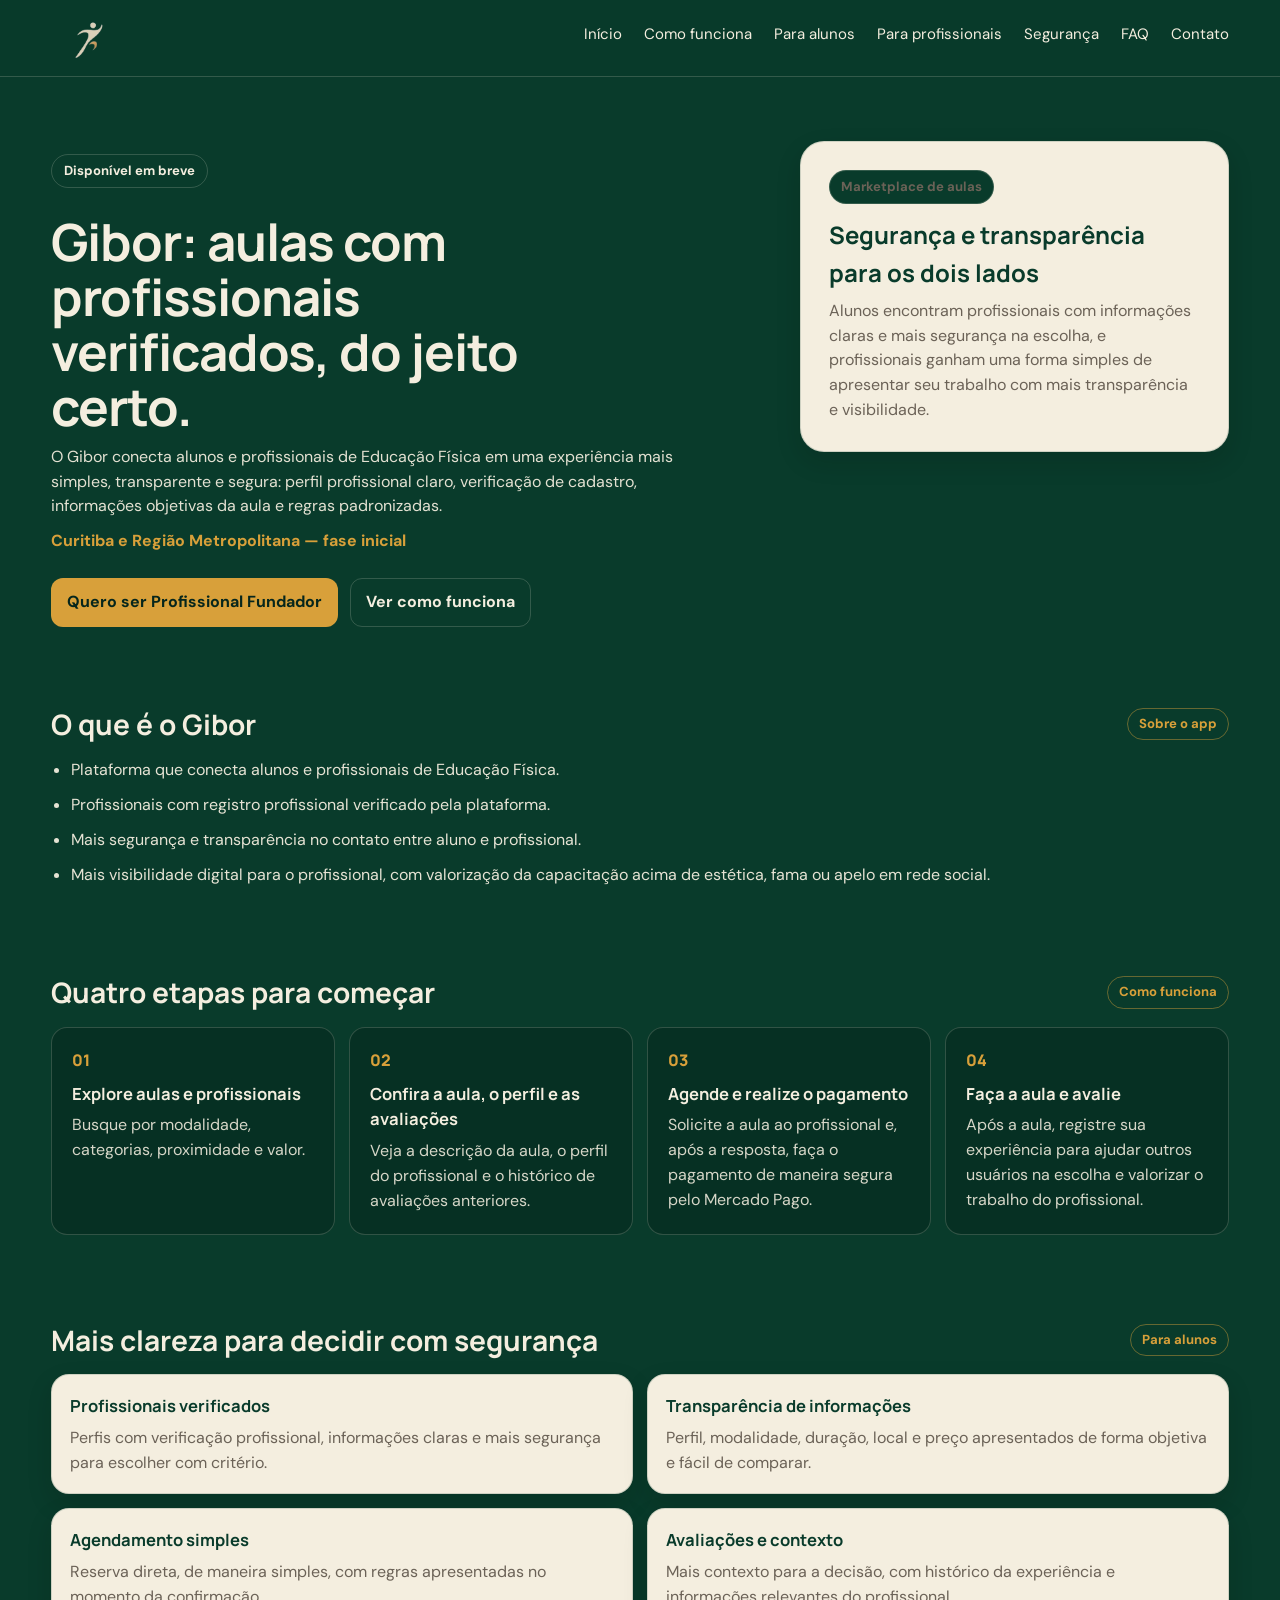
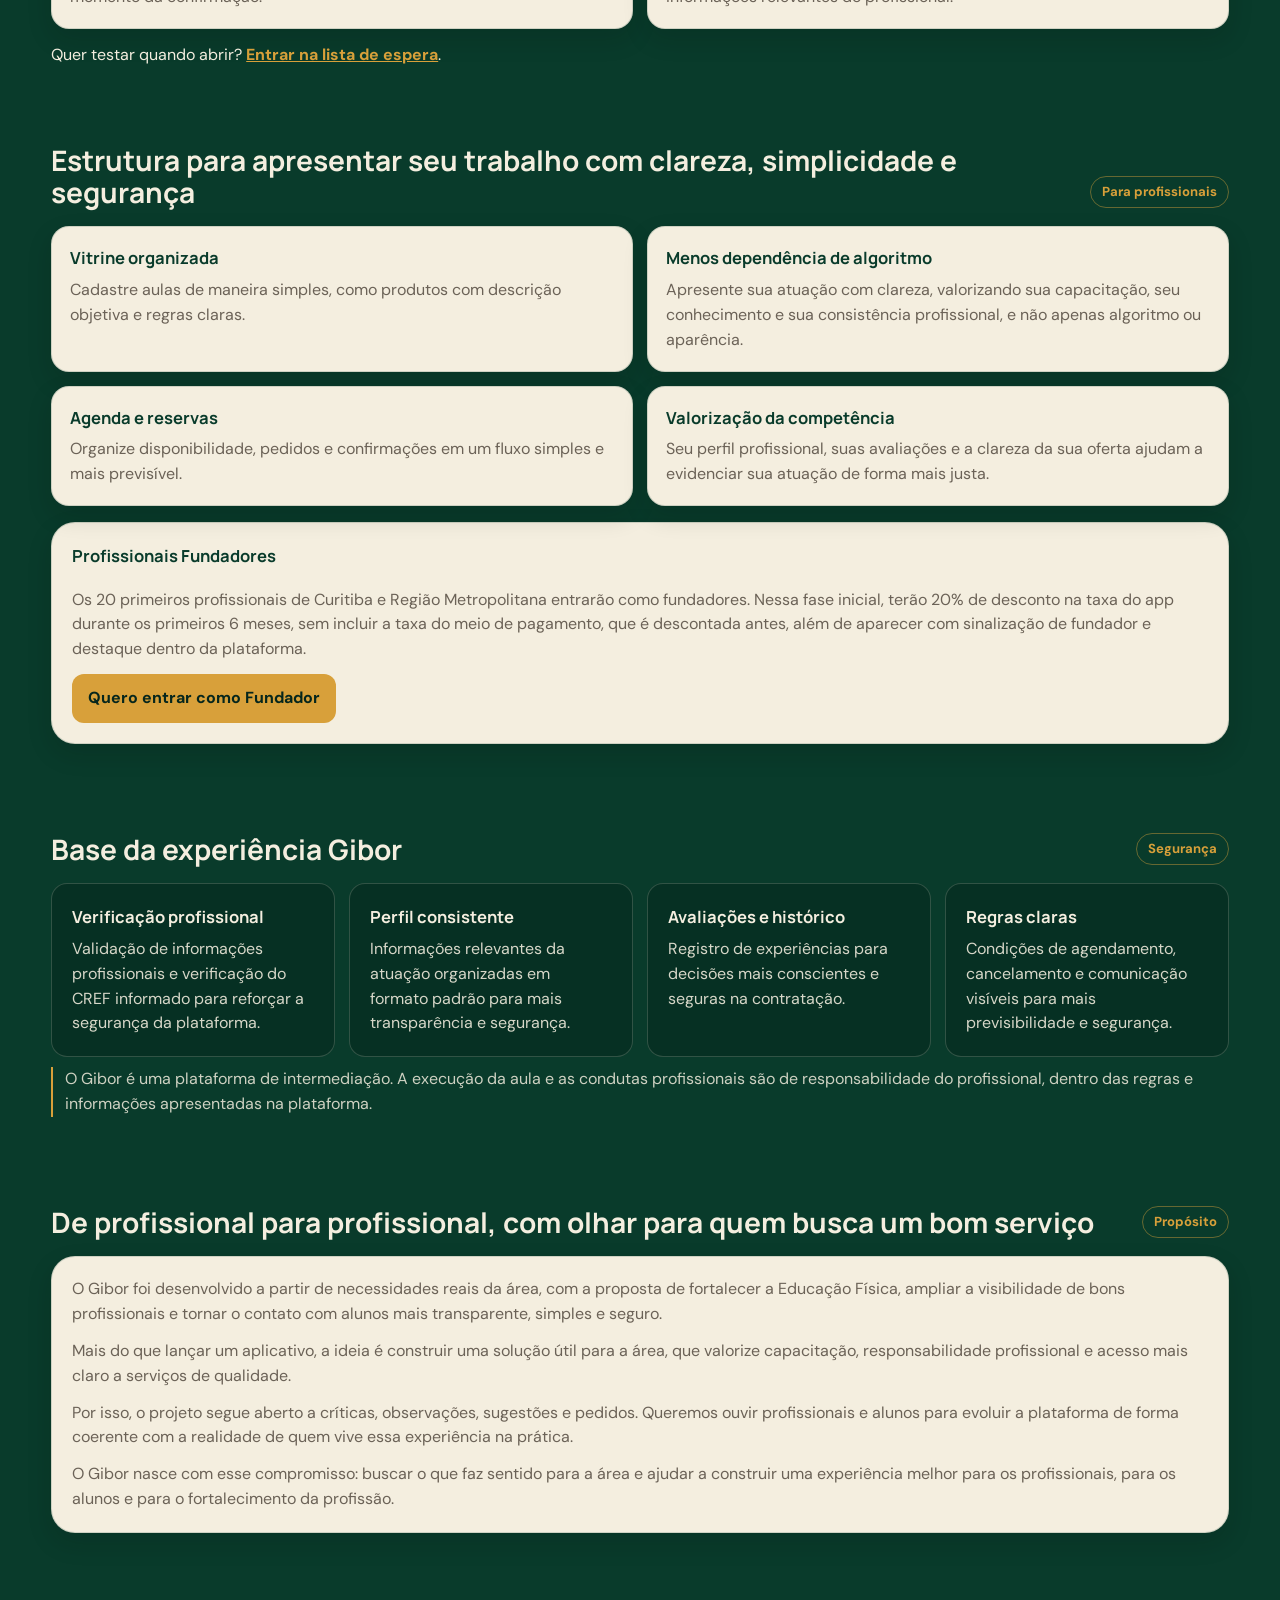
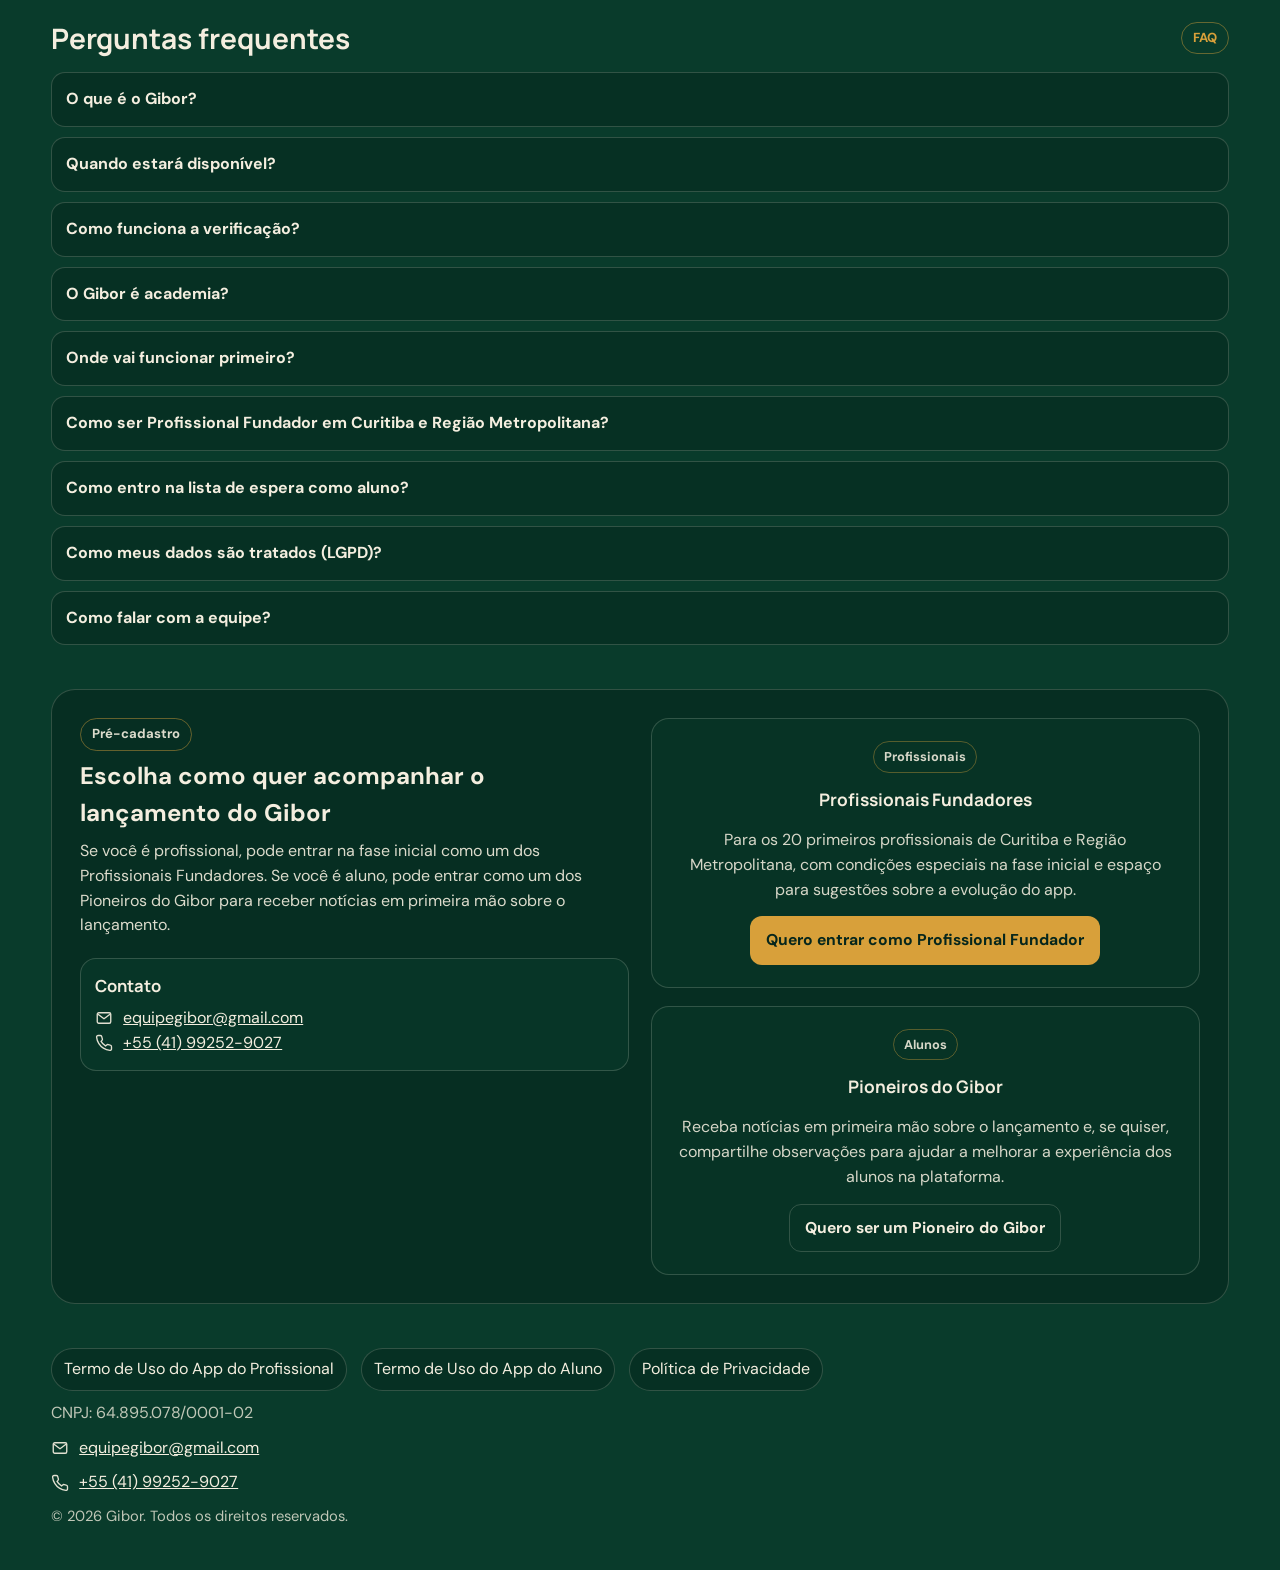
==== index.html @ 2490e0c3 "site" ====
﻿<!DOCTYPE html>
<html lang="pt-BR">
<head>
  <meta charset="UTF-8">
  <meta name="viewport" content="width=device-width, initial-scale=1.0">
  <title>Gibor | Plataforma de aulas com profissionais verificados</title>
  <meta name="description" content="O Gibor conecta alunos e profissionais de Educação Física com verificação profissional, transparência nas informações e mais segurança na contratação.">
  <link rel="preconnect" href="https://fonts.googleapis.com">
  <link rel="preconnect" href="https://fonts.gstatic.com" crossorigin>
  <link href="https://fonts.googleapis.com/css2?family=Manrope:wght@600;700;800&family=DM+Sans:wght@400;500;700&display=swap" rel="stylesheet">
  <link rel="stylesheet" href="styles.css">
</head>
<body>
  <header class="header-wrap">
    <div class="container header" id="inicio">
      <a class="logo" href="#inicio" aria-label="Voltar ao topo">
        <img id="logo-img" class="logo-image" src="assets/logo-gibor.png" alt="Gibor" decoding="async">
        <span id="logo-text" class="logo-text" hidden>GIBOR</span>
      </a>

      <nav id="menu-mobile" class="menu" aria-label="Menu principal">
        <a href="#inicio">Início</a>
        <a href="#como-funciona">Como funciona</a>
        <a href="#para-alunos">Para alunos</a>
        <a href="#para-profissionais">Para profissionais</a>
        <a href="#seguranca">Segurança</a>
        <a href="#faq">FAQ</a>
        <a href="#contato">Contato</a>
      </nav>

      <button class="menu-btn" aria-expanded="false" aria-controls="menu-mobile" aria-label="Abrir menu">Menu</button>
    </div>
  </header>

  <main>
    <section class="container hero reveal">
      <div>
        <p class="kicker">Disponível em breve</p>
        <h1>Gibor: aulas com profissionais verificados, do jeito certo.</h1>
        <p class="hero-text">
          O Gibor conecta alunos e profissionais de Educação Física em uma experiência mais simples, transparente e segura:
          perfil profissional claro, verificação de cadastro, informações objetivas da aula e regras padronizadas.
        </p>
        <p class="hero-note">Curitiba e Região Metropolitana — fase inicial</p>
        <div class="hero-actions">
          <a class="btn btn--primary" href="https://docs.google.com/forms/d/e/1FAIpQLScJhlrmAmpPIRPGaT13dpZDOsDDgg8w0NzU_Kj-qR8VKyI9vw/viewform?usp=publish-editor" target="_blank" rel="noopener noreferrer">Quero ser Profissional Fundador</a>
          <a class="btn btn--ghost" href="#como-funciona">Ver como funciona</a>
        </div>
      </div>

      <aside class="hero-card" aria-label="Resumo do Gibor">
        <p class="badge badge--hero">Marketplace de aulas</p>
        <h2>Segurança e transparência para os dois lados</h2>
        <p>Alunos encontram profissionais com informações claras e mais segurança na escolha, e profissionais ganham uma forma simples de apresentar seu trabalho com mais transparência e visibilidade.</p>
      </aside>
    </section>

    <section class="container section reveal" aria-labelledby="o-que-e-title">
      <div class="section-head">
        <h2 id="o-que-e-title">O que é o Gibor</h2>
        <p class="tag">Sobre o app</p>
      </div>
      <ul class="bullet-list">
        <li>Plataforma que conecta alunos e profissionais de Educação Física.</li>
        <li>Profissionais com registro profissional verificado pela plataforma.</li>
        <li>Mais segurança e transparência no contato entre aluno e profissional.</li>
        <li>Mais visibilidade digital para o profissional, com valorização da capacitação acima de estética, fama ou apelo em rede social.</li>
      </ul>
    </section>

    <section id="como-funciona" class="container section reveal" aria-labelledby="como-funciona-title">
      <div class="section-head">
        <h2 id="como-funciona-title">Quatro etapas para começar</h2>
        <p class="tag">Como funciona</p>
      </div>
      <div class="steps-grid">
        <article class="step-card">
          <span>01</span>
          <h3>Explore aulas e profissionais</h3>
          <p>Busque por modalidade, categorias, proximidade e valor.</p>
        </article>
        <article class="step-card">
          <span>02</span>
          <h3>Confira a aula, o perfil e as avaliações</h3>
          <p>Veja a descrição da aula, o perfil do profissional e o histórico de avaliações anteriores.</p>
        </article>
        <article class="step-card">
          <span>03</span>
          <h3>Agende e realize o pagamento</h3>
          <p>Solicite a aula ao profissional e, após a resposta, faça o pagamento de maneira segura pelo Mercado Pago.</p>
        </article>
        <article class="step-card">
          <span>04</span>
          <h3>Faça a aula e avalie</h3>
          <p>Após a aula, registre sua experiência para ajudar outros usuários na escolha e valorizar o trabalho do profissional.</p>
        </article>
      </div>
    </section>

    <section id="para-alunos" class="container section reveal" aria-labelledby="alunos-title">
      <div class="section-head">
        <h2 id="alunos-title">Mais clareza para decidir com segurança</h2>
        <p class="tag">Para alunos</p>
      </div>
      <div class="cards-grid cards-grid--alunos">
        <article class="info-card">
          <h3>Profissionais verificados</h3>
          <p>Perfis com verificação profissional, informações claras e mais segurança para escolher com critério.</p>
        </article>
        <article class="info-card">
          <h3>Transparência de informações</h3>
          <p>Perfil, modalidade, duração, local e preço apresentados de forma objetiva e fácil de comparar.</p>
        </article>
        <article class="info-card">
          <h3>Agendamento simples</h3>
          <p>Reserva direta, de maneira simples, com regras apresentadas no momento da confirmação.</p>
        </article>
        <article class="info-card">
          <h3>Avaliações e contexto</h3>
          <p>Mais contexto para a decisão, com histórico da experiência e informações relevantes do profissional.</p>
        </article>
      </div>
      <p class="micro-cta">Quer testar quando abrir? <a href="#contato">Entrar na lista de espera</a>.</p>
    </section>

    <section id="para-profissionais" class="container section reveal" aria-labelledby="profissionais-title">
      <div class="section-head">
        <h2 id="profissionais-title">Estrutura para apresentar seu trabalho com clareza, simplicidade e segurança</h2>
        <p class="tag">Para profissionais</p>
      </div>
      <div class="cards-grid cards-grid--pro">
        <article class="info-card">
          <h3>Vitrine organizada</h3>
          <p>Cadastre aulas de maneira simples, como produtos com descrição objetiva e regras claras.</p>
        </article>
        <article class="info-card">
          <h3>Menos dependência de algoritmo</h3>
          <p>Apresente sua atuação com clareza, valorizando sua capacitação, seu conhecimento e sua consistência profissional, e não apenas algoritmo ou aparência.</p>
        </article>
        <article class="info-card">
          <h3>Agenda e reservas</h3>
          <p>Organize disponibilidade, pedidos e confirmações em um fluxo simples e mais previsível.</p>
        </article>
        <article class="info-card">
          <h3>Valorização da competência</h3>
          <p>Seu perfil profissional, suas avaliações e a clareza da sua oferta ajudam a evidenciar sua atuação de forma mais justa.</p>
        </article>
      </div>
      <article class="founder-card">
        <h3>Profissionais Fundadores</h3>
        <p>Os 20 primeiros profissionais de Curitiba e Região Metropolitana entrarão como fundadores. Nessa fase inicial, terão 20% de desconto na taxa do app durante os primeiros 6 meses, sem incluir a taxa do meio de pagamento, que é descontada antes, além de aparecer com sinalização de fundador e destaque dentro da plataforma.</p>
        <a class="btn btn--primary" href="https://docs.google.com/forms/d/e/1FAIpQLScJhlrmAmpPIRPGaT13dpZDOsDDgg8w0NzU_Kj-qR8VKyI9vw/viewform?usp=publish-editor" target="_blank" rel="noopener noreferrer">Quero entrar como Fundador</a>
      </article>
    </section>

    <section id="seguranca" class="container section reveal" aria-labelledby="seguranca-title">
      <div class="section-head">
        <h2 id="seguranca-title">Base da experiência Gibor</h2>
        <p class="tag">Segurança</p>
      </div>
      <div class="trust-grid">
        <article class="trust-item">
          <h3>Verificação profissional</h3>
          <p>Validação de informações profissionais e verificação do CREF informado para reforçar a segurança da plataforma.</p>
        </article>
        <article class="trust-item">
          <h3>Perfil consistente</h3>
          <p>Informações relevantes da atuação organizadas em formato padrão para mais transparência e segurança.</p>
        </article>
        <article class="trust-item">
          <h3>Avaliações e histórico</h3>
          <p>Registro de experiências para decisões mais conscientes e seguras na contratação.</p>
        </article>
        <article class="trust-item">
          <h3>Regras claras</h3>
          <p>Condições de agendamento, cancelamento e comunicação visíveis para mais previsibilidade e segurança.</p>
        </article>
      </div>
      <p class="legal-note">O Gibor é uma plataforma de intermediação. A execução da aula e as condutas profissionais são de responsabilidade do profissional, dentro das regras e informações apresentadas na plataforma.</p>
    </section>

    <section class="container section reveal" aria-labelledby="proposito-title">
      <div class="section-head">
        <h2 id="proposito-title">De profissional para profissional, com olhar para quem busca um bom serviço</h2>
        <p class="tag">Propósito</p>
      </div>
      <article class="founder-card">
        <p>O Gibor foi desenvolvido a partir de necessidades reais da área, com a proposta de fortalecer a Educação Física, ampliar a visibilidade de bons profissionais e tornar o contato com alunos mais transparente, simples e seguro.</p>
        <p>Mais do que lançar um aplicativo, a ideia é construir uma solução útil para a área, que valorize capacitação, responsabilidade profissional e acesso mais claro a serviços de qualidade.</p>
        <p>Por isso, o projeto segue aberto a críticas, observações, sugestões e pedidos. Queremos ouvir profissionais e alunos para evoluir a plataforma de forma coerente com a realidade de quem vive essa experiência na prática.</p>
        <p>O Gibor nasce com esse compromisso: buscar o que faz sentido para a área e ajudar a construir uma experiência melhor para os profissionais, para os alunos e para o fortalecimento da profissão.</p>
      </article>
    </section>

    <section id="faq" class="container section reveal" aria-labelledby="faq-title">
      <div class="section-head">
        <h2 id="faq-title">Perguntas frequentes</h2>
        <p class="tag">FAQ</p>
      </div>
      <div class="faq-list">
        <details>
          <summary>O que é o Gibor?</summary>
          <p>O Gibor é uma plataforma marketplace que conecta alunos a profissionais de Educação Física com foco em transparência e segurança.</p>
        </details>
        <details>
          <summary>Quando estará disponível?</summary>
          <p>O lançamento está em preparação e a fase inicial será em Curitiba e Região Metropolitana. Cadastre-se na lista de espera para receber novidades.</p>
        </details>
        <details>
          <summary>Como funciona a verificação?</summary>
          <p>Profissionais passam por validação de dados cadastrais e documentos relevantes para atuação na plataforma, com verificação do CREF informado antes da liberação do acesso profissional.</p>
        </details>
        <details>
          <summary>O Gibor é academia?</summary>
          <p>Não. O Gibor é uma plataforma de conexão entre alunos e profissionais.</p>
        </details>
        <details>
          <summary>Onde vai funcionar primeiro?</summary>
          <p>A primeira fase está prevista para Curitiba e Região Metropolitana.</p>
        </details>
        <details>
          <summary>Como ser Profissional Fundador em Curitiba e Região Metropolitana?</summary>
          <p>Preencha o formulário na seção de contato selecionando o perfil "Profissional" e informe seu interesse na mensagem.</p>
        </details>
        <details>
          <summary>Como entro na lista de espera como aluno?</summary>
          <p>Preencha nome, email, perfil "Aluno" e cidade no formulário. Você será avisado sobre a abertura.</p>
        </details>
        <details>
          <summary>Como meus dados são tratados (LGPD)?</summary>
          <p>Os dados são usados para contato e gestão da lista de espera, conforme descrito na Política de Privacidade.</p>
        </details>
        <details>
          <summary>Como falar com a equipe?</summary>
          <p>Você pode entrar em contato pelo email <a href="mailto:equipegibor@gmail.com">equipegibor@gmail.com</a> ou pelo suporte ao usuário no <a href="tel:+5541992529027">+55 (41) 99252-9027</a>.</p>
        </details>
      </div>
    </section>

    <section id="contato" class="container cta reveal" aria-labelledby="contato-title">
      <div>
        <p class="tag">Pré-cadastro</p>
        <h2 id="contato-title">Escolha como quer acompanhar o lançamento do Gibor</h2>
        <p>Se você é profissional, pode entrar na fase inicial como um dos Profissionais Fundadores. Se você é aluno, pode entrar como um dos Pioneiros do Gibor para receber notícias em primeira mão sobre o lançamento.</p>

        <div class="contact-box">
          <h3>Contato</h3>
          <p class="contact-line"><span class="contact-icon contact-icon--email" aria-hidden="true"></span><a href="mailto:equipegibor@gmail.com">equipegibor@gmail.com</a></p>
          <p class="contact-line"><span class="contact-icon contact-icon--phone" aria-hidden="true"></span><a href="tel:+5541992529027">+55 (41) 99252-9027</a></p>
        </div>
      </div>

      <div class="contact-actions" aria-label="Opções de pré-cadastro">
        <article class="entry-card">
          <p class="entry-tag">Profissionais</p>
          <h3>Profissionais Fundadores</h3>
          <p>Para os 20 primeiros profissionais de Curitiba e Região Metropolitana, com condições especiais na fase inicial e espaço para sugestões sobre a evolução do app.</p>
          <a class="btn btn--primary btn--wide" href="https://docs.google.com/forms/d/e/1FAIpQLScJhlrmAmpPIRPGaT13dpZDOsDDgg8w0NzU_Kj-qR8VKyI9vw/viewform?usp=publish-editor" target="_blank" rel="noopener noreferrer">Quero entrar como Profissional Fundador</a>
        </article>

        <article class="entry-card">
          <p class="entry-tag">Alunos</p>
          <h3>Pioneiros do Gibor</h3>
          <p>Receba notícias em primeira mão sobre o lançamento e, se quiser, compartilhe observações para ajudar a melhorar a experiência dos alunos na plataforma.</p>
          <a class="btn btn--ghost btn--wide" href="https://docs.google.com/forms/d/e/1FAIpQLScdmKMGvmPZNfXqRqD1uWJD-iesc49xQ7O-gifWohSDbA9gDw/viewform?usp=header" target="_blank" rel="noopener noreferrer">Quero ser um Pioneiro do Gibor</a>
        </article>
      </div>
    </section>
  </main>

  <footer class="container footer">
    <div class="footer-links">
      <a href="terms-profissional.html">Termo de Uso do App do Profissional</a>
      <a href="terms-aluno.html">Termo de Uso do App do Aluno</a>
      <a href="privacy.html">Política de Privacidade</a>
    </div>
    <p>CNPJ: 64.895.078/0001-02</p>
    <p class="contact-line"><span class="contact-icon contact-icon--email" aria-hidden="true"></span><a href="mailto:equipegibor@gmail.com">equipegibor@gmail.com</a></p>
    <p class="contact-line"><span class="contact-icon contact-icon--phone" aria-hidden="true"></span><a href="tel:+5541992529027">+55 (41) 99252-9027</a></p>
    <p class="copyright">© 2026 Gibor. Todos os direitos reservados.</p>
  </footer>

  <div id="toast" class="toast" aria-live="polite" aria-atomic="true"></div>

  <script src="script.js"></script>
</body>
</html>
---- styles.css ----
﻿:root {
  --green-900: #093b2b;
  --green-950: #06261c;
  --offwhite: #f4eedf;
  --gold-500: #d8a03a;
  --warm-600: #6b6257;
  --line-dark: rgba(244, 238, 223, 0.18);
  --line-light: rgba(9, 59, 43, 0.16);
  --card-shadow: 0 10px 24px rgba(4, 21, 15, 0.16);
  --radius-lg: 24px;
  --radius-md: 18px;
  --radius-sm: 16px;
}

* {
  box-sizing: border-box;
}

html,
body {
  margin: 0;
  padding: 0;
}

html {
  scroll-behavior: smooth;
}

body {
  font-family: "DM Sans", "Segoe UI", sans-serif;
  line-height: 1.55;
  color: var(--offwhite);
  background: var(--green-900);
}

.container {
  width: min(1180px, 92%);
  margin: 0 auto;
}

.header-wrap {
  position: sticky;
  top: 0;
  z-index: 30;
  border-bottom: 1px solid var(--line-dark);
  backdrop-filter: blur(6px);
  background: rgba(9, 59, 43, 0.93);
}

.header {
  min-height: 76px;
  display: flex;
  align-items: center;
  justify-content: space-between;
  gap: 16px;
}

.logo {
  text-decoration: none;
  color: var(--offwhite);
  display: inline-flex;
  align-items: center;
}

.logo-image {
  height: 46px;
  width: auto;
  display: block;
}

.logo-text {
  font-family: "Manrope", sans-serif;
  font-weight: 800;
  letter-spacing: 0.12em;
}

.menu {
  display: flex;
  align-items: center;
  gap: 22px;
}

.menu a {
  color: var(--offwhite);
  text-decoration: none;
  border-bottom: 2px solid transparent;
  padding-bottom: 4px;
  font-size: 0.94rem;
}

.menu a:hover,
.menu a:focus-visible {
  border-bottom-color: var(--gold-500);
  outline: none;
}

.menu-btn {
  display: none;
  border: 1px solid var(--line-dark);
  background: transparent;
  color: var(--offwhite);
  border-radius: 12px;
  padding: 8px 12px;
  font-family: inherit;
  font-weight: 700;
  cursor: pointer;
}

.hero {
  padding: 64px 0 30px;
  display: grid;
  grid-template-columns: 1.2fr 0.8fr;
  gap: 28px;
  align-items: start;
}

.hero h1 {
  margin: 12px 0 10px;
  font-family: "Manrope", sans-serif;
  font-size: clamp(2rem, 4vw, 3.5rem);
  line-height: 1.08;
  letter-spacing: -0.02em;
  max-width: 16ch;
}

.hero-text {
  margin: 0;
  max-width: 60ch;
  color: rgba(244, 238, 223, 0.93);
}

.hero-note {
  margin: 10px 0 0;
  color: var(--gold-500);
  font-weight: 700;
}

.hero-actions {
  display: flex;
  gap: 12px;
  flex-wrap: wrap;
  margin-top: 24px;
}

.kicker,
.tag,
.badge {
  display: inline-flex;
  align-items: center;
  border-radius: 999px;
  font-size: 0.82rem;
  font-weight: 700;
}

.kicker {
  border: 1px solid var(--line-dark);
  padding: 6px 12px;
}

.tag {
  color: var(--gold-500);
  border: 1px solid rgba(216, 160, 58, 0.45);
  padding: 5px 11px;
  margin-bottom: 6px;
}

.badge {
  background: var(--green-900);
  color: var(--offwhite);
  border: 1px solid var(--line-dark);
  padding: 6px 11px;
}

.badge--hero {
  color: var(--offwhite);
}

.hero-card,
.info-card,
.founder-card,
.legal-card {
  background: var(--offwhite);
  color: var(--green-900);
  border: 1px solid var(--line-light);
  border-radius: var(--radius-lg);
  box-shadow: var(--card-shadow);
}

.hero-card {
  padding: 24px;
}

.hero-card h2 {
  margin: 12px 0 8px;
  font-family: "Manrope", sans-serif;
}

.hero-card p {
  margin: 0;
  color: var(--warm-600);
}

.section {
  padding: 38px 0;
}

.section h2 {
  margin: 0;
  font-family: "Manrope", sans-serif;
  font-size: clamp(1.45rem, 2.2vw, 2rem);
  line-height: 1.15;
}

.section-head {
  display: flex;
  justify-content: space-between;
  align-items: flex-end;
  gap: 16px;
  margin-bottom: 14px;
}

.section-head .tag {
  margin-bottom: 0;
  flex-shrink: 0;
}

.bullet-list {
  margin: 12px 0 0;
  padding-left: 20px;
  display: grid;
  gap: 10px;
}

.bullet-list li {
  color: rgba(244, 238, 223, 0.94);
}

.steps-grid,
.trust-grid {
  display: grid;
  grid-template-columns: repeat(4, 1fr);
  gap: 14px;
}

.step-card,
.trust-item {
  border: 1px solid var(--line-dark);
  border-radius: var(--radius-sm);
  padding: 17px;
  background: rgba(6, 38, 28, 0.48);
}

.step-card span {
  display: inline-block;
  color: var(--gold-500);
  font-family: "Manrope", sans-serif;
  font-weight: 800;
  margin-bottom: 8px;
}

.step-card h3,
.info-card h3,
.trust-item h3,
.founder-card h3,
.contact-box h3 {
  margin: 0 0 7px;
  font-family: "Manrope", sans-serif;
  font-size: 1.04rem;
}

.step-card p,
.trust-item p {
  margin: 0;
  color: rgba(244, 238, 223, 0.88);
}

.cards-grid {
  display: grid;
  gap: 14px;
}

.cards-grid--alunos {
  grid-template-columns: repeat(2, minmax(0, 1fr));
}

.cards-grid--pro {
  grid-template-columns: repeat(2, minmax(0, 1fr));
}

.info-card {
  border-radius: var(--radius-md);
  padding: 18px;
}

.info-card p,
.founder-card p,
.legal-card p,
.legal-card li {
  margin: 0;
  color: var(--warm-600);
}

.micro-cta {
  margin: 14px 0 0;
}

.micro-cta a {
  color: var(--gold-500);
  font-weight: 700;
}

.founder-card {
  margin-top: 16px;
  padding: 20px;
  display: grid;
  gap: 12px;
}

.trust-grid {
  margin-bottom: 10px;
}

.legal-note {
  margin: 0;
  color: rgba(244, 238, 223, 0.84);
  border-left: 2px solid var(--gold-500);
  padding-left: 12px;
}

.faq-list {
  display: grid;
  gap: 10px;
}

.faq-list details {
  border: 1px solid var(--line-dark);
  border-radius: 14px;
  background: rgba(6, 38, 28, 0.48);
  overflow: hidden;
}

.faq-list summary {
  cursor: pointer;
  list-style: none;
  font-weight: 700;
  padding: 14px;
}

.faq-list summary::-webkit-details-marker {
  display: none;
}

.faq-list p {
  margin: 0;
  padding: 0 14px 14px;
  color: rgba(244, 238, 223, 0.9);
}

.faq-list a {
  color: var(--gold-500);
}

.cta {
  margin-top: 6px;
  margin-bottom: 28px;
  padding: 28px;
  border-radius: var(--radius-lg);
  border: 1px solid var(--line-dark);
  background: rgba(6, 38, 28, 0.58);
  display: grid;
  grid-template-columns: 1fr 1fr;
  gap: 22px;
}

.cta h2 {
  margin: 6px 0 8px;
}

.cta p {
  margin: 0;
  color: rgba(244, 238, 223, 0.9);
}

.contact-box {
  margin-top: 20px;
  padding: 14px;
  border-radius: var(--radius-sm);
  border: 1px solid var(--line-dark);
  background: rgba(9, 59, 43, 0.56);
}

.contact-box p {
  margin: 0;
}

.contact-line {
  display: flex;
  align-items: center;
  gap: 10px;
}

.contact-icon {
  width: 18px;
  height: 18px;
  display: inline-block;
  flex: 0 0 18px;
  background-position: center;
  background-repeat: no-repeat;
  background-size: 18px 18px;
  opacity: 0.92;
}

.contact-icon--email {
  background-image: url("data:image/svg+xml,%3Csvg xmlns='http://www.w3.org/2000/svg' viewBox='0 0 24 24' fill='none' stroke='%23f4eedf' stroke-width='1.8' stroke-linecap='round' stroke-linejoin='round'%3E%3Crect x='3' y='5' width='18' height='14' rx='2'/%3E%3Cpath d='m4 7 8 6 8-6'/%3E%3C/svg%3E");
}

.contact-icon--phone {
  background-image: url("data:image/svg+xml,%3Csvg xmlns='http://www.w3.org/2000/svg' viewBox='0 0 24 24' fill='none' stroke='%23f4eedf' stroke-width='1.8' stroke-linecap='round' stroke-linejoin='round'%3E%3Cpath d='M22 16.92v3a2 2 0 0 1-2.18 2 19.8 19.8 0 0 1-8.63-3.07 19.5 19.5 0 0 1-6-6A19.8 19.8 0 0 1 2.12 4.18 2 2 0 0 1 4.11 2h3a2 2 0 0 1 2 1.72c.12.9.35 1.78.68 2.62a2 2 0 0 1-.45 2.11L8.07 9.93a16 16 0 0 0 6 6l1.48-1.27a2 2 0 0 1 2.11-.45c.84.33 1.72.56 2.62.68A2 2 0 0 1 22 16.92z'/%3E%3C/svg%3E");
}

.contact-box a,
.footer a {
  color: var(--offwhite);
}

.contact-form {
  display: grid;
  gap: 9px;
}

.contact-actions {
  display: grid;
  align-content: start;
  gap: 18px;
}

.entry-card {
  border: 1px solid var(--line-dark);
  border-radius: var(--radius-md);
  background: rgba(9, 59, 43, 0.46);
  padding: 22px;
  display: grid;
  gap: 14px;
  justify-items: center;
  text-align: center;
}

.entry-card h3 {
  margin: 0;
  font-family: "Manrope", sans-serif;
  font-size: 1.08rem;
}

.entry-card p {
  margin: 0;
  color: rgba(244, 238, 223, 0.88);
}

.entry-tag {
  display: inline-flex;
  width: fit-content;
  padding: 5px 10px;
  border-radius: 999px;
  border: 1px solid rgba(216, 160, 58, 0.38);
  color: var(--gold-500);
  font-size: 0.8rem;
  font-weight: 700;
}

.btn--wide {
  width: 100%;
  max-width: 360px;
  text-align: center;
  justify-content: center;
  padding: 14px 18px;
  font-size: 0.98rem;
}

.contact-form label {
  font-size: 0.9rem;
}

.contact-form input,
.contact-form select,
.contact-form textarea {
  width: 100%;
  border: 1px solid var(--line-dark);
  border-radius: 12px;
  padding: 10px 12px;
  color: var(--offwhite);
  background: rgba(244, 238, 223, 0.06);
  font-family: inherit;
}

.contact-form option {
  color: var(--green-950);
}

.consent-field {
  display: grid;
  grid-template-columns: auto 1fr;
  gap: 10px;
  align-items: start;
  margin-top: 6px;
  font-size: 0.92rem;
  color: rgba(244, 238, 223, 0.92);
}

.consent-field input {
  width: 18px;
  height: 18px;
  margin-top: 2px;
}

.consent-field a {
  color: var(--gold-500);
  font-weight: 700;
}

.form-legal-note {
  margin: 2px 0 0;
  font-size: 0.88rem;
  color: rgba(244, 238, 223, 0.76);
}

.contact-form input::placeholder,
.contact-form textarea::placeholder {
  color: rgba(244, 238, 223, 0.6);
}

.form-feedback {
  min-height: 1.4em;
  margin: 6px 0 0;
  font-weight: 700;
  color: var(--gold-500);
}

.btn {
  display: inline-block;
  width: fit-content;
  text-decoration: none;
  border-radius: 12px;
  border: 1px solid transparent;
  padding: 11px 15px;
  font-weight: 700;
  font-family: inherit;
  cursor: pointer;
  transition: transform 0.2s ease, border-color 0.2s ease, background-color 0.2s ease;
}

.btn:hover {
  transform: translateY(-1px);
}

.btn--primary {
  background: var(--gold-500);
  color: var(--green-950);
}

.btn--ghost {
  background: transparent;
  color: var(--offwhite);
  border-color: var(--line-dark);
}

.btn--ghost:hover {
  border-color: var(--gold-500);
}

.footer {
  padding: 16px 0 42px;
}

.footer-links {
  display: flex;
  flex-wrap: wrap;
  gap: 14px;
}

.footer-links a {
  text-decoration: none;
  display: inline-flex;
  align-items: center;
  padding: 8px 12px;
  border-radius: 999px;
  border: 1px solid var(--line-dark);
  background: rgba(6, 38, 28, 0.48);
  transition: border-color 0.2s ease, background-color 0.2s ease, transform 0.2s ease;
}

.footer-links a:hover,
.footer-links a:focus-visible {
  border-color: rgba(216, 160, 58, 0.65);
  background: rgba(216, 160, 58, 0.12);
  transform: translateY(-1px);
}

.footer p {
  margin: 10px 0 0;
  color: rgba(244, 238, 223, 0.78);
}

.copyright {
  color: rgba(244, 238, 223, 0.66);
  font-size: 0.92rem;
}

.reveal {
  opacity: 0;
  transform: translateY(14px);
}

.reveal.is-visible {
  opacity: 1;
  transform: translateY(0);
  transition: opacity 0.45s ease, transform 0.45s ease;
}

.toast {
  position: fixed;
  left: 50%;
  bottom: 20px;
  transform: translateX(-50%) translateY(8px);
  background: var(--offwhite);
  color: var(--green-950);
  border: 1px solid var(--line-light);
  border-radius: 12px;
  padding: 9px 14px;
  box-shadow: var(--card-shadow);
  opacity: 0;
  pointer-events: none;
  transition: opacity 0.2s ease, transform 0.2s ease;
}

.toast.is-visible {
  opacity: 1;
  transform: translateX(-50%) translateY(0);
}

input:focus-visible,
select:focus-visible,
textarea:focus-visible,
button:focus-visible,
a:focus-visible,
summary:focus-visible {
  outline: 2px solid var(--gold-500);
  outline-offset: 2px;
}

/* Legal pages */
.legal-page {
  min-height: 100vh;
  background: var(--green-900);
}

.legal-header {
  border-bottom: 1px solid var(--line-dark);
}

.legal-header .header {
  min-height: 72px;
}

.legal-back {
  color: var(--offwhite);
  text-decoration: none;
  border: 1px solid var(--line-dark);
  border-radius: 10px;
  padding: 8px 12px;
}

.legal-main {
  padding: 30px 0 40px;
}

.legal-card {
  padding: 22px;
}

.legal-card h1 {
  margin: 8px 0 6px;
  font-family: "Manrope", sans-serif;
  color: var(--green-900);
}

.legal-card h2 {
  margin: 18px 0 8px;
  font-family: "Manrope", sans-serif;
  color: var(--green-900);
  font-size: 1.1rem;
}

.legal-card p,
.legal-card li {
  margin: 0 0 8px;
}

.legal-card ul {
  margin: 0;
  padding-left: 20px;
}

.legal-card ol {
  margin: 0 0 10px;
  padding-left: 22px;
}

.legal-date {
  color: var(--warm-600);
  font-weight: 700;
}

@media (max-width: 1080px) {
  .steps-grid,
  .trust-grid {
    grid-template-columns: repeat(2, 1fr);
  }

  .cards-grid--alunos,
  .cards-grid--pro {
    grid-template-columns: repeat(2, 1fr);
  }
}

@media (min-width: 1200px) {
  .hero {
    grid-template-columns: 1.25fr 0.75fr;
    gap: 34px;
  }

  .hero-card {
    padding: 28px;
  }

  .section-head {
    margin-bottom: 18px;
  }

  .step-card,
  .trust-item {
    padding: 20px;
  }
}

@media (max-width: 900px) {
  .hero,
  .cta {
    grid-template-columns: 1fr;
  }
}

@media (max-width: 840px) {
  .logo-image {
    height: 40px;
  }

  .menu-btn {
    display: inline-block;
  }

  .menu {
    display: none;
    position: absolute;
    top: 72px;
    right: 4%;
    width: min(290px, 90vw);
    background: var(--green-950);
    border: 1px solid var(--line-dark);
    border-radius: 14px;
    padding: 12px;
    flex-direction: column;
    align-items: flex-start;
    gap: 10px;
  }

  .menu.is-open {
    display: flex;
  }

  .section-head {
    flex-direction: column;
    align-items: flex-start;
    gap: 6px;
  }

  .steps-grid,
  .trust-grid,
  .cards-grid--alunos,
  .cards-grid--pro {
    grid-template-columns: 1fr;
  }
}

@media (prefers-reduced-motion: reduce) {
  html {
    scroll-behavior: auto;
  }

  *,
  *::before,
  *::after {
    animation-duration: 0.01ms !important;
    animation-iteration-count: 1 !important;
    transition-duration: 0.01ms !important;
  }

  .reveal,
  .reveal.is-visible {
    opacity: 1;
    transform: none;
  }
}
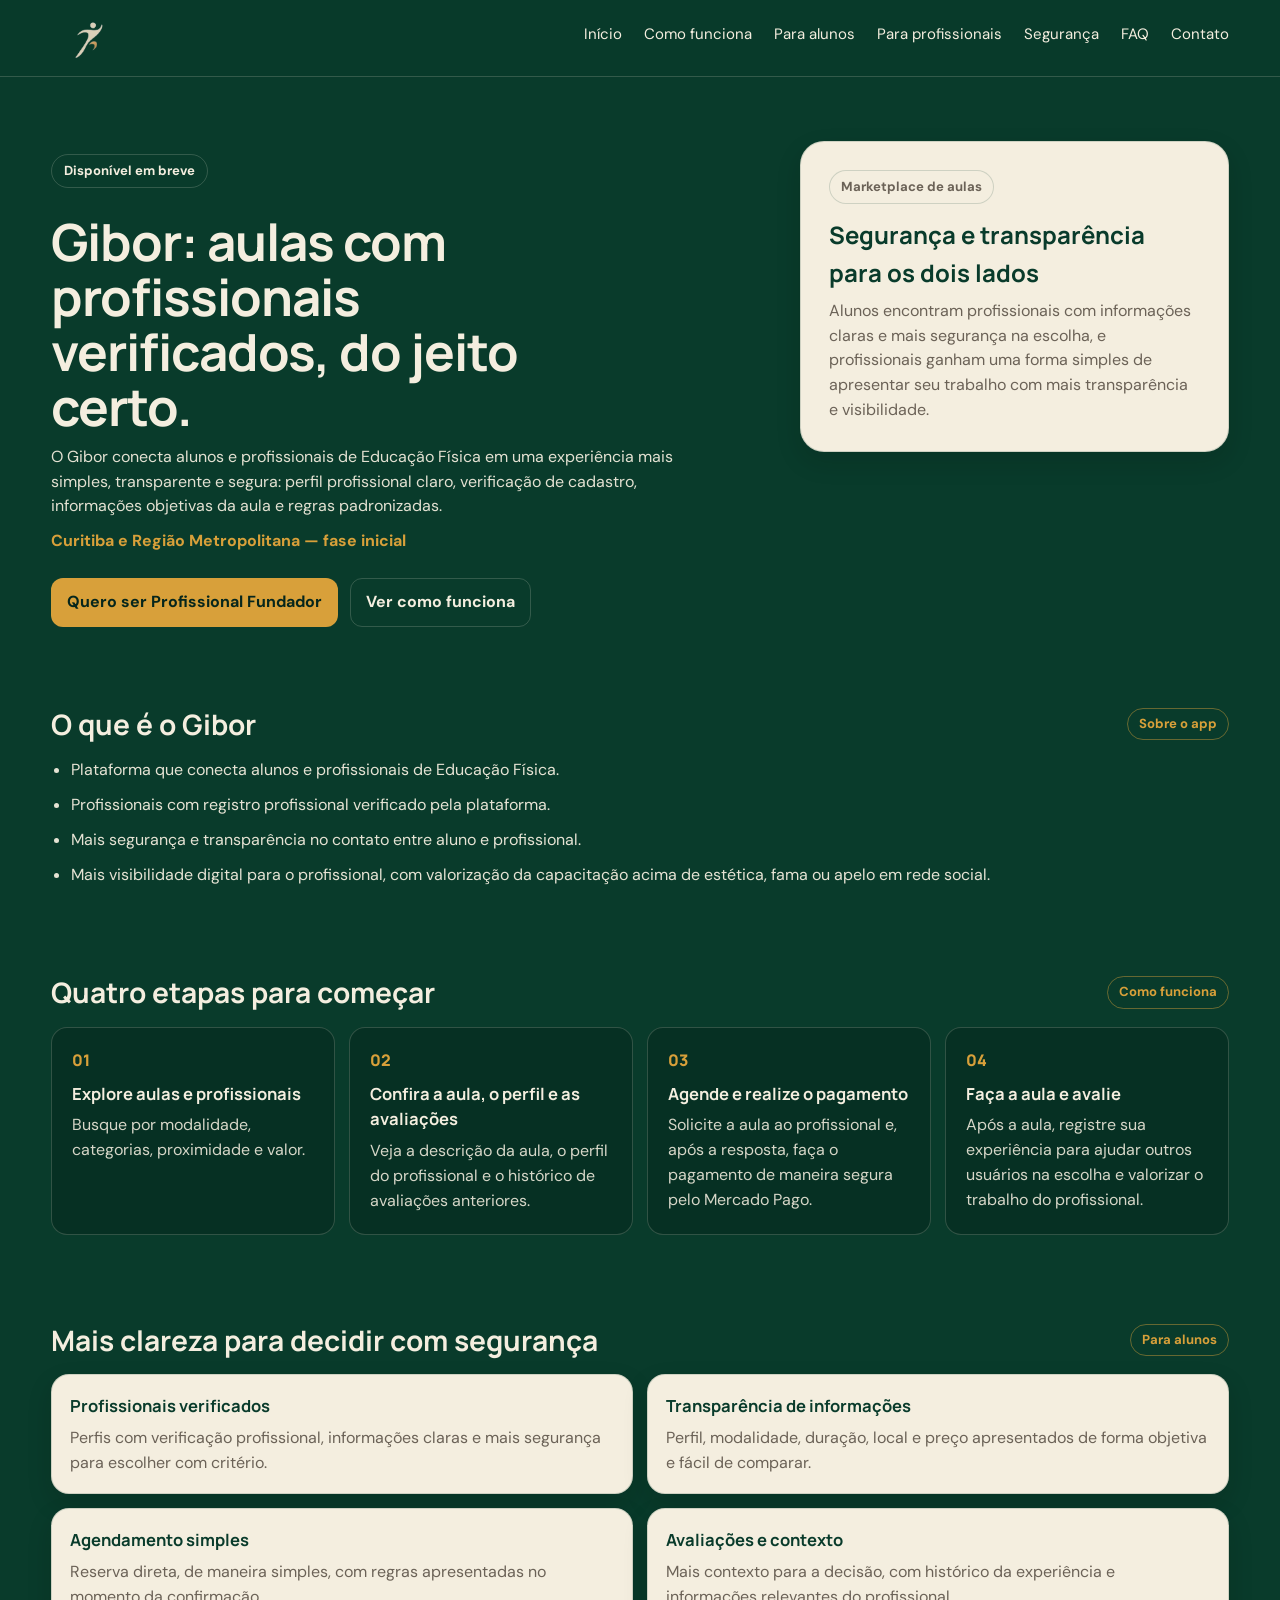
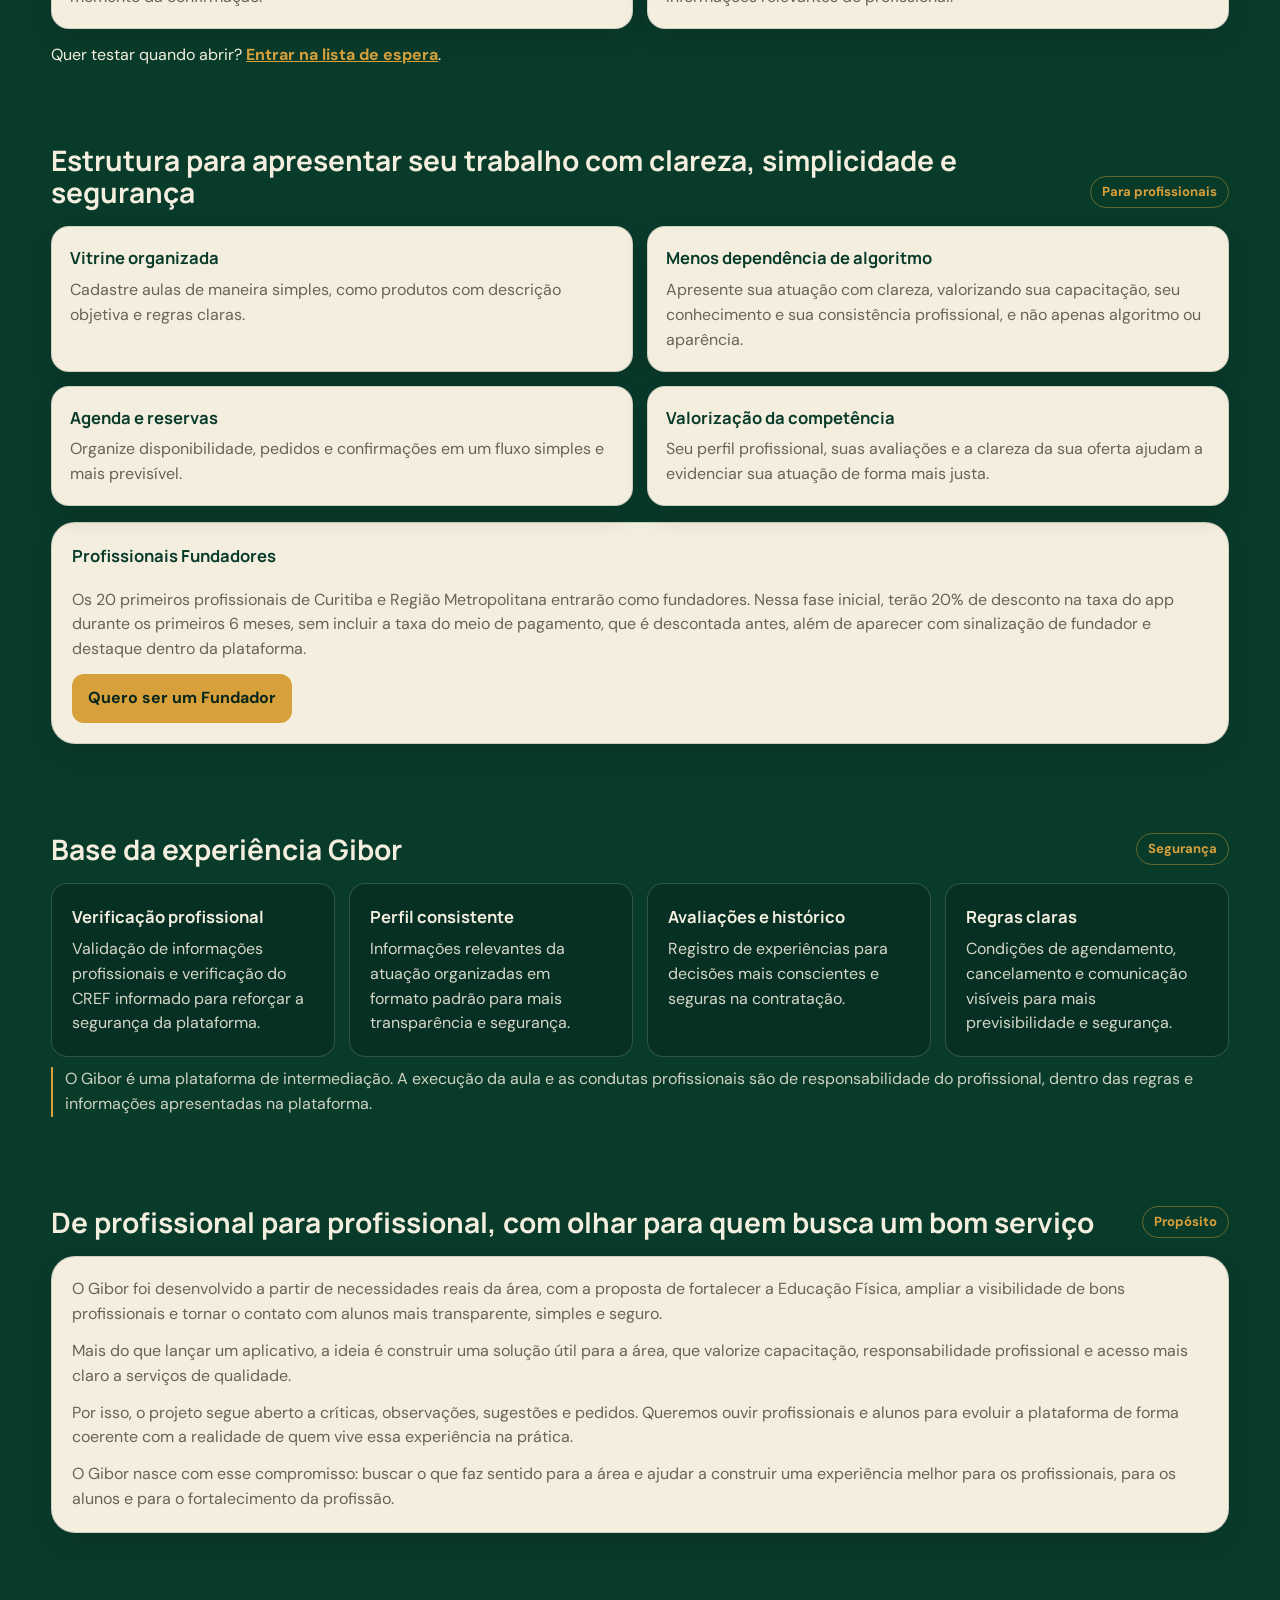
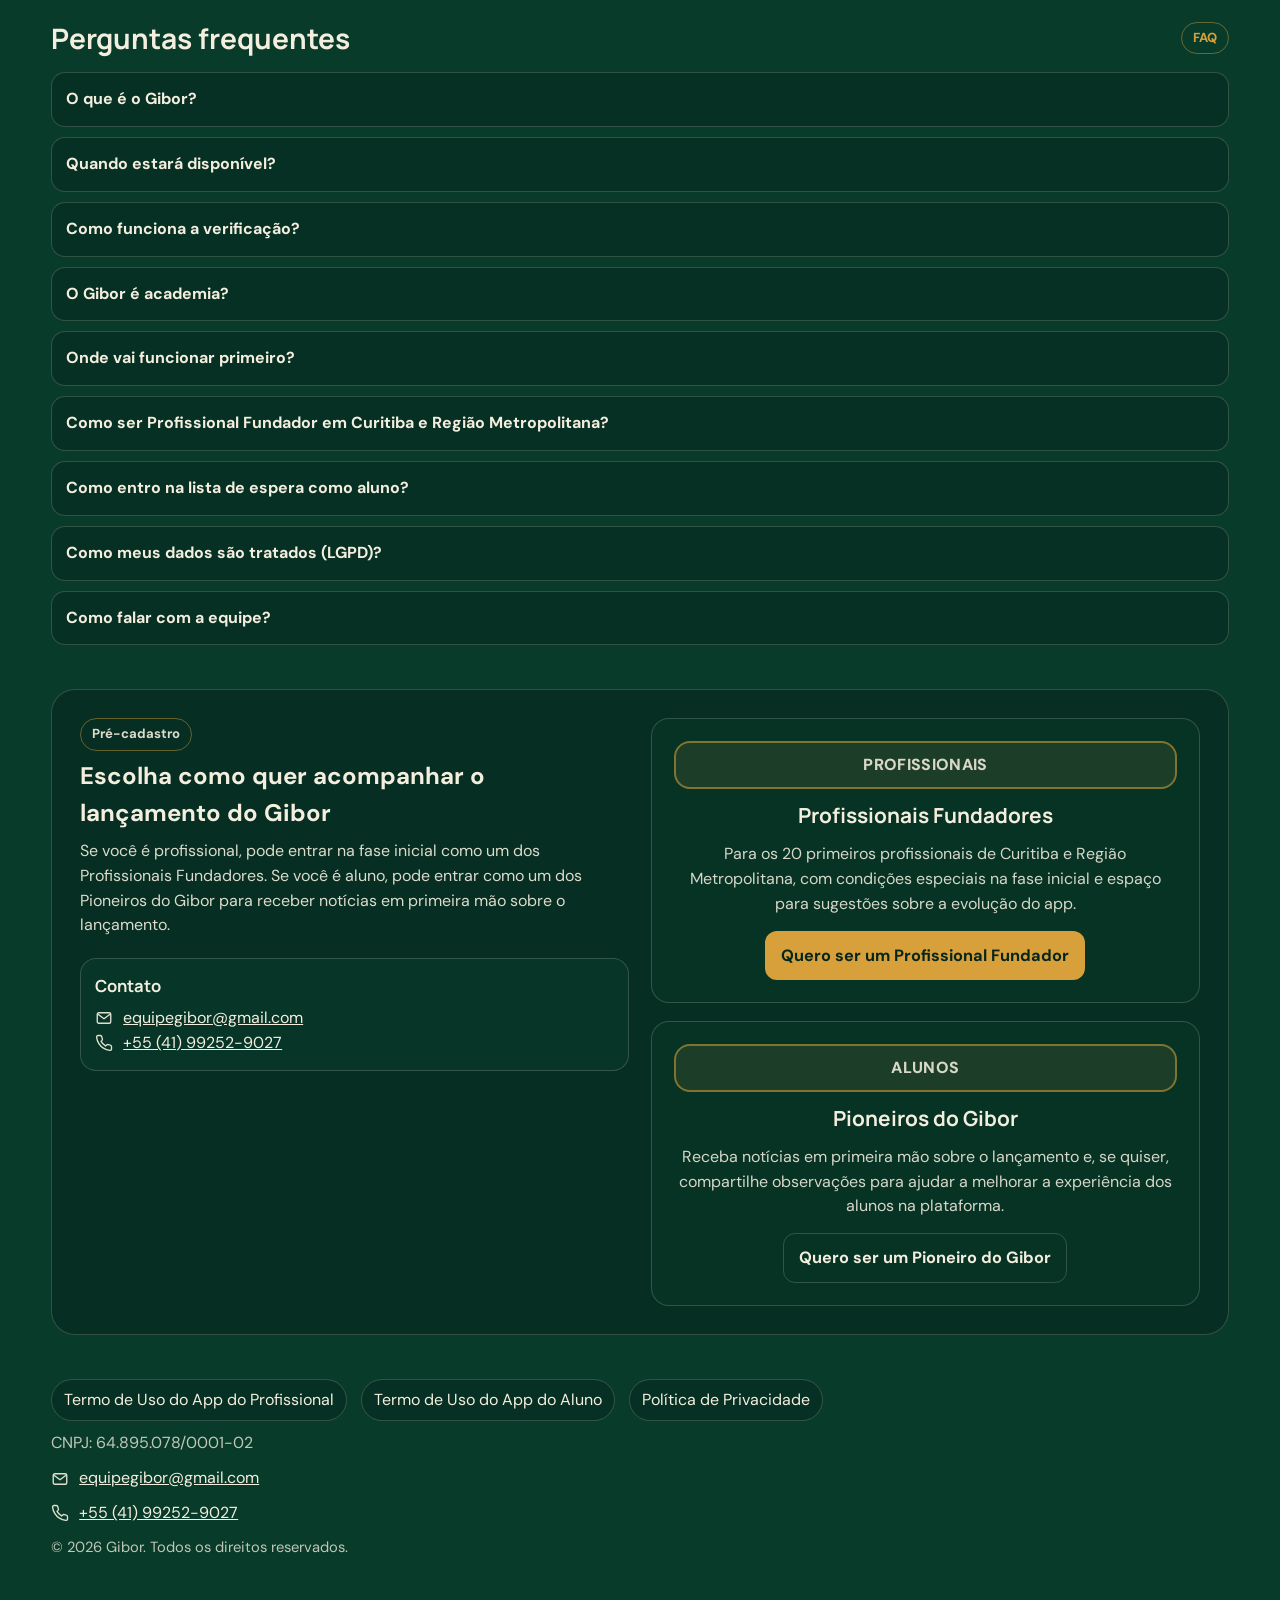
==== commit ee270a37: "site" ====
--- a/index.html
+++ b/index.html
@@ -149,7 +149,7 @@
       <article class="founder-card">
         <h3>Profissionais Fundadores</h3>
         <p>Os 20 primeiros profissionais de Curitiba e Região Metropolitana entrarão como fundadores. Nessa fase inicial, terão 20% de desconto na taxa do app durante os primeiros 6 meses, sem incluir a taxa do meio de pagamento, que é descontada antes, além de aparecer com sinalização de fundador e destaque dentro da plataforma.</p>
-        <a class="btn btn--primary" href="https://docs.google.com/forms/d/e/1FAIpQLScJhlrmAmpPIRPGaT13dpZDOsDDgg8w0NzU_Kj-qR8VKyI9vw/viewform?usp=publish-editor" target="_blank" rel="noopener noreferrer">Quero entrar como Fundador</a>
+        <a class="btn btn--primary" href="https://docs.google.com/forms/d/e/1FAIpQLScJhlrmAmpPIRPGaT13dpZDOsDDgg8w0NzU_Kj-qR8VKyI9vw/viewform?usp=publish-editor" target="_blank" rel="noopener noreferrer">Quero ser um Fundador</a>
       </article>
     </section>
 
@@ -255,7 +255,7 @@
           <p class="entry-tag">Profissionais</p>
           <h3>Profissionais Fundadores</h3>
           <p>Para os 20 primeiros profissionais de Curitiba e Região Metropolitana, com condições especiais na fase inicial e espaço para sugestões sobre a evolução do app.</p>
-          <a class="btn btn--primary btn--wide" href="https://docs.google.com/forms/d/e/1FAIpQLScJhlrmAmpPIRPGaT13dpZDOsDDgg8w0NzU_Kj-qR8VKyI9vw/viewform?usp=publish-editor" target="_blank" rel="noopener noreferrer">Quero entrar como Profissional Fundador</a>
+          <a class="btn btn--primary btn--wide" href="https://docs.google.com/forms/d/e/1FAIpQLScJhlrmAmpPIRPGaT13dpZDOsDDgg8w0NzU_Kj-qR8VKyI9vw/viewform?usp=publish-editor" target="_blank" rel="noopener noreferrer">Quero ser um Profissional Fundador</a>
         </article>
 
         <article class="entry-card">
--- a/styles.css
+++ b/styles.css
@@ -172,7 +172,9 @@
 }
 
 .badge--hero {
-  color: var(--offwhite);
+  background: var(--offwhite);
+  color: var(--green-900);
+  border-color: var(--line-light);
 }
 
 .hero-card,
@@ -448,23 +450,30 @@
 .entry-card h3 {
   margin: 0;
   font-family: "Manrope", sans-serif;
-  font-size: 1.08rem;
+  font-size: 1.3rem;
+  line-height: 1.2;
 }
 
 .entry-card p {
   margin: 0;
   color: rgba(244, 238, 223, 0.88);
+  font-size: 1rem;
 }
 
 .entry-tag {
   display: inline-flex;
-  width: fit-content;
-  padding: 5px 10px;
-  border-radius: 999px;
-  border: 1px solid rgba(216, 160, 58, 0.38);
+  width: 100%;
+  justify-content: center;
+  padding: 14px 20px;
+  border-radius: 16px;
+  border: 2px solid rgba(216, 160, 58, 0.55);
+  background: rgba(216, 160, 58, 0.1);
   color: var(--gold-500);
-  font-size: 0.8rem;
-  font-weight: 700;
+  font-size: 1.6rem;
+  line-height: 1;
+  font-weight: 800;
+  letter-spacing: 0.02em;
+  text-transform: uppercase;
 }
 
 .btn--wide {
@@ -472,8 +481,8 @@
   max-width: 360px;
   text-align: center;
   justify-content: center;
-  padding: 14px 18px;
-  font-size: 0.98rem;
+  padding: 15px 20px;
+  font-size: 1.02rem;
 }
 
 .contact-form label {
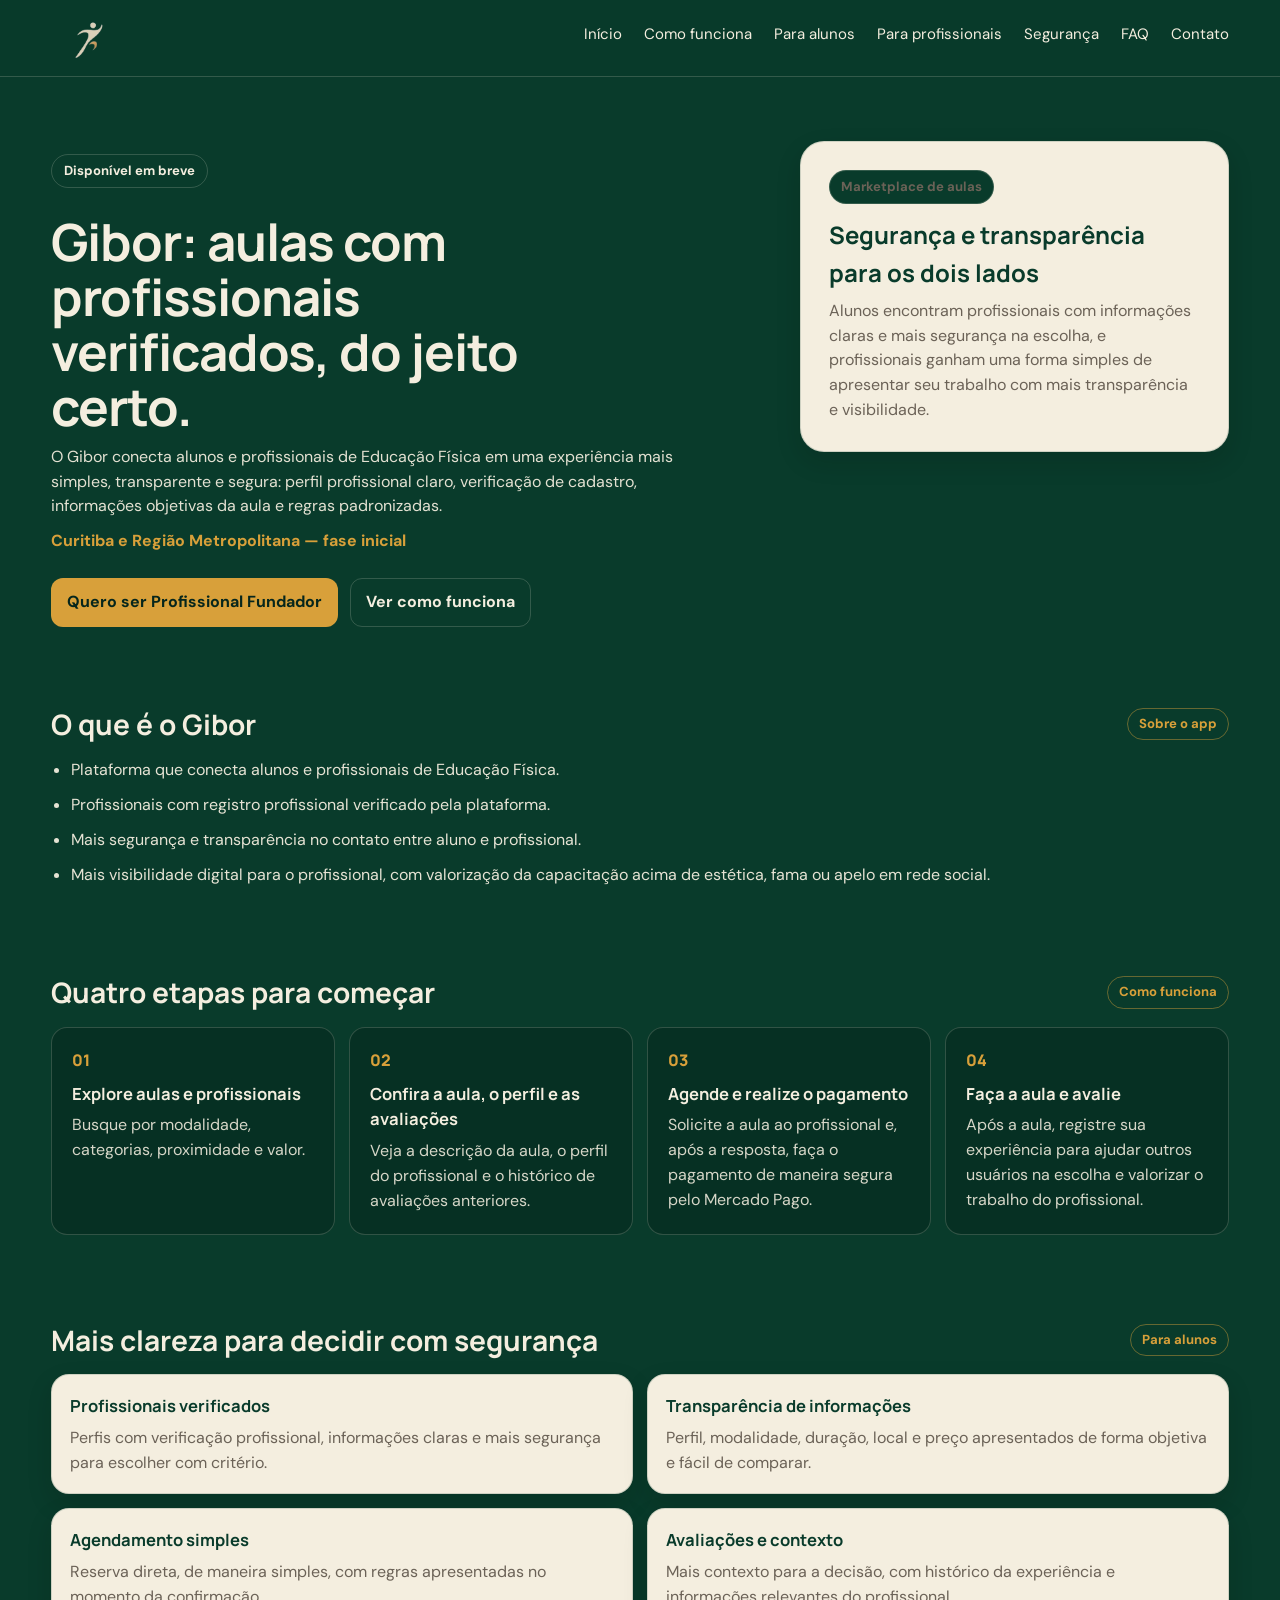
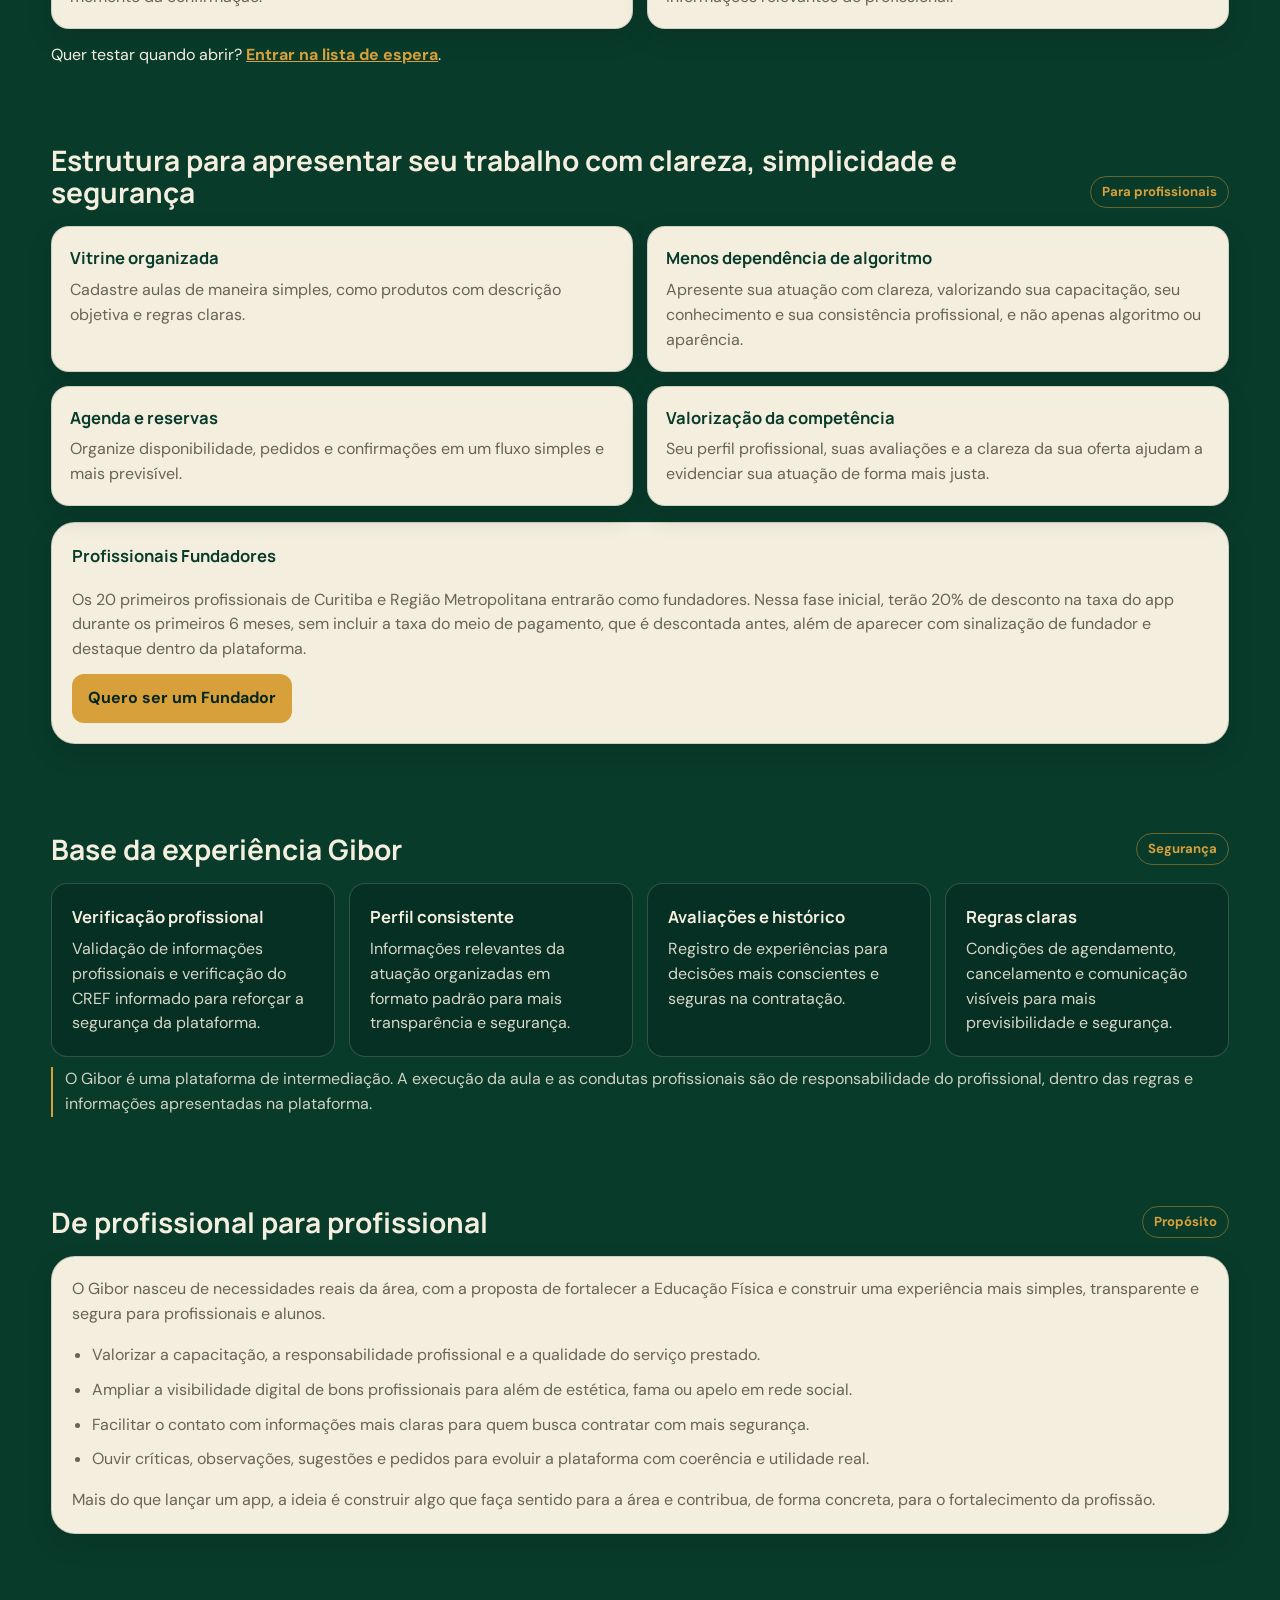
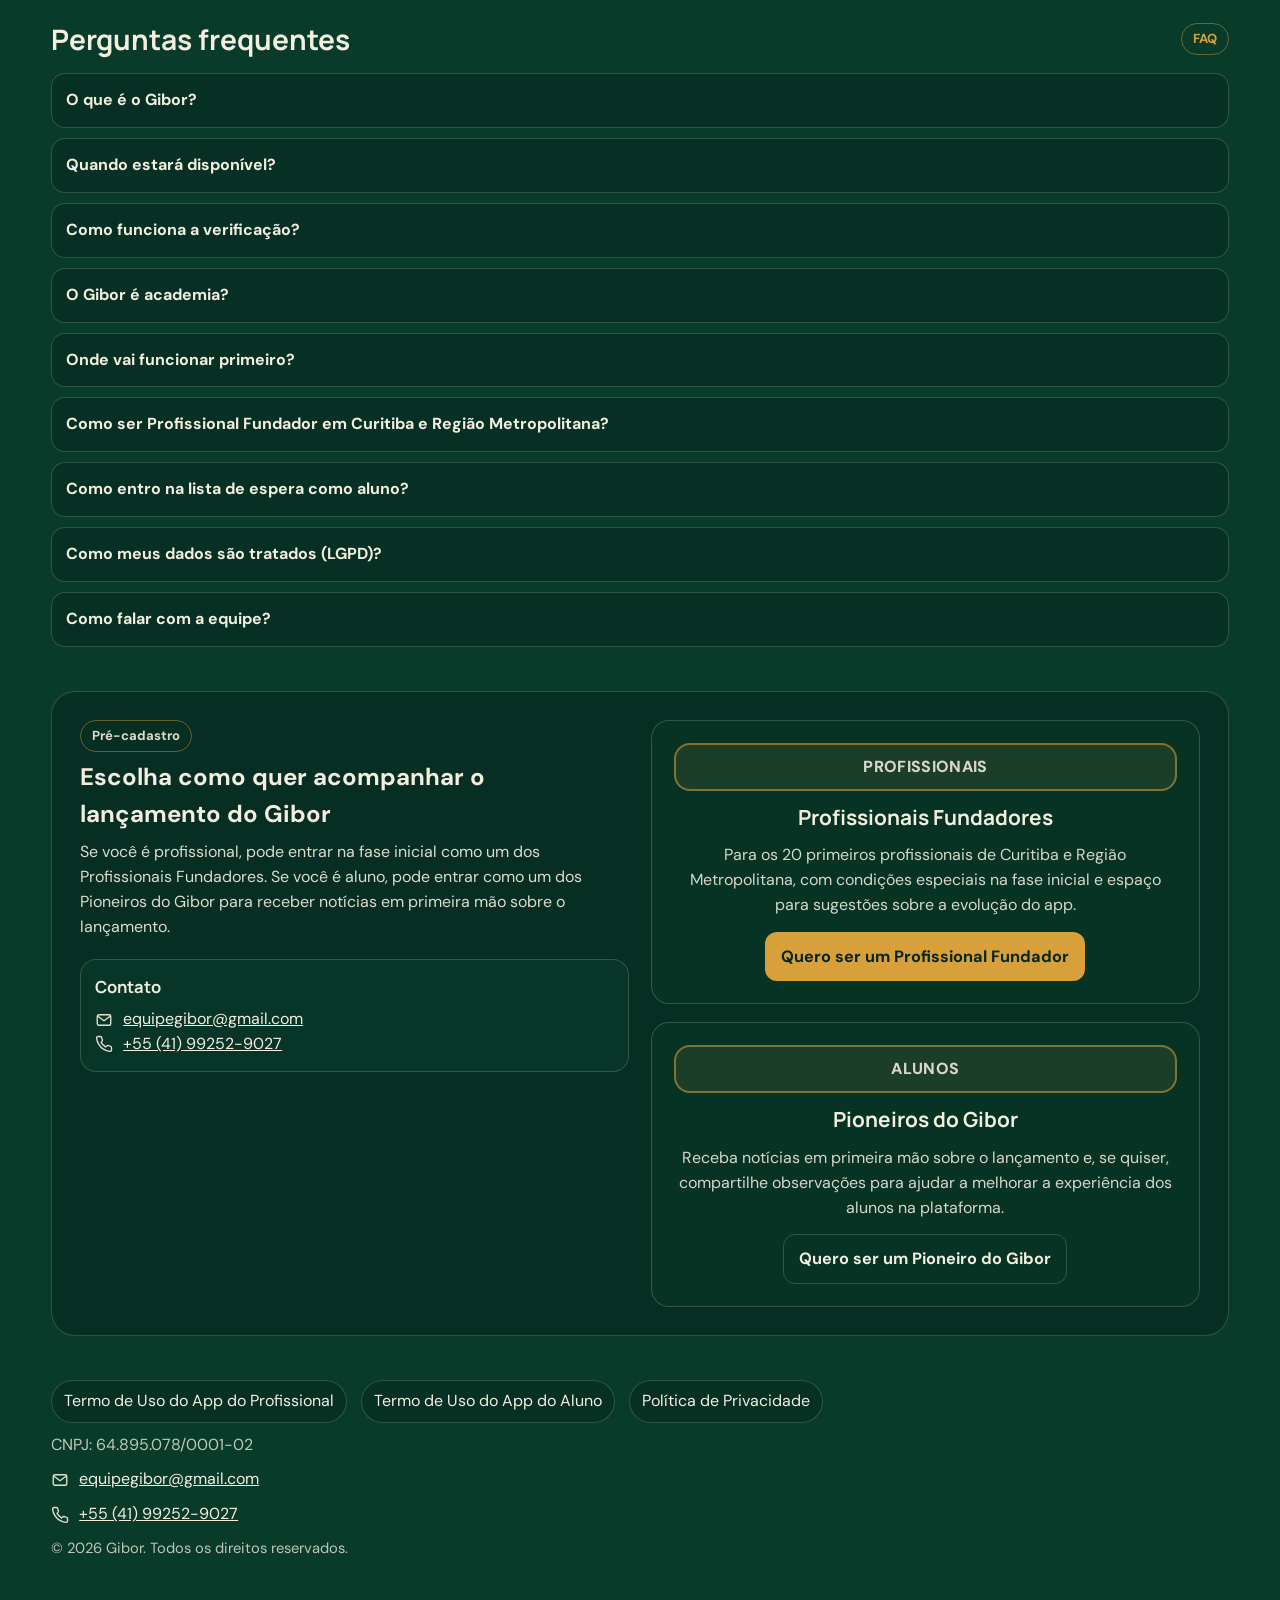
==== commit 8f313113: "site" ====
--- a/index.html
+++ b/index.html
@@ -181,14 +181,18 @@
 
     <section class="container section reveal" aria-labelledby="proposito-title">
       <div class="section-head">
-        <h2 id="proposito-title">De profissional para profissional, com olhar para quem busca um bom serviço</h2>
+        <h2 id="proposito-title">De profissional para profissional</h2>
         <p class="tag">Propósito</p>
       </div>
-      <article class="founder-card">
-        <p>O Gibor foi desenvolvido a partir de necessidades reais da área, com a proposta de fortalecer a Educação Física, ampliar a visibilidade de bons profissionais e tornar o contato com alunos mais transparente, simples e seguro.</p>
-        <p>Mais do que lançar um aplicativo, a ideia é construir uma solução útil para a área, que valorize capacitação, responsabilidade profissional e acesso mais claro a serviços de qualidade.</p>
-        <p>Por isso, o projeto segue aberto a críticas, observações, sugestões e pedidos. Queremos ouvir profissionais e alunos para evoluir a plataforma de forma coerente com a realidade de quem vive essa experiência na prática.</p>
-        <p>O Gibor nasce com esse compromisso: buscar o que faz sentido para a área e ajudar a construir uma experiência melhor para os profissionais, para os alunos e para o fortalecimento da profissão.</p>
+      <article class="founder-card founder-card--manifesto">
+        <p>O Gibor nasceu de necessidades reais da área, com a proposta de fortalecer a Educação Física e construir uma experiência mais simples, transparente e segura para profissionais e alunos.</p>
+        <ul class="manifesto-list">
+          <li>Valorizar a capacitação, a responsabilidade profissional e a qualidade do serviço prestado.</li>
+          <li>Ampliar a visibilidade digital de bons profissionais para além de estética, fama ou apelo em rede social.</li>
+          <li>Facilitar o contato com informações mais claras para quem busca contratar com mais segurança.</li>
+          <li>Ouvir críticas, observações, sugestões e pedidos para evoluir a plataforma com coerência e utilidade real.</li>
+        </ul>
+        <p>Mais do que lançar um app, a ideia é construir algo que faça sentido para a área e contribua, de forma concreta, para o fortalecimento da profissão.</p>
       </article>
     </section>
 
--- a/styles.css
+++ b/styles.css
@@ -172,9 +172,9 @@
 }
 
 .badge--hero {
-  background: var(--offwhite);
-  color: var(--green-900);
-  border-color: var(--line-light);
+  background: var(--green-900);
+  color: var(--offwhite);
+  border-color: var(--line-dark);
 }
 
 .hero-card,
@@ -316,6 +316,21 @@
   padding: 20px;
   display: grid;
   gap: 12px;
+}
+
+.founder-card--manifesto {
+  gap: 16px;
+}
+
+.manifesto-list {
+  margin: 0;
+  padding-left: 20px;
+  display: grid;
+  gap: 10px;
+}
+
+.manifesto-list li {
+  color: var(--warm-600);
 }
 
 .trust-grid {
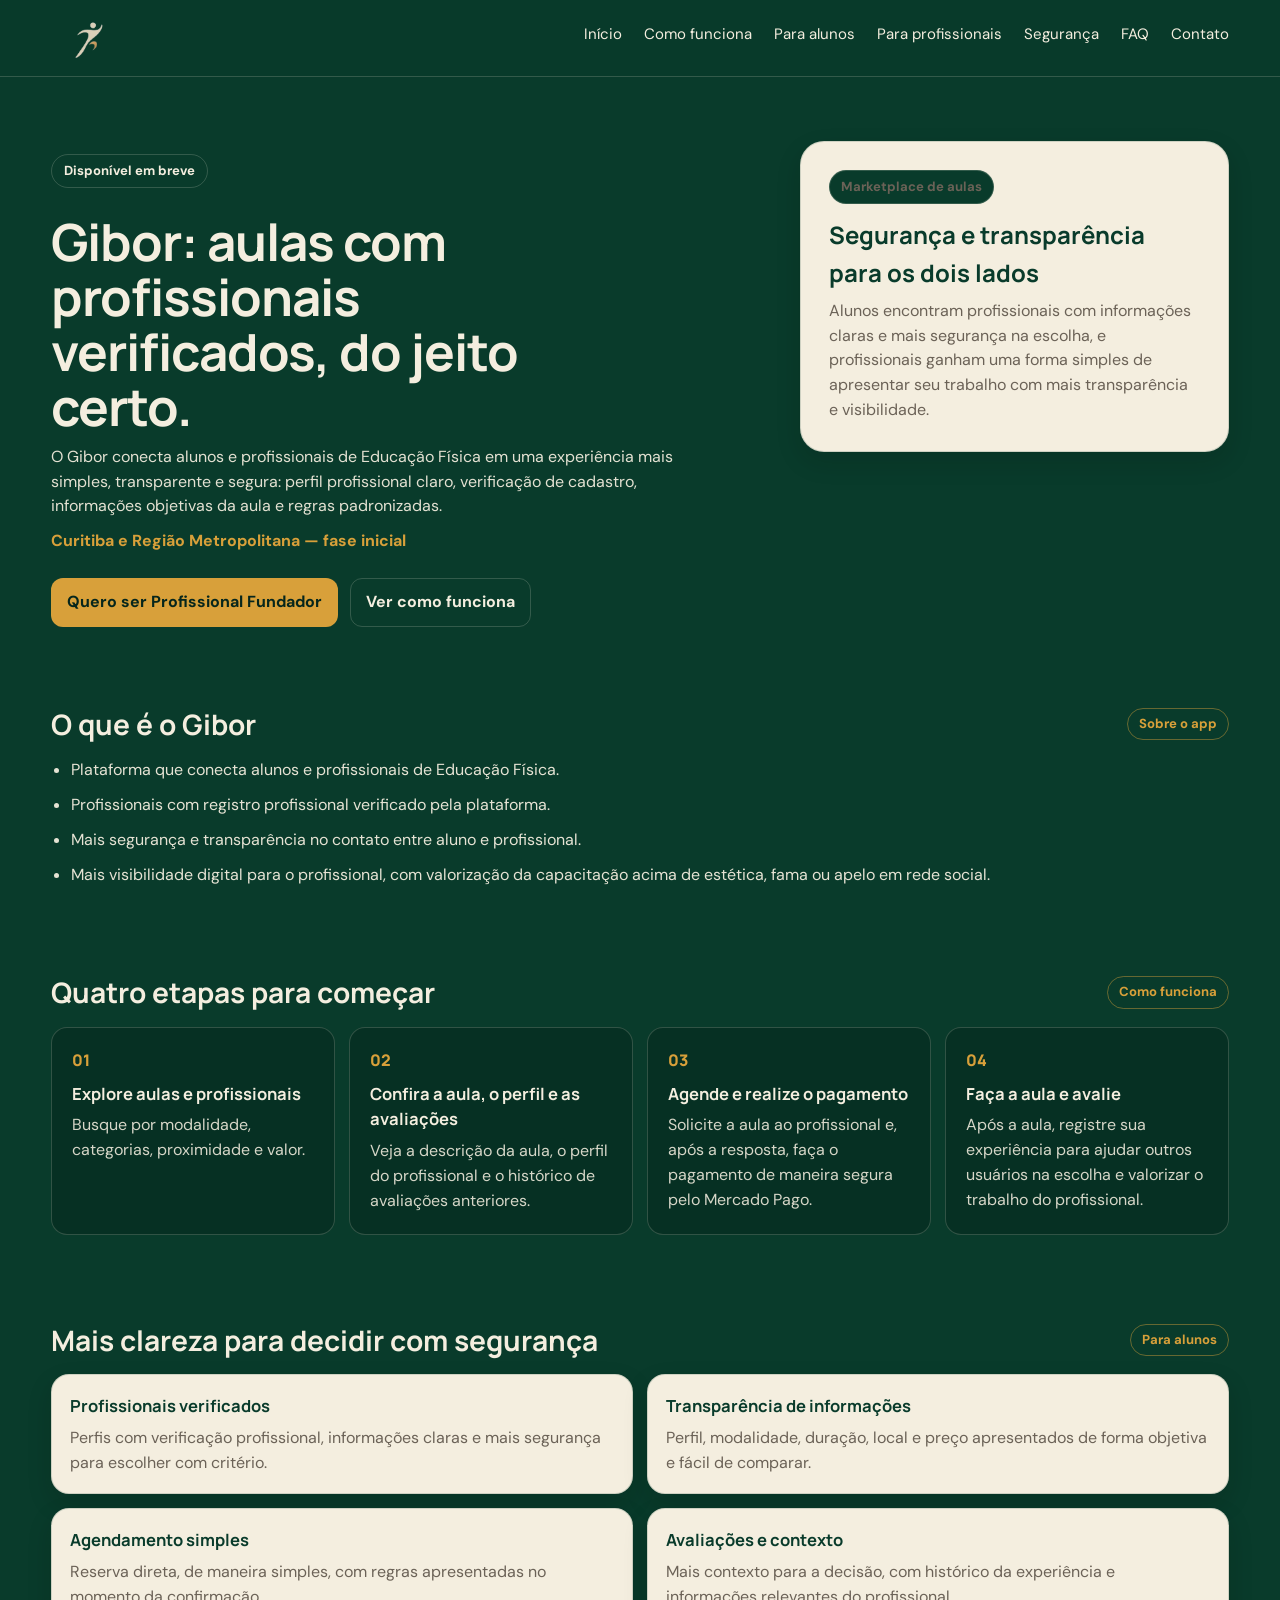
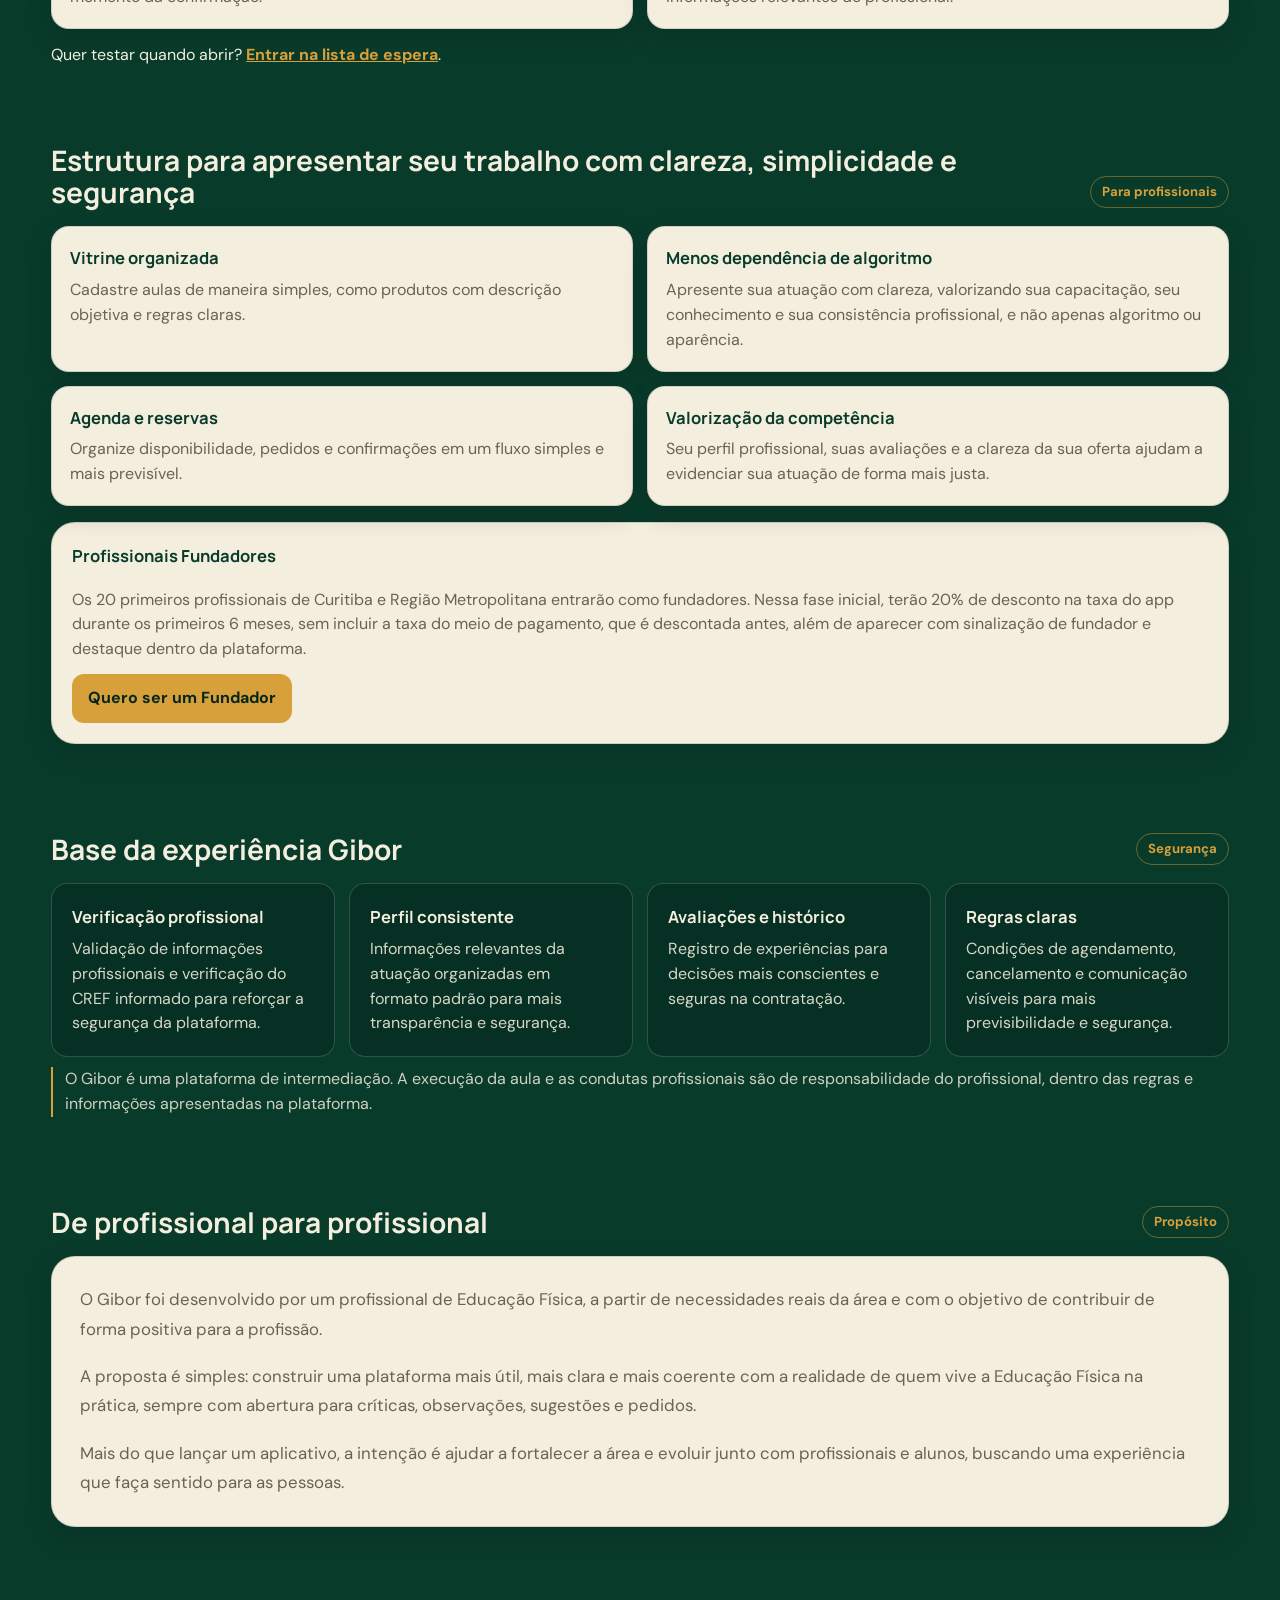
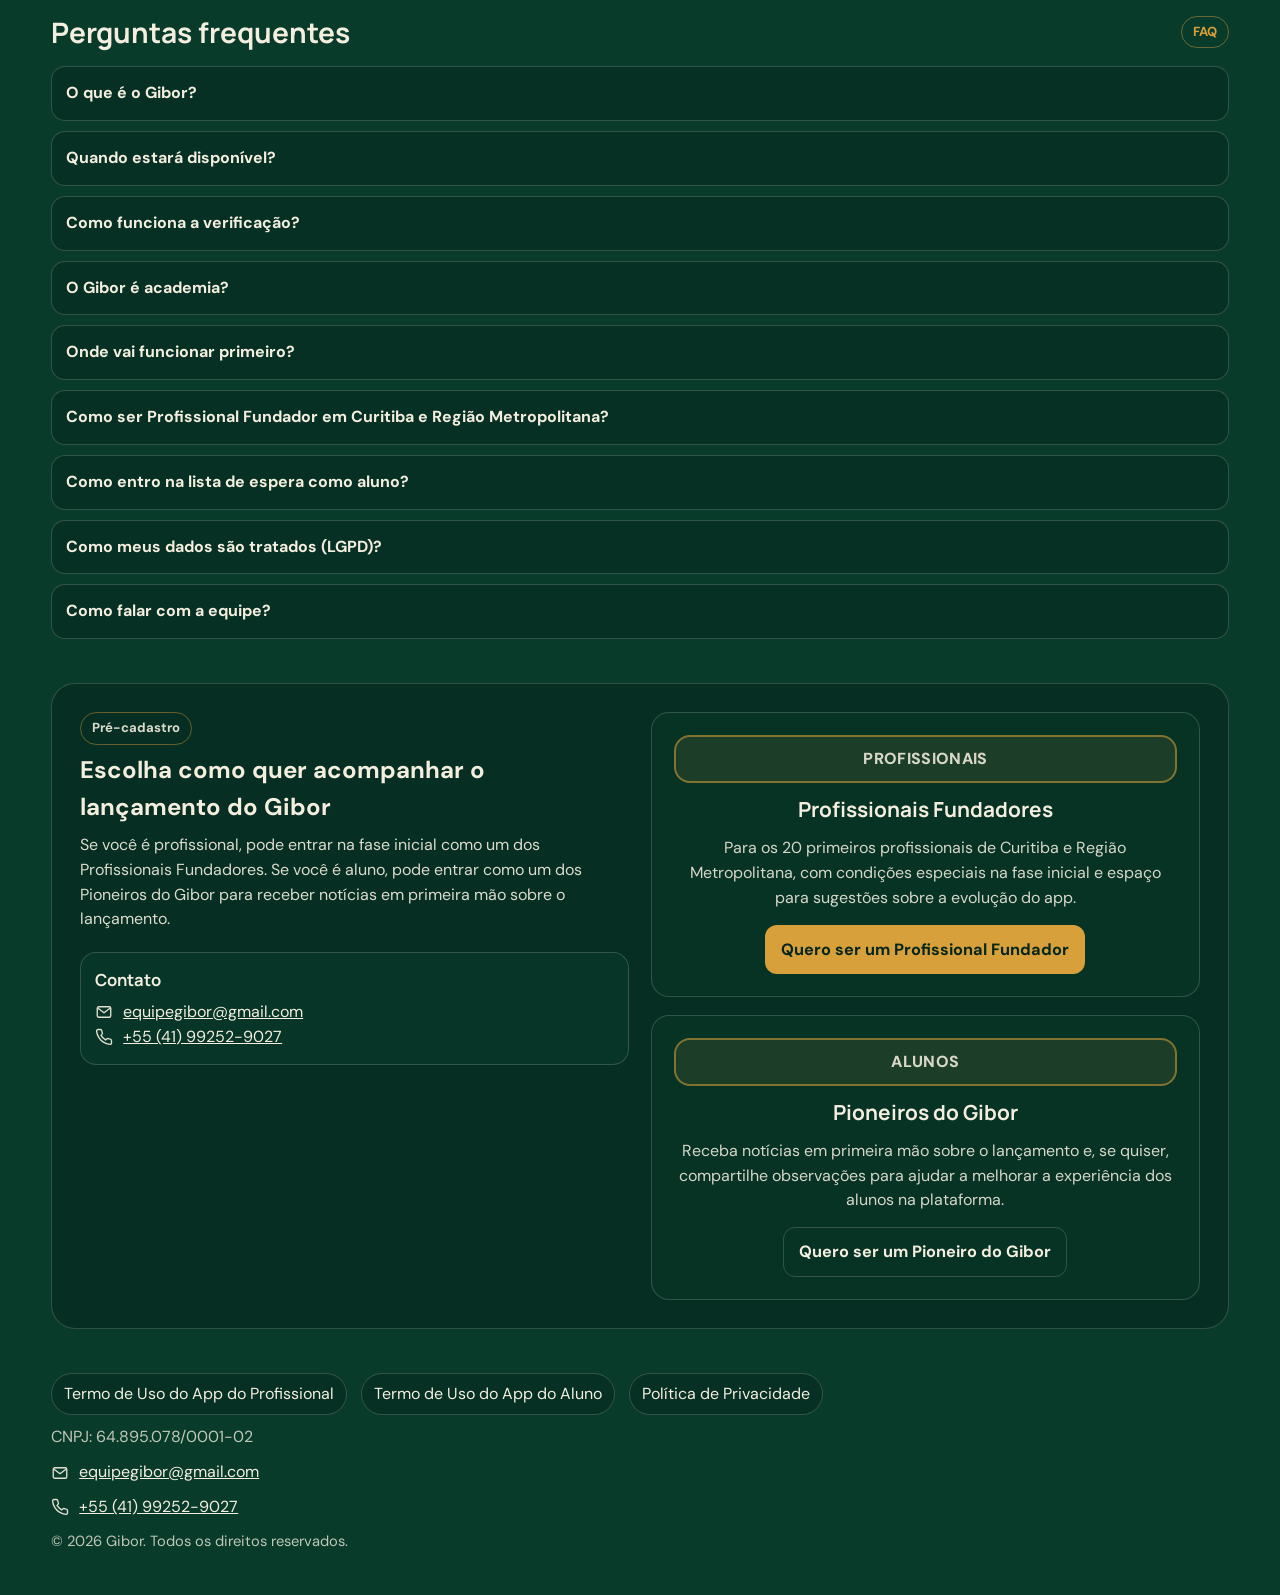
==== commit 06e36e63: "site" ====
--- a/index.html
+++ b/index.html
@@ -185,14 +185,9 @@
         <p class="tag">Propósito</p>
       </div>
       <article class="founder-card founder-card--manifesto">
-        <p>O Gibor nasceu de necessidades reais da área, com a proposta de fortalecer a Educação Física e construir uma experiência mais simples, transparente e segura para profissionais e alunos.</p>
-        <ul class="manifesto-list">
-          <li>Valorizar a capacitação, a responsabilidade profissional e a qualidade do serviço prestado.</li>
-          <li>Ampliar a visibilidade digital de bons profissionais para além de estética, fama ou apelo em rede social.</li>
-          <li>Facilitar o contato com informações mais claras para quem busca contratar com mais segurança.</li>
-          <li>Ouvir críticas, observações, sugestões e pedidos para evoluir a plataforma com coerência e utilidade real.</li>
-        </ul>
-        <p>Mais do que lançar um app, a ideia é construir algo que faça sentido para a área e contribua, de forma concreta, para o fortalecimento da profissão.</p>
+        <p>O Gibor foi desenvolvido por um profissional de Educação Física, a partir de necessidades reais da área e com o objetivo de contribuir de forma positiva para a profissão.</p>
+        <p>A proposta é simples: construir uma plataforma mais útil, mais clara e mais coerente com a realidade de quem vive a Educação Física na prática, sempre com abertura para críticas, observações, sugestões e pedidos.</p>
+        <p>Mais do que lançar um aplicativo, a intenção é ajudar a fortalecer a área e evoluir junto com profissionais e alunos, buscando uma experiência que faça sentido para as pessoas.</p>
       </article>
     </section>
 
--- a/styles.css
+++ b/styles.css
@@ -319,18 +319,13 @@
 }
 
 .founder-card--manifesto {
-  gap: 16px;
-}
-
-.manifesto-list {
-  margin: 0;
-  padding-left: 20px;
-  display: grid;
-  gap: 10px;
-}
-
-.manifesto-list li {
-  color: var(--warm-600);
+  gap: 18px;
+  padding: 28px;
+}
+
+.founder-card--manifesto p {
+  font-size: 1.05rem;
+  line-height: 1.75;
 }
 
 .trust-grid {
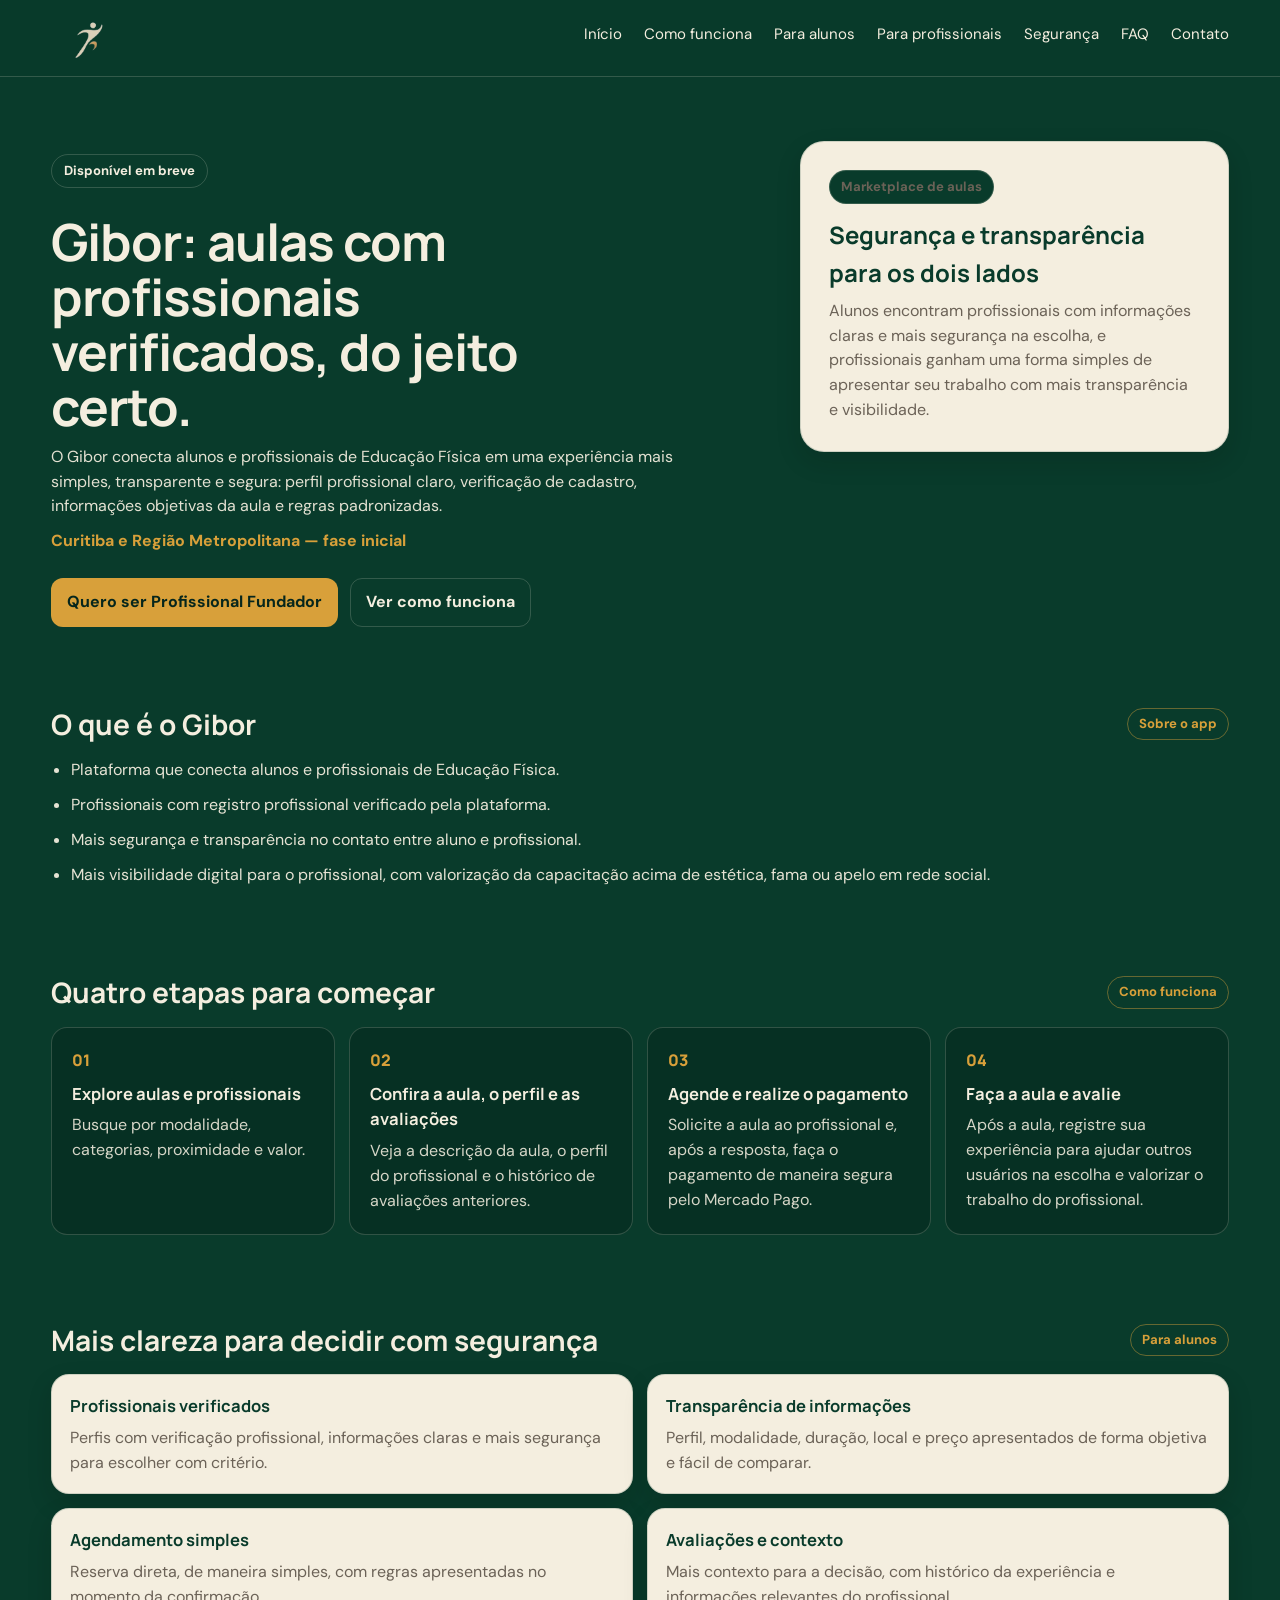
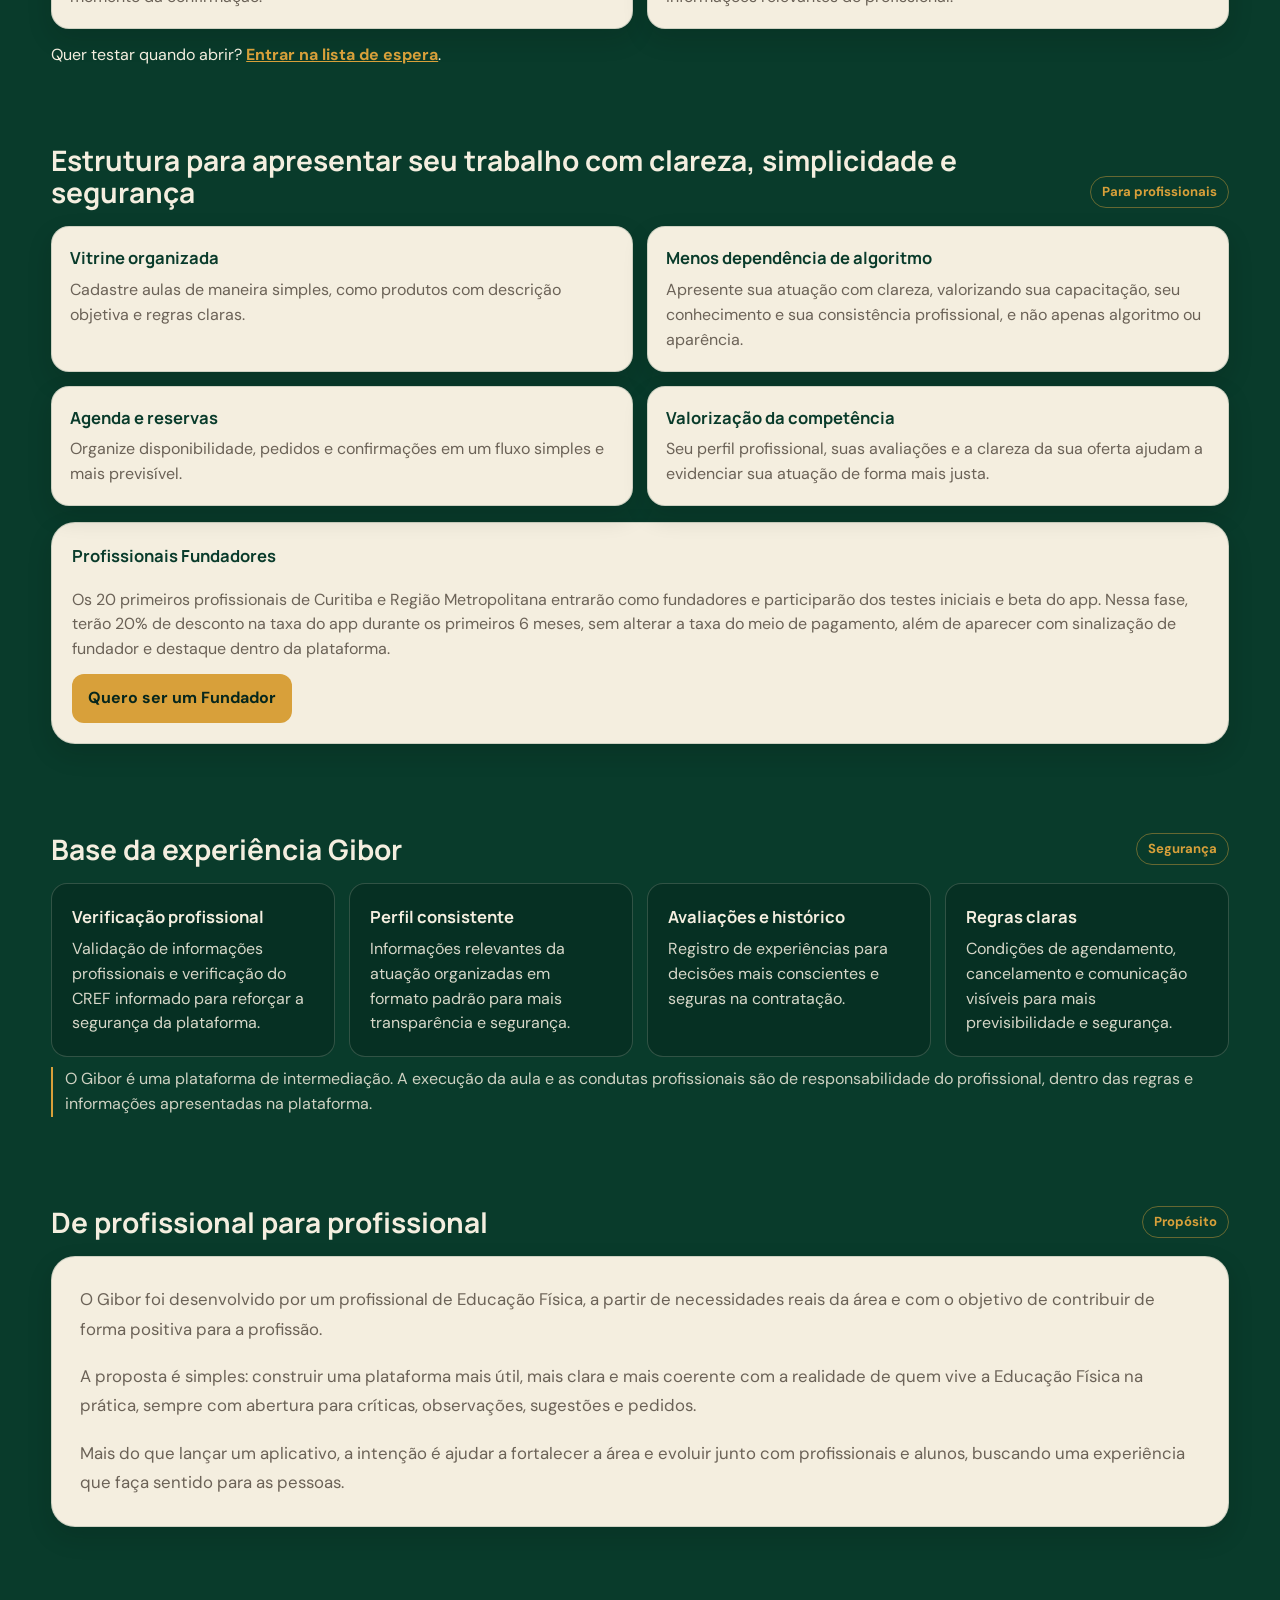
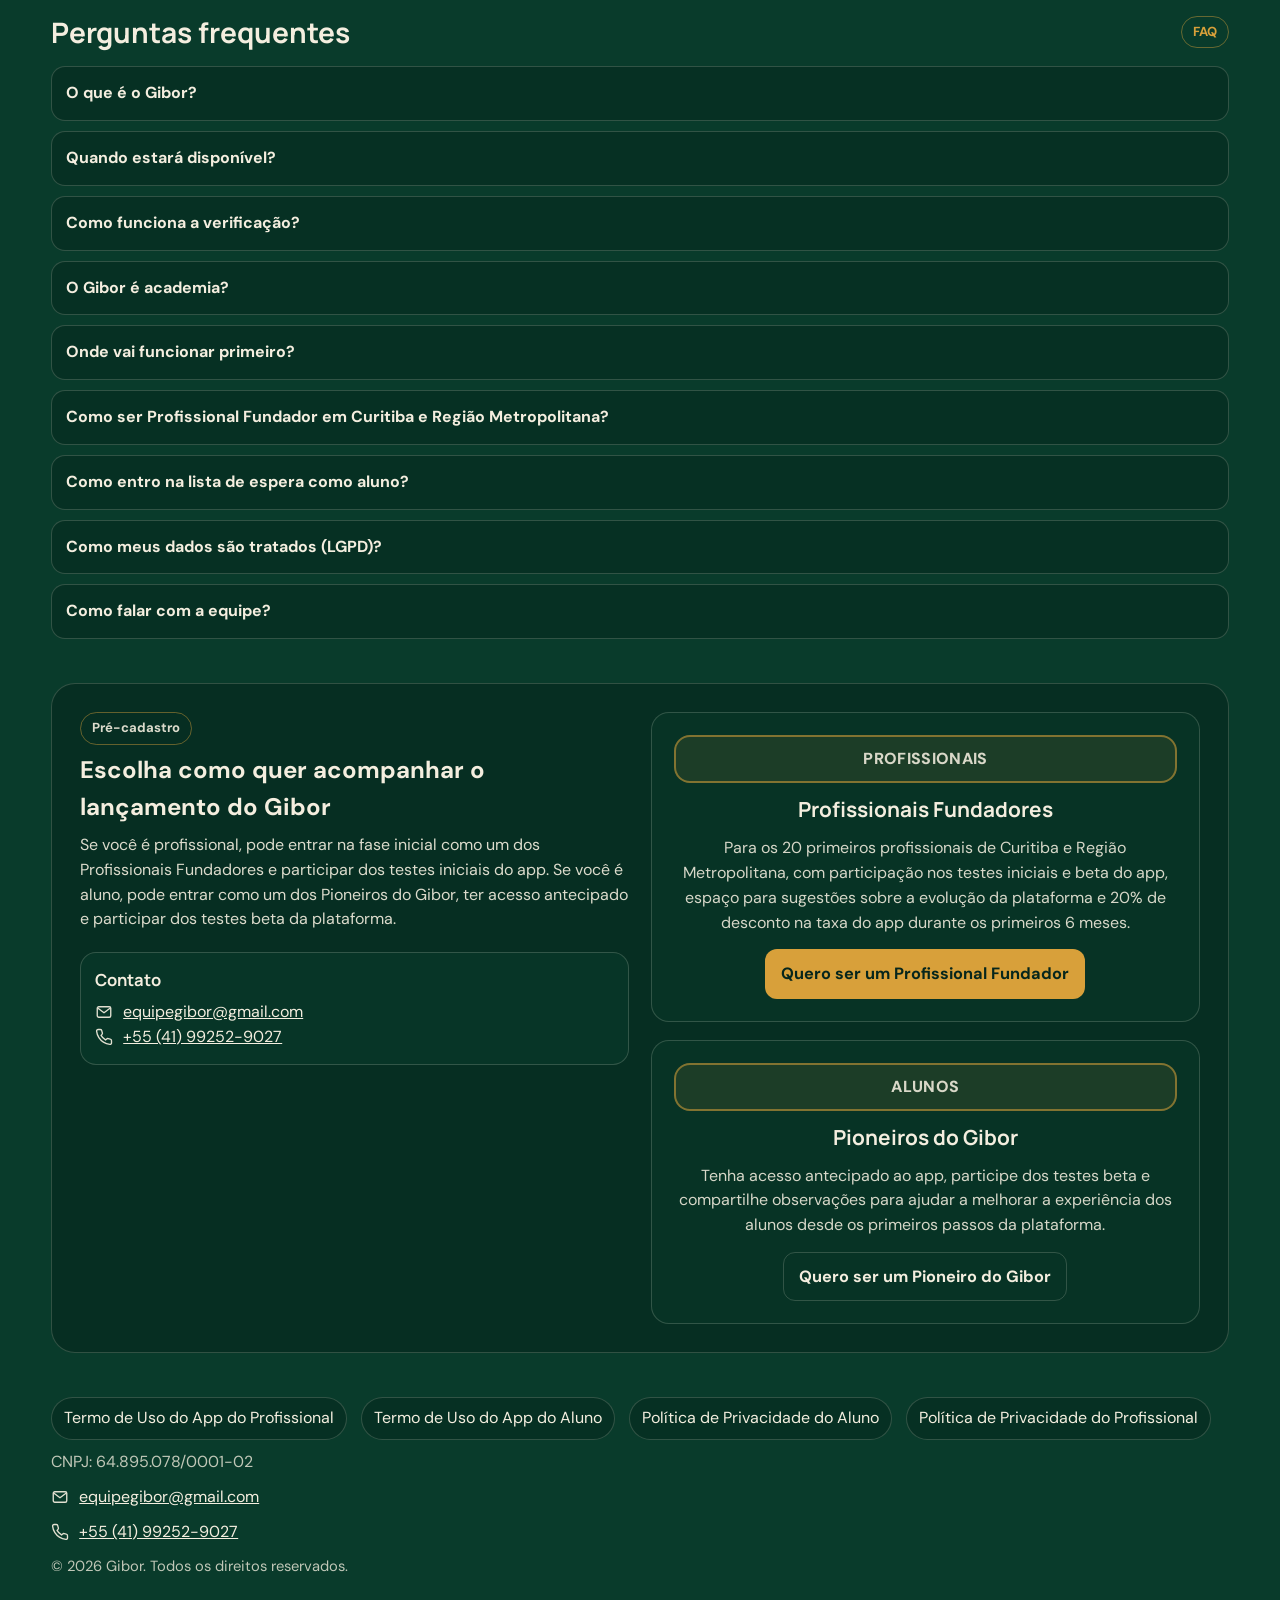
==== commit d26bed65: "Site" ====
--- a/index.html
+++ b/index.html
@@ -148,7 +148,7 @@
       </div>
       <article class="founder-card">
         <h3>Profissionais Fundadores</h3>
-        <p>Os 20 primeiros profissionais de Curitiba e Região Metropolitana entrarão como fundadores. Nessa fase inicial, terão 20% de desconto na taxa do app durante os primeiros 6 meses, sem incluir a taxa do meio de pagamento, que é descontada antes, além de aparecer com sinalização de fundador e destaque dentro da plataforma.</p>
+        <p>Os 20 primeiros profissionais de Curitiba e Região Metropolitana entrarão como fundadores e participarão dos testes iniciais e beta do app. Nessa fase, terão 20% de desconto na taxa do app durante os primeiros 6 meses, sem alterar a taxa do meio de pagamento, além de aparecer com sinalização de fundador e destaque dentro da plataforma.</p>
         <a class="btn btn--primary" href="https://docs.google.com/forms/d/e/1FAIpQLScJhlrmAmpPIRPGaT13dpZDOsDDgg8w0NzU_Kj-qR8VKyI9vw/viewform?usp=publish-editor" target="_blank" rel="noopener noreferrer">Quero ser um Fundador</a>
       </article>
     </section>
@@ -227,7 +227,7 @@
         </details>
         <details>
           <summary>Como meus dados são tratados (LGPD)?</summary>
-          <p>Os dados são usados para contato e gestão da lista de espera, conforme descrito na Política de Privacidade.</p>
+          <p>Os dados são usados para contato e gestão da lista de espera, conforme descrito nas Políticas de Privacidade do aluno e do profissional.</p>
         </details>
         <details>
           <summary>Como falar com a equipe?</summary>
@@ -240,7 +240,7 @@
       <div>
         <p class="tag">Pré-cadastro</p>
         <h2 id="contato-title">Escolha como quer acompanhar o lançamento do Gibor</h2>
-        <p>Se você é profissional, pode entrar na fase inicial como um dos Profissionais Fundadores. Se você é aluno, pode entrar como um dos Pioneiros do Gibor para receber notícias em primeira mão sobre o lançamento.</p>
+        <p>Se você é profissional, pode entrar na fase inicial como um dos Profissionais Fundadores e participar dos testes iniciais do app. Se você é aluno, pode entrar como um dos Pioneiros do Gibor, ter acesso antecipado e participar dos testes beta da plataforma.</p>
 
         <div class="contact-box">
           <h3>Contato</h3>
@@ -253,14 +253,14 @@
         <article class="entry-card">
           <p class="entry-tag">Profissionais</p>
           <h3>Profissionais Fundadores</h3>
-          <p>Para os 20 primeiros profissionais de Curitiba e Região Metropolitana, com condições especiais na fase inicial e espaço para sugestões sobre a evolução do app.</p>
+          <p>Para os 20 primeiros profissionais de Curitiba e Região Metropolitana, com participação nos testes iniciais e beta do app, espaço para sugestões sobre a evolução da plataforma e 20% de desconto na taxa do app durante os primeiros 6 meses.</p>
           <a class="btn btn--primary btn--wide" href="https://docs.google.com/forms/d/e/1FAIpQLScJhlrmAmpPIRPGaT13dpZDOsDDgg8w0NzU_Kj-qR8VKyI9vw/viewform?usp=publish-editor" target="_blank" rel="noopener noreferrer">Quero ser um Profissional Fundador</a>
         </article>
 
         <article class="entry-card">
           <p class="entry-tag">Alunos</p>
           <h3>Pioneiros do Gibor</h3>
-          <p>Receba notícias em primeira mão sobre o lançamento e, se quiser, compartilhe observações para ajudar a melhorar a experiência dos alunos na plataforma.</p>
+          <p>Tenha acesso antecipado ao app, participe dos testes beta e compartilhe observações para ajudar a melhorar a experiência dos alunos desde os primeiros passos da plataforma.</p>
           <a class="btn btn--ghost btn--wide" href="https://docs.google.com/forms/d/e/1FAIpQLScdmKMGvmPZNfXqRqD1uWJD-iesc49xQ7O-gifWohSDbA9gDw/viewform?usp=header" target="_blank" rel="noopener noreferrer">Quero ser um Pioneiro do Gibor</a>
         </article>
       </div>
@@ -271,7 +271,8 @@
     <div class="footer-links">
       <a href="terms-profissional.html">Termo de Uso do App do Profissional</a>
       <a href="terms-aluno.html">Termo de Uso do App do Aluno</a>
-      <a href="privacy.html">Política de Privacidade</a>
+      <a href="privacy-aluno.html">Política de Privacidade do Aluno</a>
+      <a href="privacy-profissional.html">Política de Privacidade do Profissional</a>
     </div>
     <p>CNPJ: 64.895.078/0001-02</p>
     <p class="contact-line"><span class="contact-icon contact-icon--email" aria-hidden="true"></span><a href="mailto:equipegibor@gmail.com">equipegibor@gmail.com</a></p>
--- a/styles.css
+++ b/styles.css
@@ -714,6 +714,11 @@
   margin: 0 0 8px;
 }
 
+.legal-card a {
+  color: var(--green-900);
+  font-weight: 700;
+}
+
 .legal-card ul {
   margin: 0;
   padding-left: 20px;
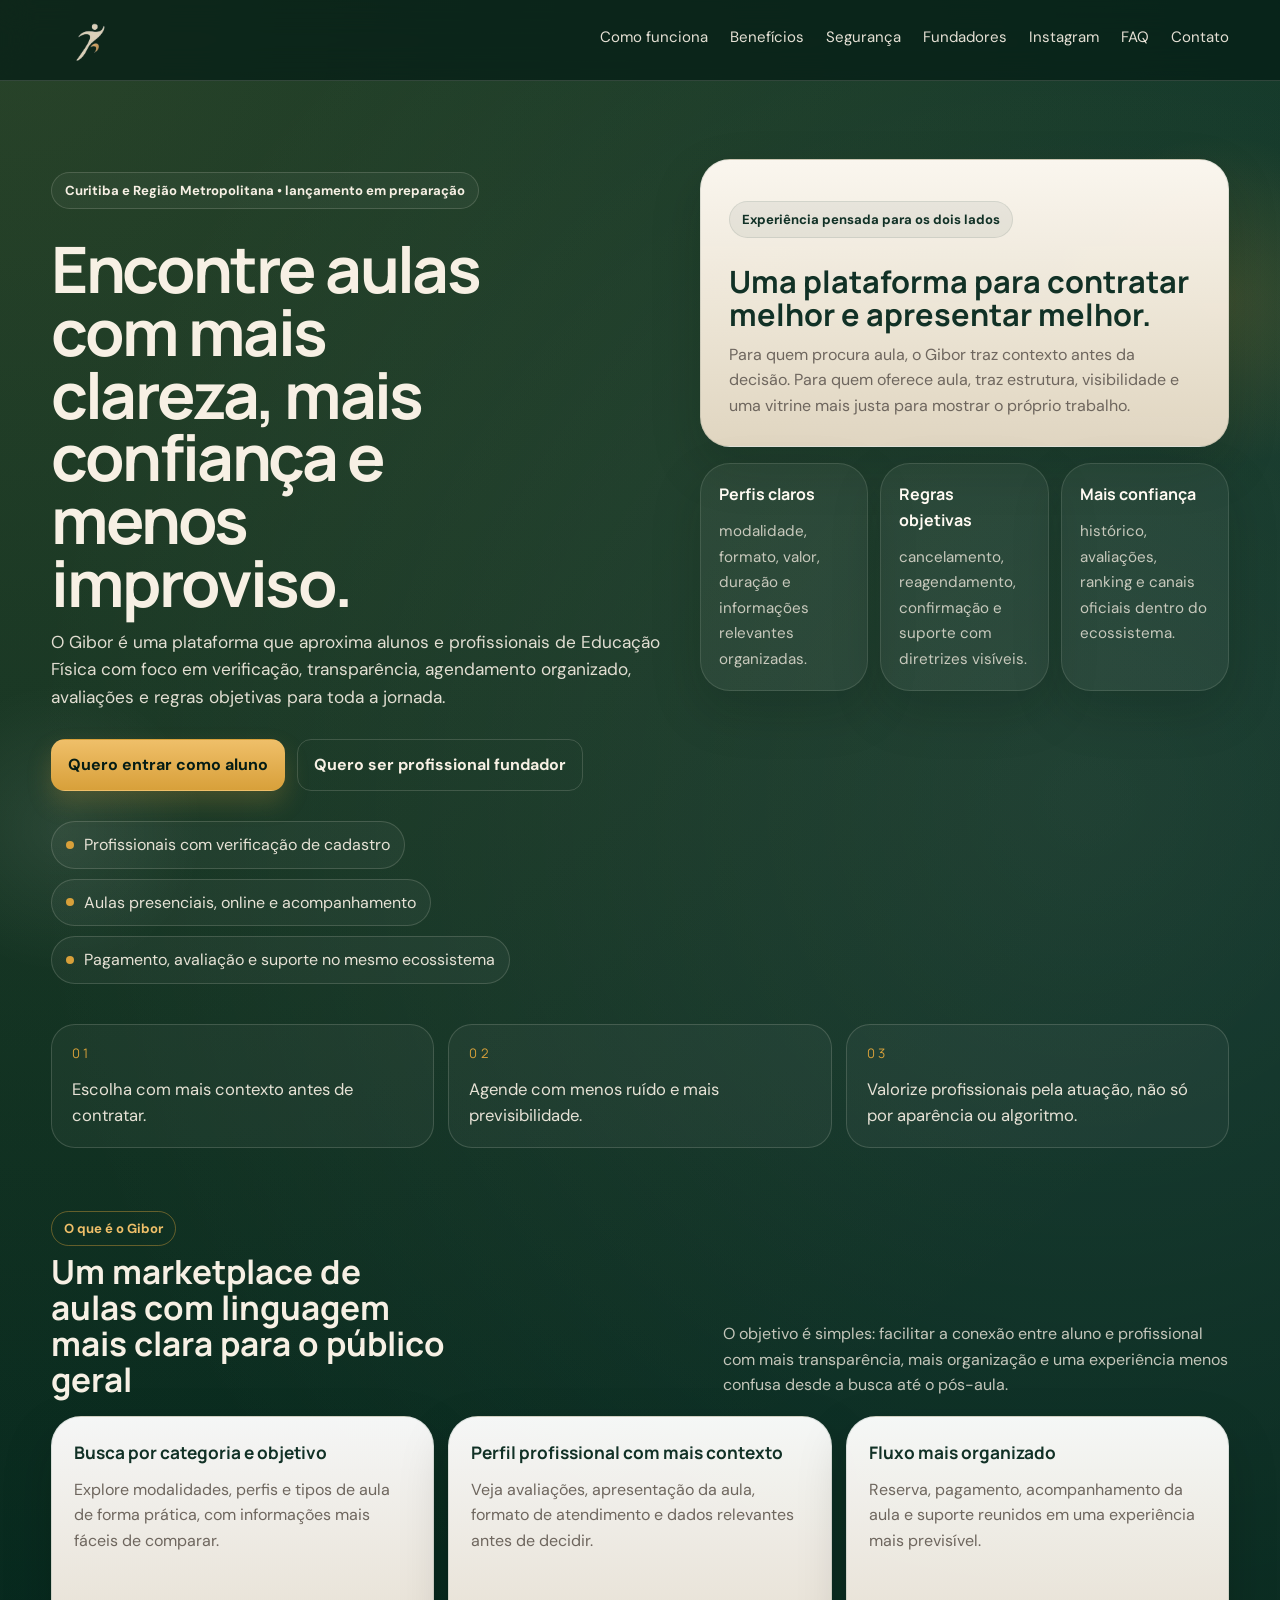
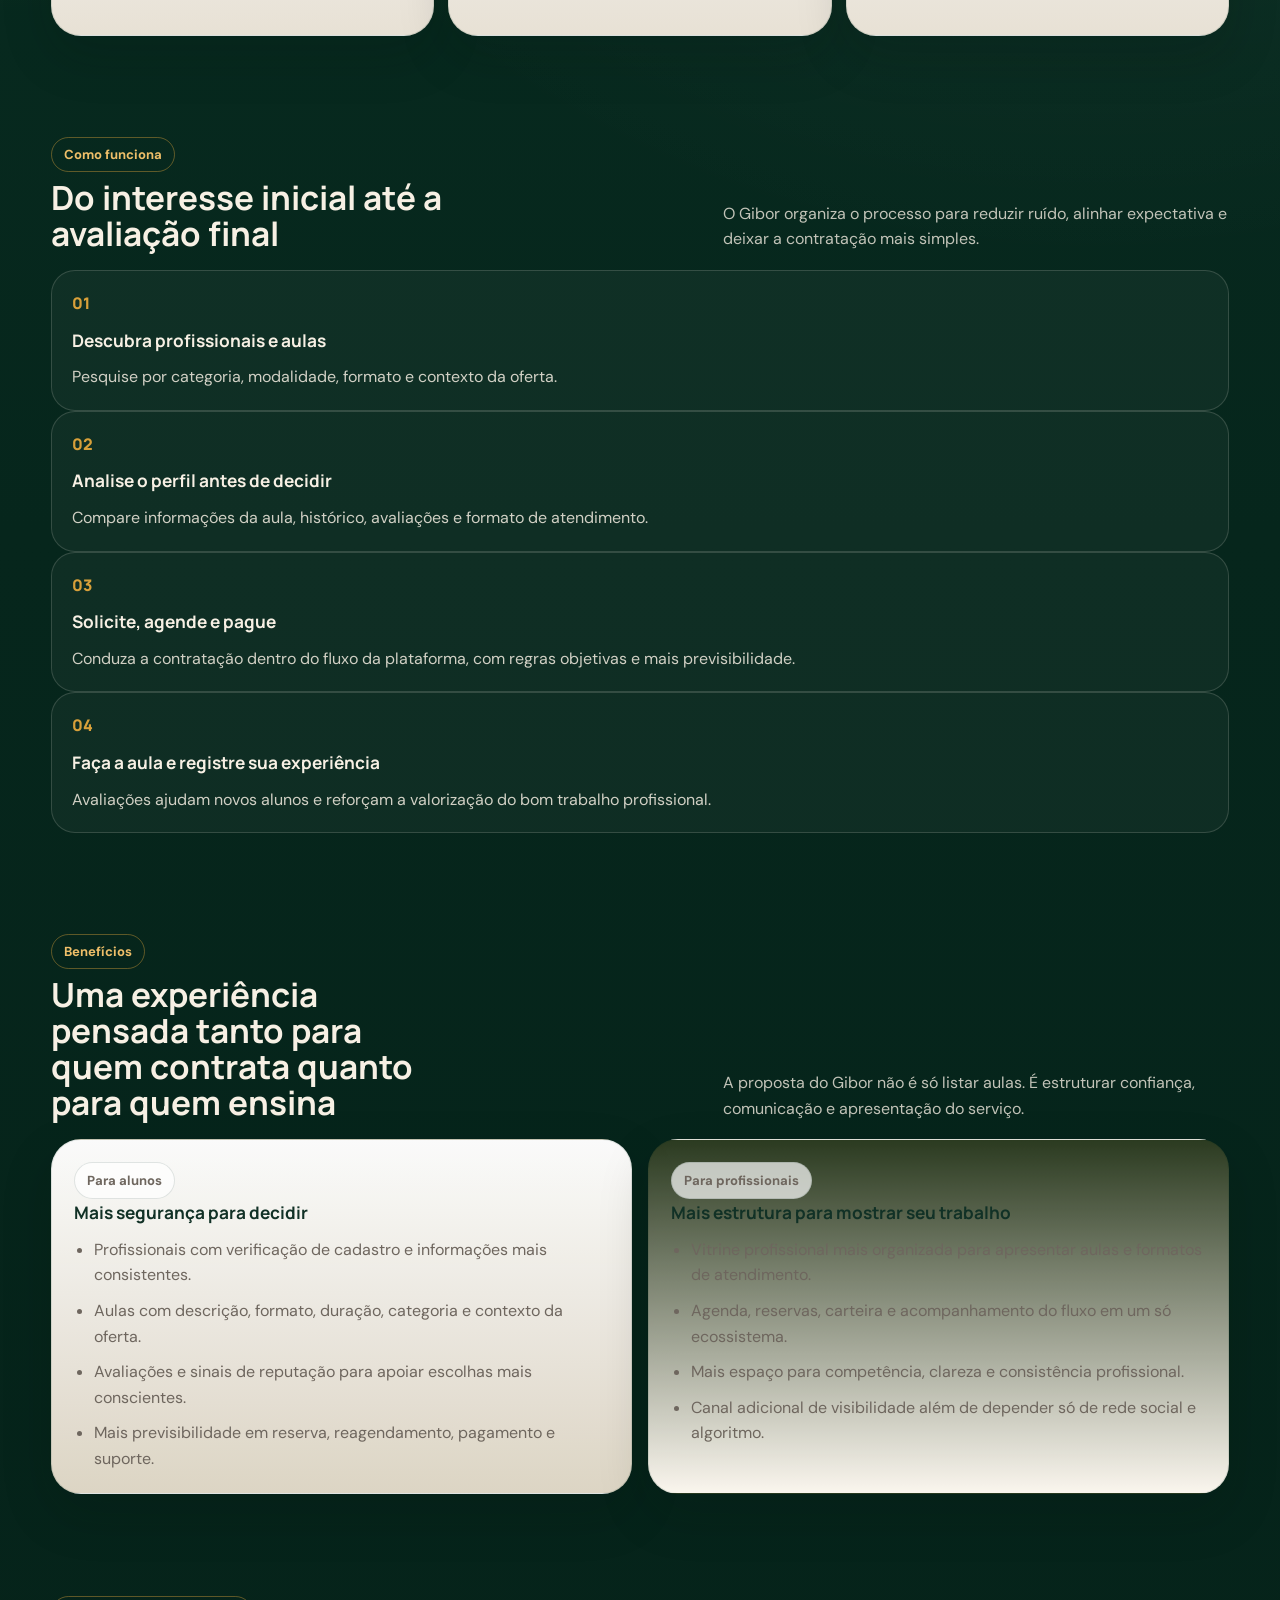
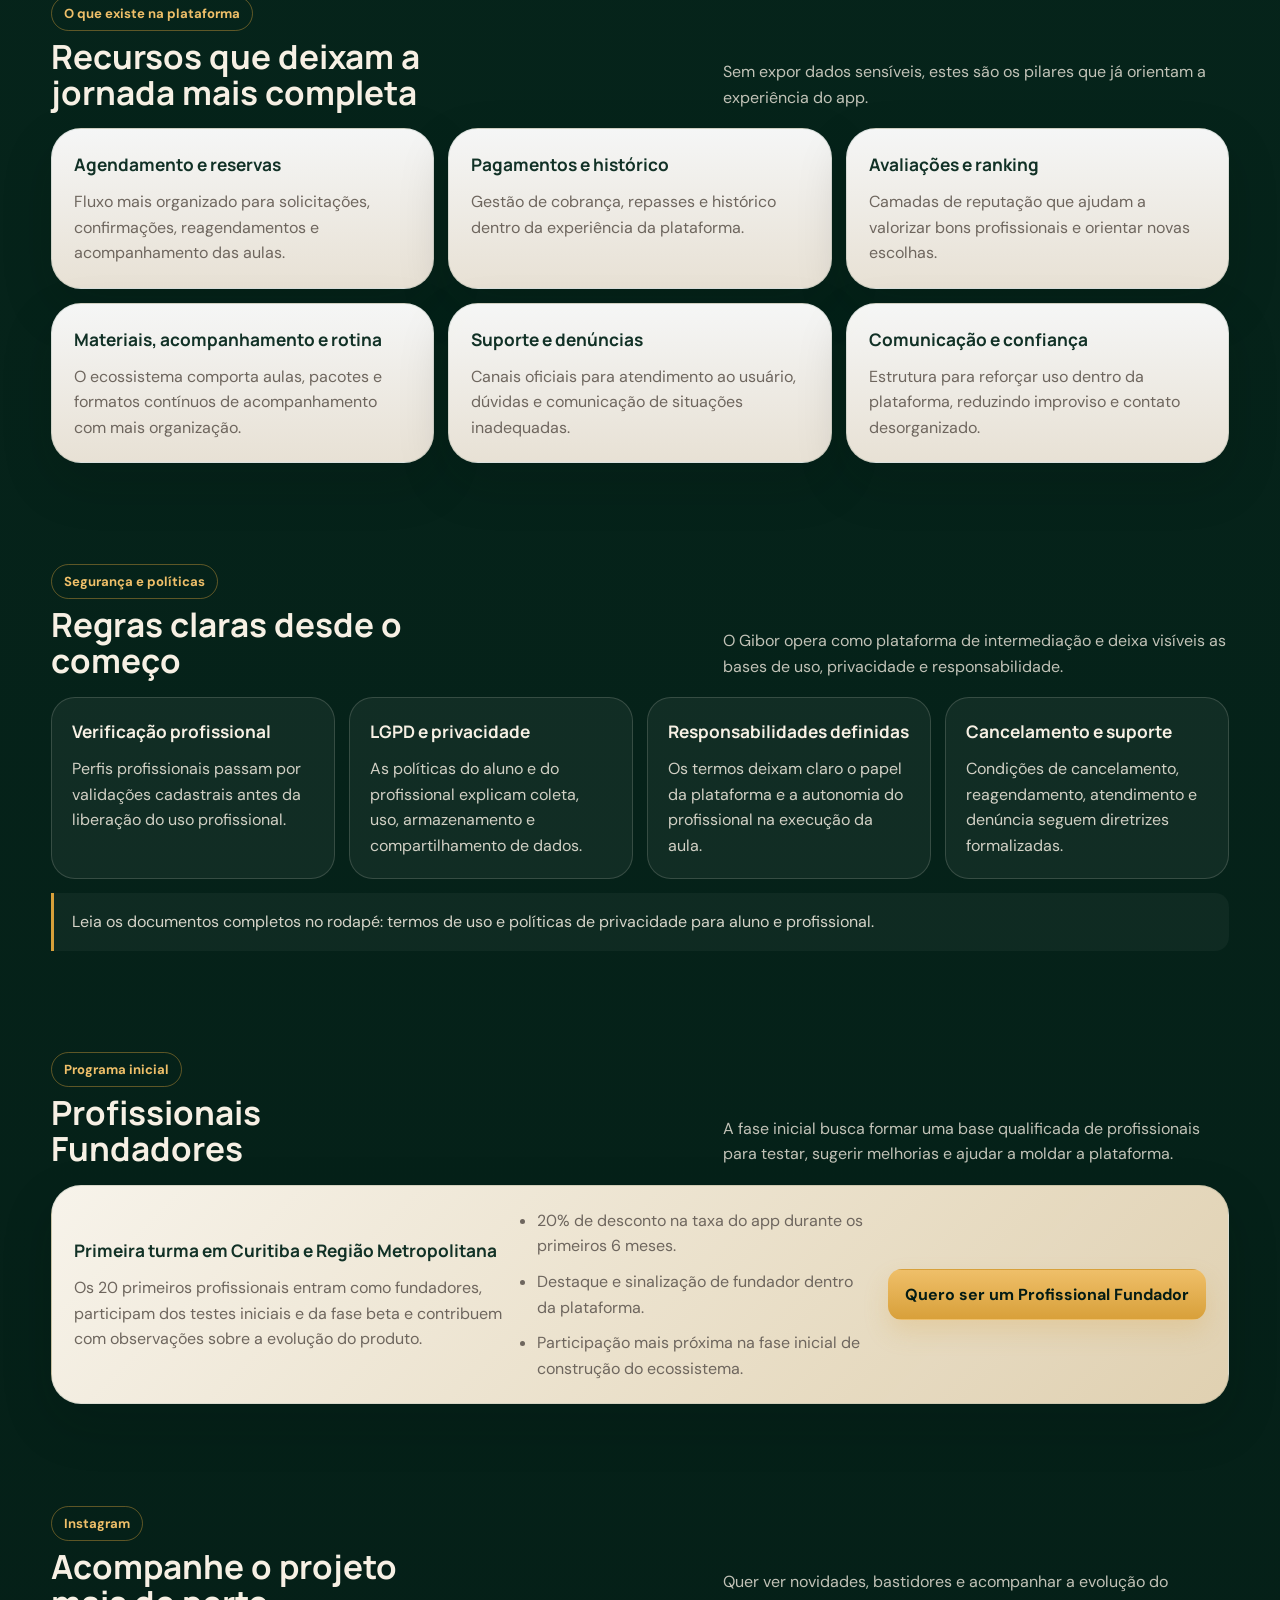
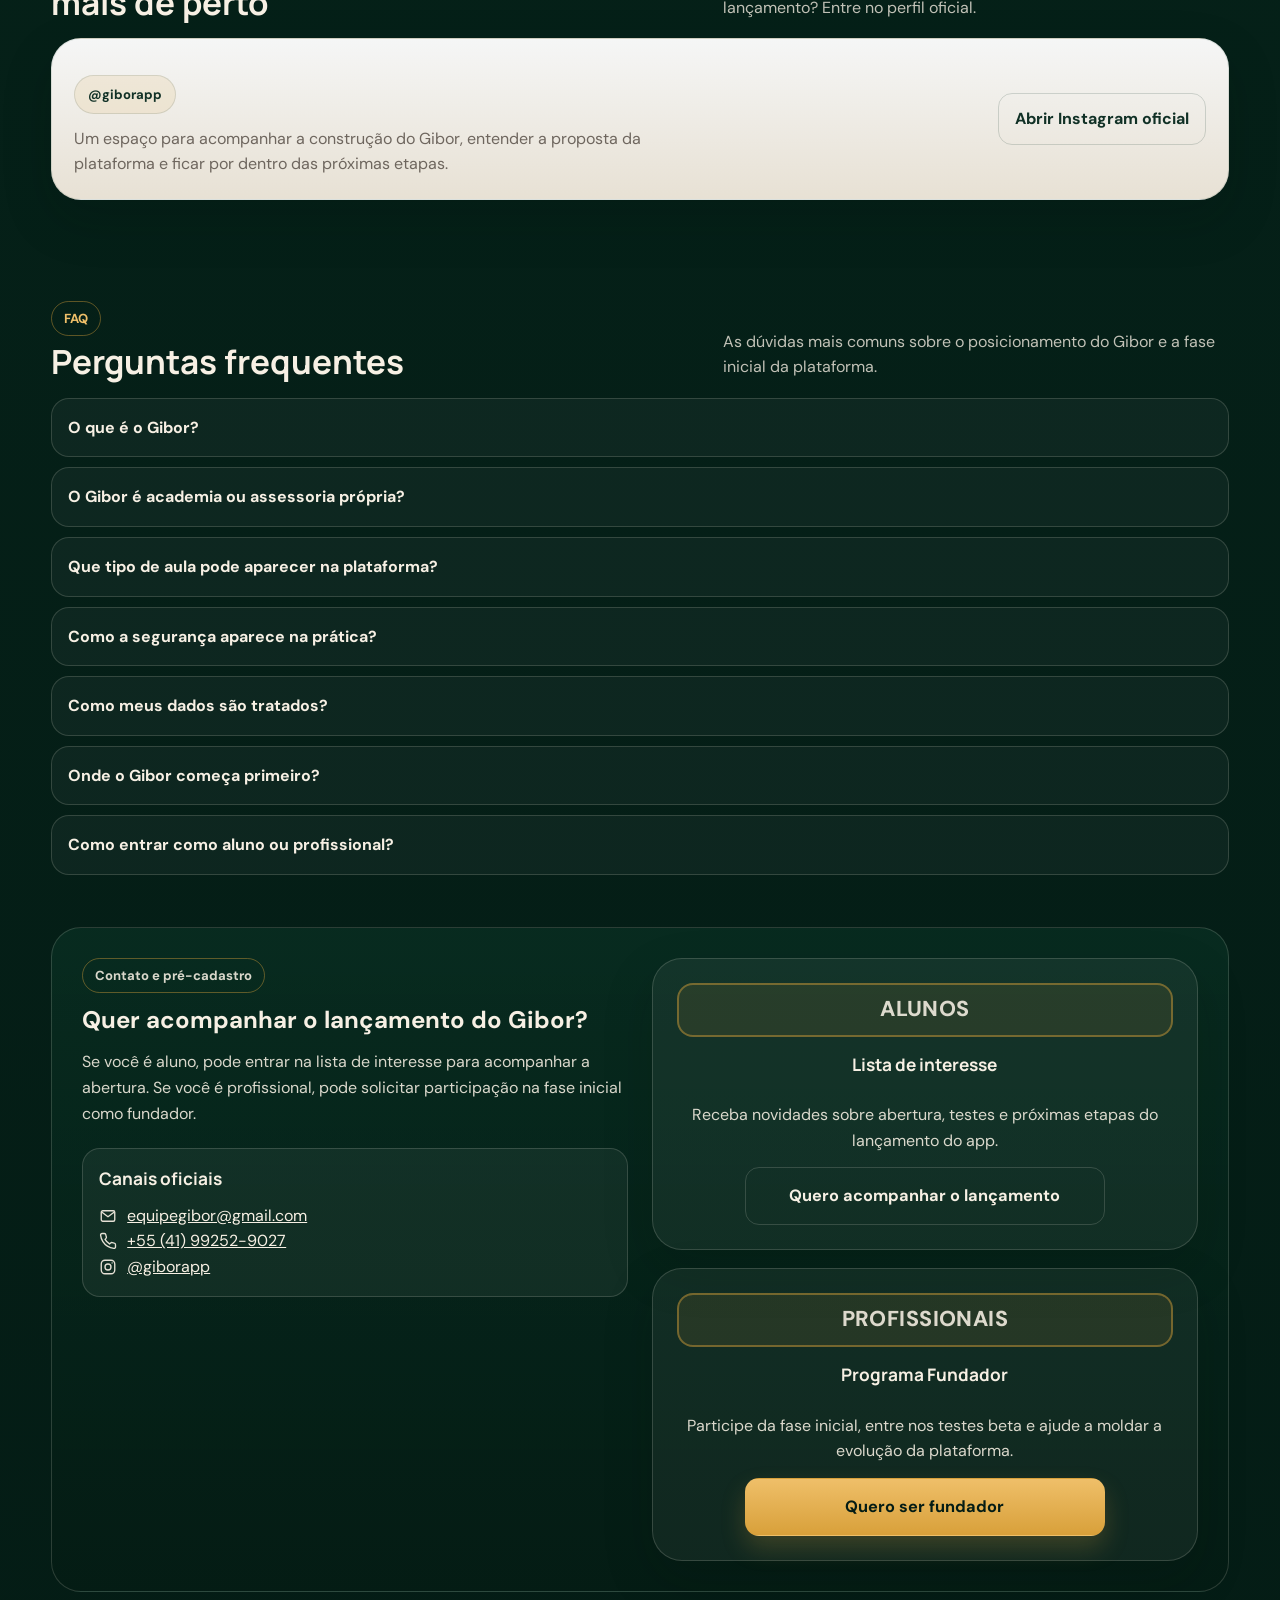
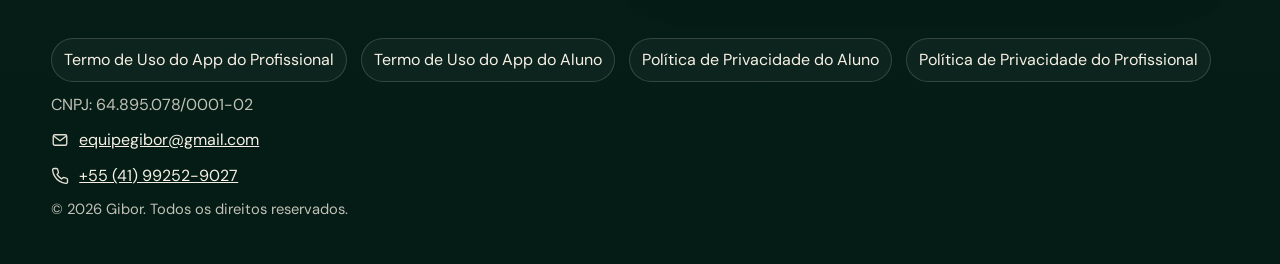
==== commit ec364793: "Refina landing page do SITEGIBOR" ====
--- a/index.html
+++ b/index.html
@@ -1,10 +1,10 @@
-﻿<!DOCTYPE html>
+<!DOCTYPE html>
 <html lang="pt-BR">
 <head>
   <meta charset="UTF-8">
   <meta name="viewport" content="width=device-width, initial-scale=1.0">
-  <title>Gibor | Plataforma de aulas com profissionais verificados</title>
-  <meta name="description" content="O Gibor conecta alunos e profissionais de Educação Física com verificação profissional, transparência nas informações e mais segurança na contratação.">
+  <title>Gibor | A plataforma para encontrar aulas com profissionais verificados</title>
+  <meta name="description" content="O Gibor conecta alunos e profissionais de Educação Física com perfis verificados, agendamento simples, avaliações, regras claras e mais segurança para contratar aulas.">
   <link rel="preconnect" href="https://fonts.googleapis.com">
   <link rel="preconnect" href="https://fonts.gstatic.com" crossorigin>
   <link href="https://fonts.googleapis.com/css2?family=Manrope:wght@600;700;800&family=DM+Sans:wght@400;500;700&display=swap" rel="stylesheet">
@@ -19,11 +19,11 @@
       </a>
 
       <nav id="menu-mobile" class="menu" aria-label="Menu principal">
-        <a href="#inicio">Início</a>
         <a href="#como-funciona">Como funciona</a>
-        <a href="#para-alunos">Para alunos</a>
-        <a href="#para-profissionais">Para profissionais</a>
+        <a href="#beneficios">Benefícios</a>
         <a href="#seguranca">Segurança</a>
+        <a href="#fundadores">Fundadores</a>
+        <a href="#instagram">Instagram</a>
         <a href="#faq">FAQ</a>
         <a href="#contato">Contato</a>
       </nav>
@@ -33,235 +33,356 @@
   </header>
 
   <main>
-    <section class="container hero reveal">
-      <div>
-        <p class="kicker">Disponível em breve</p>
-        <h1>Gibor: aulas com profissionais verificados, do jeito certo.</h1>
-        <p class="hero-text">
-          O Gibor conecta alunos e profissionais de Educação Física em uma experiência mais simples, transparente e segura:
-          perfil profissional claro, verificação de cadastro, informações objetivas da aula e regras padronizadas.
+    <section class="hero-shell reveal">
+      <div class="container hero">
+        <div class="hero-copy">
+          <p class="kicker">Curitiba e Região Metropolitana • lançamento em preparação</p>
+          <h1>Encontre aulas com mais clareza, mais confiança e menos improviso.</h1>
+          <p class="hero-text">
+            O Gibor é uma plataforma que aproxima alunos e profissionais de Educação Física com foco em verificação,
+            transparência, agendamento organizado, avaliações e regras objetivas para toda a jornada.
+          </p>
+          <div class="hero-actions">
+            <a class="btn btn--primary" href="https://docs.google.com/forms/d/e/1FAIpQLScdmKMGvmPZNfXqRqD1uWJD-iesc49xQ7O-gifWohSDbA9gDw/viewform?usp=header" target="_blank" rel="noopener noreferrer">Quero entrar como aluno</a>
+            <a class="btn btn--ghost" href="https://docs.google.com/forms/d/e/1FAIpQLScJhlrmAmpPIRPGaT13dpZDOsDDgg8w0NzU_Kj-qR8VKyI9vw/viewform?usp=publish-editor" target="_blank" rel="noopener noreferrer">Quero ser profissional fundador</a>
+          </div>
+
+          <div class="hero-points" aria-label="Destaques do Gibor">
+            <span>Profissionais com verificação de cadastro</span>
+            <span>Aulas presenciais, online e acompanhamento</span>
+            <span>Pagamento, avaliação e suporte no mesmo ecossistema</span>
+          </div>
+        </div>
+
+        <aside class="hero-panel" aria-label="Resumo do Gibor">
+          <div class="hero-panel-card">
+            <p class="badge badge--hero">Experiência pensada para os dois lados</p>
+            <h2>Uma plataforma para contratar melhor e apresentar melhor.</h2>
+            <p>
+              Para quem procura aula, o Gibor traz contexto antes da decisão. Para quem oferece aula, traz estrutura,
+              visibilidade e uma vitrine mais justa para mostrar o próprio trabalho.
+            </p>
+          </div>
+
+          <div class="hero-stats">
+            <article class="stat-card">
+              <strong>Perfis claros</strong>
+              <span>modalidade, formato, valor, duração e informações relevantes organizadas.</span>
+            </article>
+            <article class="stat-card">
+              <strong>Regras objetivas</strong>
+              <span>cancelamento, reagendamento, confirmação e suporte com diretrizes visíveis.</span>
+            </article>
+            <article class="stat-card">
+              <strong>Mais confiança</strong>
+              <span>histórico, avaliações, ranking e canais oficiais dentro do ecossistema.</span>
+            </article>
+          </div>
+        </aside>
+      </div>
+    </section>
+
+    <section class="container value-band reveal" aria-label="Resumo da proposta">
+      <div class="value-band-item">
+        <p class="value-band-number">01</p>
+        <p class="value-band-text">Escolha com mais contexto antes de contratar.</p>
+      </div>
+      <div class="value-band-item">
+        <p class="value-band-number">02</p>
+        <p class="value-band-text">Agende com menos ruído e mais previsibilidade.</p>
+      </div>
+      <div class="value-band-item">
+        <p class="value-band-number">03</p>
+        <p class="value-band-text">Valorize profissionais pela atuação, não só por aparência ou algoritmo.</p>
+      </div>
+    </section>
+
+    <section class="container section reveal" aria-labelledby="o-que-e-title">
+      <div class="section-head">
+        <div>
+          <p class="tag">O que é o Gibor</p>
+          <h2 id="o-que-e-title">Um marketplace de aulas com linguagem mais clara para o público geral</h2>
+        </div>
+        <p class="section-intro">
+          O objetivo é simples: facilitar a conexão entre aluno e profissional com mais transparência, mais organização
+          e uma experiência menos confusa desde a busca até o pós-aula.
         </p>
-        <p class="hero-note">Curitiba e Região Metropolitana — fase inicial</p>
-        <div class="hero-actions">
-          <a class="btn btn--primary" href="https://docs.google.com/forms/d/e/1FAIpQLScJhlrmAmpPIRPGaT13dpZDOsDDgg8w0NzU_Kj-qR8VKyI9vw/viewform?usp=publish-editor" target="_blank" rel="noopener noreferrer">Quero ser Profissional Fundador</a>
-          <a class="btn btn--ghost" href="#como-funciona">Ver como funciona</a>
-        </div>
-      </div>
-
-      <aside class="hero-card" aria-label="Resumo do Gibor">
-        <p class="badge badge--hero">Marketplace de aulas</p>
-        <h2>Segurança e transparência para os dois lados</h2>
-        <p>Alunos encontram profissionais com informações claras e mais segurança na escolha, e profissionais ganham uma forma simples de apresentar seu trabalho com mais transparência e visibilidade.</p>
-      </aside>
-    </section>
-
-    <section class="container section reveal" aria-labelledby="o-que-e-title">
-      <div class="section-head">
-        <h2 id="o-que-e-title">O que é o Gibor</h2>
-        <p class="tag">Sobre o app</p>
-      </div>
-      <ul class="bullet-list">
-        <li>Plataforma que conecta alunos e profissionais de Educação Física.</li>
-        <li>Profissionais com registro profissional verificado pela plataforma.</li>
-        <li>Mais segurança e transparência no contato entre aluno e profissional.</li>
-        <li>Mais visibilidade digital para o profissional, com valorização da capacitação acima de estética, fama ou apelo em rede social.</li>
-      </ul>
+      </div>
+
+      <div class="feature-grid feature-grid--intro">
+        <article class="feature-card feature-card--light">
+          <h3>Busca por categoria e objetivo</h3>
+          <p>Explore modalidades, perfis e tipos de aula de forma prática, com informações mais fáceis de comparar.</p>
+        </article>
+        <article class="feature-card feature-card--light">
+          <h3>Perfil profissional com mais contexto</h3>
+          <p>Veja avaliações, apresentação da aula, formato de atendimento e dados relevantes antes de decidir.</p>
+        </article>
+        <article class="feature-card feature-card--light">
+          <h3>Fluxo mais organizado</h3>
+          <p>Reserva, pagamento, acompanhamento da aula e suporte reunidos em uma experiência mais previsível.</p>
+        </article>
+      </div>
     </section>
 
     <section id="como-funciona" class="container section reveal" aria-labelledby="como-funciona-title">
       <div class="section-head">
-        <h2 id="como-funciona-title">Quatro etapas para começar</h2>
-        <p class="tag">Como funciona</p>
-      </div>
+        <div>
+          <p class="tag">Como funciona</p>
+          <h2 id="como-funciona-title">Do interesse inicial até a avaliação final</h2>
+        </div>
+        <p class="section-intro">O Gibor organiza o processo para reduzir ruído, alinhar expectativa e deixar a contratação mais simples.</p>
+      </div>
+
       <div class="steps-grid">
         <article class="step-card">
           <span>01</span>
-          <h3>Explore aulas e profissionais</h3>
-          <p>Busque por modalidade, categorias, proximidade e valor.</p>
+          <h3>Descubra profissionais e aulas</h3>
+          <p>Pesquise por categoria, modalidade, formato e contexto da oferta.</p>
         </article>
         <article class="step-card">
           <span>02</span>
-          <h3>Confira a aula, o perfil e as avaliações</h3>
-          <p>Veja a descrição da aula, o perfil do profissional e o histórico de avaliações anteriores.</p>
+          <h3>Analise o perfil antes de decidir</h3>
+          <p>Compare informações da aula, histórico, avaliações e formato de atendimento.</p>
         </article>
         <article class="step-card">
           <span>03</span>
-          <h3>Agende e realize o pagamento</h3>
-          <p>Solicite a aula ao profissional e, após a resposta, faça o pagamento de maneira segura pelo Mercado Pago.</p>
+          <h3>Solicite, agende e pague</h3>
+          <p>Conduza a contratação dentro do fluxo da plataforma, com regras objetivas e mais previsibilidade.</p>
         </article>
         <article class="step-card">
           <span>04</span>
-          <h3>Faça a aula e avalie</h3>
-          <p>Após a aula, registre sua experiência para ajudar outros usuários na escolha e valorizar o trabalho do profissional.</p>
-        </article>
-      </div>
-    </section>
-
-    <section id="para-alunos" class="container section reveal" aria-labelledby="alunos-title">
-      <div class="section-head">
-        <h2 id="alunos-title">Mais clareza para decidir com segurança</h2>
-        <p class="tag">Para alunos</p>
-      </div>
-      <div class="cards-grid cards-grid--alunos">
-        <article class="info-card">
-          <h3>Profissionais verificados</h3>
-          <p>Perfis com verificação profissional, informações claras e mais segurança para escolher com critério.</p>
-        </article>
-        <article class="info-card">
-          <h3>Transparência de informações</h3>
-          <p>Perfil, modalidade, duração, local e preço apresentados de forma objetiva e fácil de comparar.</p>
-        </article>
-        <article class="info-card">
-          <h3>Agendamento simples</h3>
-          <p>Reserva direta, de maneira simples, com regras apresentadas no momento da confirmação.</p>
-        </article>
-        <article class="info-card">
-          <h3>Avaliações e contexto</h3>
-          <p>Mais contexto para a decisão, com histórico da experiência e informações relevantes do profissional.</p>
-        </article>
-      </div>
-      <p class="micro-cta">Quer testar quando abrir? <a href="#contato">Entrar na lista de espera</a>.</p>
-    </section>
-
-    <section id="para-profissionais" class="container section reveal" aria-labelledby="profissionais-title">
-      <div class="section-head">
-        <h2 id="profissionais-title">Estrutura para apresentar seu trabalho com clareza, simplicidade e segurança</h2>
-        <p class="tag">Para profissionais</p>
-      </div>
-      <div class="cards-grid cards-grid--pro">
-        <article class="info-card">
-          <h3>Vitrine organizada</h3>
-          <p>Cadastre aulas de maneira simples, como produtos com descrição objetiva e regras claras.</p>
-        </article>
-        <article class="info-card">
-          <h3>Menos dependência de algoritmo</h3>
-          <p>Apresente sua atuação com clareza, valorizando sua capacitação, seu conhecimento e sua consistência profissional, e não apenas algoritmo ou aparência.</p>
-        </article>
-        <article class="info-card">
-          <h3>Agenda e reservas</h3>
-          <p>Organize disponibilidade, pedidos e confirmações em um fluxo simples e mais previsível.</p>
-        </article>
-        <article class="info-card">
-          <h3>Valorização da competência</h3>
-          <p>Seu perfil profissional, suas avaliações e a clareza da sua oferta ajudam a evidenciar sua atuação de forma mais justa.</p>
-        </article>
-      </div>
-      <article class="founder-card">
-        <h3>Profissionais Fundadores</h3>
-        <p>Os 20 primeiros profissionais de Curitiba e Região Metropolitana entrarão como fundadores e participarão dos testes iniciais e beta do app. Nessa fase, terão 20% de desconto na taxa do app durante os primeiros 6 meses, sem alterar a taxa do meio de pagamento, além de aparecer com sinalização de fundador e destaque dentro da plataforma.</p>
-        <a class="btn btn--primary" href="https://docs.google.com/forms/d/e/1FAIpQLScJhlrmAmpPIRPGaT13dpZDOsDDgg8w0NzU_Kj-qR8VKyI9vw/viewform?usp=publish-editor" target="_blank" rel="noopener noreferrer">Quero ser um Fundador</a>
-      </article>
+          <h3>Faça a aula e registre sua experiência</h3>
+          <p>Avaliações ajudam novos alunos e reforçam a valorização do bom trabalho profissional.</p>
+        </article>
+      </div>
+    </section>
+
+    <section id="beneficios" class="container section reveal" aria-labelledby="beneficios-title">
+      <div class="section-head">
+        <div>
+          <p class="tag">Benefícios</p>
+          <h2 id="beneficios-title">Uma experiência pensada tanto para quem contrata quanto para quem ensina</h2>
+        </div>
+        <p class="section-intro">
+          A proposta do Gibor não é só listar aulas. É estruturar confiança, comunicação e apresentação do serviço.
+        </p>
+      </div>
+
+      <div class="split-grid">
+        <article class="audience-card">
+          <p class="audience-tag">Para alunos</p>
+          <h3>Mais segurança para decidir</h3>
+          <ul class="bullet-list bullet-list--dark">
+            <li>Profissionais com verificação de cadastro e informações mais consistentes.</li>
+            <li>Aulas com descrição, formato, duração, categoria e contexto da oferta.</li>
+            <li>Avaliações e sinais de reputação para apoiar escolhas mais conscientes.</li>
+            <li>Mais previsibilidade em reserva, reagendamento, pagamento e suporte.</li>
+          </ul>
+        </article>
+
+        <article class="audience-card audience-card--accent">
+          <p class="audience-tag">Para profissionais</p>
+          <h3>Mais estrutura para mostrar seu trabalho</h3>
+          <ul class="bullet-list bullet-list--dark">
+            <li>Vitrine profissional mais organizada para apresentar aulas e formatos de atendimento.</li>
+            <li>Agenda, reservas, carteira e acompanhamento do fluxo em um só ecossistema.</li>
+            <li>Mais espaço para competência, clareza e consistência profissional.</li>
+            <li>Canal adicional de visibilidade além de depender só de rede social e algoritmo.</li>
+          </ul>
+        </article>
+      </div>
+    </section>
+
+    <section class="container section reveal" aria-labelledby="recursos-title">
+      <div class="section-head">
+        <div>
+          <p class="tag">O que existe na plataforma</p>
+          <h2 id="recursos-title">Recursos que deixam a jornada mais completa</h2>
+        </div>
+        <p class="section-intro">Sem expor dados sensíveis, estes são os pilares que já orientam a experiência do app.</p>
+      </div>
+
+      <div class="feature-grid">
+        <article class="feature-card">
+          <h3>Agendamento e reservas</h3>
+          <p>Fluxo mais organizado para solicitações, confirmações, reagendamentos e acompanhamento das aulas.</p>
+        </article>
+        <article class="feature-card">
+          <h3>Pagamentos e histórico</h3>
+          <p>Gestão de cobrança, repasses e histórico dentro da experiência da plataforma.</p>
+        </article>
+        <article class="feature-card">
+          <h3>Avaliações e ranking</h3>
+          <p>Camadas de reputação que ajudam a valorizar bons profissionais e orientar novas escolhas.</p>
+        </article>
+        <article class="feature-card">
+          <h3>Materiais, acompanhamento e rotina</h3>
+          <p>O ecossistema comporta aulas, pacotes e formatos contínuos de acompanhamento com mais organização.</p>
+        </article>
+        <article class="feature-card">
+          <h3>Suporte e denúncias</h3>
+          <p>Canais oficiais para atendimento ao usuário, dúvidas e comunicação de situações inadequadas.</p>
+        </article>
+        <article class="feature-card">
+          <h3>Comunicação e confiança</h3>
+          <p>Estrutura para reforçar uso dentro da plataforma, reduzindo improviso e contato desorganizado.</p>
+        </article>
+      </div>
     </section>
 
     <section id="seguranca" class="container section reveal" aria-labelledby="seguranca-title">
       <div class="section-head">
-        <h2 id="seguranca-title">Base da experiência Gibor</h2>
-        <p class="tag">Segurança</p>
-      </div>
+        <div>
+          <p class="tag">Segurança e políticas</p>
+          <h2 id="seguranca-title">Regras claras desde o começo</h2>
+        </div>
+        <p class="section-intro">
+          O Gibor opera como plataforma de intermediação e deixa visíveis as bases de uso, privacidade e responsabilidade.
+        </p>
+      </div>
+
       <div class="trust-grid">
         <article class="trust-item">
           <h3>Verificação profissional</h3>
-          <p>Validação de informações profissionais e verificação do CREF informado para reforçar a segurança da plataforma.</p>
+          <p>Perfis profissionais passam por validações cadastrais antes da liberação do uso profissional.</p>
         </article>
         <article class="trust-item">
-          <h3>Perfil consistente</h3>
-          <p>Informações relevantes da atuação organizadas em formato padrão para mais transparência e segurança.</p>
+          <h3>LGPD e privacidade</h3>
+          <p>As políticas do aluno e do profissional explicam coleta, uso, armazenamento e compartilhamento de dados.</p>
         </article>
         <article class="trust-item">
-          <h3>Avaliações e histórico</h3>
-          <p>Registro de experiências para decisões mais conscientes e seguras na contratação.</p>
+          <h3>Responsabilidades definidas</h3>
+          <p>Os termos deixam claro o papel da plataforma e a autonomia do profissional na execução da aula.</p>
         </article>
         <article class="trust-item">
-          <h3>Regras claras</h3>
-          <p>Condições de agendamento, cancelamento e comunicação visíveis para mais previsibilidade e segurança.</p>
-        </article>
-      </div>
-      <p class="legal-note">O Gibor é uma plataforma de intermediação. A execução da aula e as condutas profissionais são de responsabilidade do profissional, dentro das regras e informações apresentadas na plataforma.</p>
-    </section>
-
-    <section class="container section reveal" aria-labelledby="proposito-title">
-      <div class="section-head">
-        <h2 id="proposito-title">De profissional para profissional</h2>
-        <p class="tag">Propósito</p>
-      </div>
-      <article class="founder-card founder-card--manifesto">
-        <p>O Gibor foi desenvolvido por um profissional de Educação Física, a partir de necessidades reais da área e com o objetivo de contribuir de forma positiva para a profissão.</p>
-        <p>A proposta é simples: construir uma plataforma mais útil, mais clara e mais coerente com a realidade de quem vive a Educação Física na prática, sempre com abertura para críticas, observações, sugestões e pedidos.</p>
-        <p>Mais do que lançar um aplicativo, a intenção é ajudar a fortalecer a área e evoluir junto com profissionais e alunos, buscando uma experiência que faça sentido para as pessoas.</p>
+          <h3>Cancelamento e suporte</h3>
+          <p>Condições de cancelamento, reagendamento, atendimento e denúncia seguem diretrizes formalizadas.</p>
+        </article>
+      </div>
+
+      <div class="legal-strip">
+        <p>Leia os documentos completos no rodapé: termos de uso e políticas de privacidade para aluno e profissional.</p>
+      </div>
+    </section>
+
+    <section id="fundadores" class="container section reveal" aria-labelledby="fundadores-title">
+      <div class="section-head">
+        <div>
+          <p class="tag">Programa inicial</p>
+          <h2 id="fundadores-title">Profissionais Fundadores</h2>
+        </div>
+        <p class="section-intro">A fase inicial busca formar uma base qualificada de profissionais para testar, sugerir melhorias e ajudar a moldar a plataforma.</p>
+      </div>
+
+      <article class="founder-card founder-card--highlight">
+        <div>
+          <h3>Primeira turma em Curitiba e Região Metropolitana</h3>
+          <p>
+            Os 20 primeiros profissionais entram como fundadores, participam dos testes iniciais e da fase beta e
+            contribuem com observações sobre a evolução do produto.
+          </p>
+        </div>
+        <ul class="bullet-list bullet-list--dark">
+          <li>20% de desconto na taxa do app durante os primeiros 6 meses.</li>
+          <li>Destaque e sinalização de fundador dentro da plataforma.</li>
+          <li>Participação mais próxima na fase inicial de construção do ecossistema.</li>
+        </ul>
+        <a class="btn btn--primary" href="https://docs.google.com/forms/d/e/1FAIpQLScJhlrmAmpPIRPGaT13dpZDOsDDgg8w0NzU_Kj-qR8VKyI9vw/viewform?usp=publish-editor" target="_blank" rel="noopener noreferrer">Quero ser um Profissional Fundador</a>
       </article>
     </section>
 
+    <section id="instagram" class="container section reveal" aria-labelledby="instagram-title">
+      <div class="section-head">
+        <div>
+          <p class="tag">Instagram</p>
+          <h2 id="instagram-title">Acompanhe o projeto mais de perto</h2>
+        </div>
+        <p class="section-intro">Quer ver novidades, bastidores e acompanhar a evolução do lançamento? Entre no perfil oficial.</p>
+      </div>
+
+      <article class="instagram-card">
+        <div>
+          <p class="instagram-handle">@giborapp</p>
+          <p class="instagram-text">
+            Um espaço para acompanhar a construção do Gibor, entender a proposta da plataforma e ficar por dentro das próximas etapas.
+          </p>
+        </div>
+        <a class="btn btn--ghost btn--instagram" href="https://www.instagram.com/giborapp" target="_blank" rel="noopener noreferrer">Abrir Instagram oficial</a>
+      </article>
+    </section>
+
     <section id="faq" class="container section reveal" aria-labelledby="faq-title">
       <div class="section-head">
-        <h2 id="faq-title">Perguntas frequentes</h2>
-        <p class="tag">FAQ</p>
-      </div>
+        <div>
+          <p class="tag">FAQ</p>
+          <h2 id="faq-title">Perguntas frequentes</h2>
+        </div>
+        <p class="section-intro">As dúvidas mais comuns sobre o posicionamento do Gibor e a fase inicial da plataforma.</p>
+      </div>
+
       <div class="faq-list">
         <details>
           <summary>O que é o Gibor?</summary>
-          <p>O Gibor é uma plataforma marketplace que conecta alunos a profissionais de Educação Física com foco em transparência e segurança.</p>
-        </details>
-        <details>
-          <summary>Quando estará disponível?</summary>
-          <p>O lançamento está em preparação e a fase inicial será em Curitiba e Região Metropolitana. Cadastre-se na lista de espera para receber novidades.</p>
-        </details>
-        <details>
-          <summary>Como funciona a verificação?</summary>
-          <p>Profissionais passam por validação de dados cadastrais e documentos relevantes para atuação na plataforma, com verificação do CREF informado antes da liberação do acesso profissional.</p>
-        </details>
-        <details>
-          <summary>O Gibor é academia?</summary>
-          <p>Não. O Gibor é uma plataforma de conexão entre alunos e profissionais.</p>
-        </details>
-        <details>
-          <summary>Onde vai funcionar primeiro?</summary>
-          <p>A primeira fase está prevista para Curitiba e Região Metropolitana.</p>
-        </details>
-        <details>
-          <summary>Como ser Profissional Fundador em Curitiba e Região Metropolitana?</summary>
-          <p>Preencha o formulário na seção de contato selecionando o perfil "Profissional" e informe seu interesse na mensagem.</p>
-        </details>
-        <details>
-          <summary>Como entro na lista de espera como aluno?</summary>
-          <p>Preencha nome, email, perfil "Aluno" e cidade no formulário. Você será avisado sobre a abertura.</p>
-        </details>
-        <details>
-          <summary>Como meus dados são tratados (LGPD)?</summary>
-          <p>Os dados são usados para contato e gestão da lista de espera, conforme descrito nas Políticas de Privacidade do aluno e do profissional.</p>
-        </details>
-        <details>
-          <summary>Como falar com a equipe?</summary>
-          <p>Você pode entrar em contato pelo email <a href="mailto:equipegibor@gmail.com">equipegibor@gmail.com</a> ou pelo suporte ao usuário no <a href="tel:+5541992529027">+55 (41) 99252-9027</a>.</p>
+          <p>É uma plataforma que conecta alunos e profissionais de Educação Física com foco em transparência, organização e segurança na contratação.</p>
+        </details>
+        <details>
+          <summary>O Gibor é academia ou assessoria própria?</summary>
+          <p>Não. O Gibor atua como plataforma de intermediação entre usuários e profissionais independentes.</p>
+        </details>
+        <details>
+          <summary>Que tipo de aula pode aparecer na plataforma?</summary>
+          <p>A proposta contempla diferentes formatos, como aulas presenciais, online e acompanhamentos, conforme a oferta cadastrada pelo profissional.</p>
+        </details>
+        <details>
+          <summary>Como a segurança aparece na prática?</summary>
+          <p>Por meio de verificação cadastral, perfis mais claros, avaliações, regras de uso, suporte e documentos legais públicos.</p>
+        </details>
+        <details>
+          <summary>Como meus dados são tratados?</summary>
+          <p>Conforme as políticas de privacidade do aluno e do profissional, em linha com a LGPD e com a finalidade de viabilizar o uso da plataforma.</p>
+        </details>
+        <details>
+          <summary>Onde o Gibor começa primeiro?</summary>
+          <p>A fase inicial está prevista para Curitiba e Região Metropolitana.</p>
+        </details>
+        <details>
+          <summary>Como entrar como aluno ou profissional?</summary>
+          <p>Use os links de pré-cadastro desta página. Há uma frente para alunos interessados e outra específica para profissionais fundadores.</p>
         </details>
       </div>
     </section>
 
     <section id="contato" class="container cta reveal" aria-labelledby="contato-title">
       <div>
-        <p class="tag">Pré-cadastro</p>
-        <h2 id="contato-title">Escolha como quer acompanhar o lançamento do Gibor</h2>
-        <p>Se você é profissional, pode entrar na fase inicial como um dos Profissionais Fundadores e participar dos testes iniciais do app. Se você é aluno, pode entrar como um dos Pioneiros do Gibor, ter acesso antecipado e participar dos testes beta da plataforma.</p>
+        <p class="tag">Contato e pré-cadastro</p>
+        <h2 id="contato-title">Quer acompanhar o lançamento do Gibor?</h2>
+        <p>
+          Se você é aluno, pode entrar na lista de interesse para acompanhar a abertura. Se você é profissional, pode
+          solicitar participação na fase inicial como fundador.
+        </p>
 
         <div class="contact-box">
-          <h3>Contato</h3>
+          <h3>Canais oficiais</h3>
           <p class="contact-line"><span class="contact-icon contact-icon--email" aria-hidden="true"></span><a href="mailto:equipegibor@gmail.com">equipegibor@gmail.com</a></p>
           <p class="contact-line"><span class="contact-icon contact-icon--phone" aria-hidden="true"></span><a href="tel:+5541992529027">+55 (41) 99252-9027</a></p>
+          <p class="contact-line"><span class="contact-icon contact-icon--instagram" aria-hidden="true"></span><a href="https://www.instagram.com/giborapp" target="_blank" rel="noopener noreferrer">@giborapp</a></p>
         </div>
       </div>
 
       <div class="contact-actions" aria-label="Opções de pré-cadastro">
         <article class="entry-card">
+          <p class="entry-tag">Alunos</p>
+          <h3>Lista de interesse</h3>
+          <p>Receba novidades sobre abertura, testes e próximas etapas do lançamento do app.</p>
+          <a class="btn btn--ghost btn--wide" href="https://docs.google.com/forms/d/e/1FAIpQLScdmKMGvmPZNfXqRqD1uWJD-iesc49xQ7O-gifWohSDbA9gDw/viewform?usp=header" target="_blank" rel="noopener noreferrer">Quero acompanhar o lançamento</a>
+        </article>
+
+        <article class="entry-card">
           <p class="entry-tag">Profissionais</p>
-          <h3>Profissionais Fundadores</h3>
-          <p>Para os 20 primeiros profissionais de Curitiba e Região Metropolitana, com participação nos testes iniciais e beta do app, espaço para sugestões sobre a evolução da plataforma e 20% de desconto na taxa do app durante os primeiros 6 meses.</p>
-          <a class="btn btn--primary btn--wide" href="https://docs.google.com/forms/d/e/1FAIpQLScJhlrmAmpPIRPGaT13dpZDOsDDgg8w0NzU_Kj-qR8VKyI9vw/viewform?usp=publish-editor" target="_blank" rel="noopener noreferrer">Quero ser um Profissional Fundador</a>
-        </article>
-
-        <article class="entry-card">
-          <p class="entry-tag">Alunos</p>
-          <h3>Pioneiros do Gibor</h3>
-          <p>Tenha acesso antecipado ao app, participe dos testes beta e compartilhe observações para ajudar a melhorar a experiência dos alunos desde os primeiros passos da plataforma.</p>
-          <a class="btn btn--ghost btn--wide" href="https://docs.google.com/forms/d/e/1FAIpQLScdmKMGvmPZNfXqRqD1uWJD-iesc49xQ7O-gifWohSDbA9gDw/viewform?usp=header" target="_blank" rel="noopener noreferrer">Quero ser um Pioneiro do Gibor</a>
+          <h3>Programa Fundador</h3>
+          <p>Participe da fase inicial, entre nos testes beta e ajude a moldar a evolução da plataforma.</p>
+          <a class="btn btn--primary btn--wide" href="https://docs.google.com/forms/d/e/1FAIpQLScJhlrmAmpPIRPGaT13dpZDOsDDgg8w0NzU_Kj-qR8VKyI9vw/viewform?usp=publish-editor" target="_blank" rel="noopener noreferrer">Quero ser fundador</a>
         </article>
       </div>
     </section>
--- a/styles.css
+++ b/styles.css
@@ -1,15 +1,23 @@
-﻿:root {
-  --green-900: #093b2b;
-  --green-950: #06261c;
-  --offwhite: #f4eedf;
+:root {
+  --green-950: #041c15;
+  --green-900: #082d21;
+  --green-850: #0c3c2c;
+  --green-800: #12513a;
+  --offwhite: #f7f0e4;
+  --offwhite-strong: #fffaf2;
+  --sand: #e8dcc7;
   --gold-500: #d8a03a;
-  --warm-600: #6b6257;
-  --line-dark: rgba(244, 238, 223, 0.18);
-  --line-light: rgba(9, 59, 43, 0.16);
-  --card-shadow: 0 10px 24px rgba(4, 21, 15, 0.16);
+  --gold-400: #efbf69;
+  --ink: #113126;
+  --muted: #6e665e;
+  --line-dark: rgba(247, 240, 228, 0.16);
+  --line-light: rgba(8, 45, 33, 0.11);
+  --shadow-soft: 0 20px 50px rgba(3, 18, 13, 0.17);
+  --shadow-card: 0 16px 34px rgba(6, 25, 18, 0.12);
+  --radius-xl: 30px;
   --radius-lg: 24px;
   --radius-md: 18px;
-  --radius-sm: 16px;
+  --radius-sm: 14px;
 }
 
 * {
@@ -28,9 +36,12 @@
 
 body {
   font-family: "DM Sans", "Segoe UI", sans-serif;
-  line-height: 1.55;
+  line-height: 1.6;
   color: var(--offwhite);
-  background: var(--green-900);
+  background:
+    radial-gradient(circle at top left, rgba(216, 160, 58, 0.15), transparent 24%),
+    radial-gradient(circle at 85% 12%, rgba(255, 255, 255, 0.08), transparent 18%),
+    linear-gradient(180deg, #0a3326 0%, #06261c 32%, #041c15 100%);
 }
 
 .container {
@@ -43,16 +54,16 @@
   top: 0;
   z-index: 30;
   border-bottom: 1px solid var(--line-dark);
-  backdrop-filter: blur(6px);
-  background: rgba(9, 59, 43, 0.93);
+  backdrop-filter: blur(16px);
+  background: rgba(4, 28, 21, 0.7);
 }
 
 .header {
-  min-height: 76px;
+  min-height: 80px;
   display: flex;
   align-items: center;
   justify-content: space-between;
-  gap: 16px;
+  gap: 18px;
 }
 
 .logo {
@@ -63,7 +74,7 @@
 }
 
 .logo-image {
-  height: 46px;
+  height: 48px;
   width: auto;
   display: block;
 }
@@ -71,7 +82,7 @@
 .logo-text {
   font-family: "Manrope", sans-serif;
   font-weight: 800;
-  letter-spacing: 0.12em;
+  letter-spacing: 0.14em;
 }
 
 .menu {
@@ -81,7 +92,7 @@
 }
 
 .menu a {
-  color: var(--offwhite);
+  color: rgba(247, 240, 228, 0.92);
   text-decoration: none;
   border-bottom: 2px solid transparent;
   padding-bottom: 4px;
@@ -97,7 +108,7 @@
 .menu-btn {
   display: none;
   border: 1px solid var(--line-dark);
-  background: transparent;
+  background: rgba(255, 255, 255, 0.03);
   color: var(--offwhite);
   border-radius: 12px;
   padding: 8px 12px;
@@ -106,45 +117,225 @@
   cursor: pointer;
 }
 
+.hero-shell {
+  position: relative;
+  overflow: hidden;
+}
+
+.hero-shell::before,
+.hero-shell::after {
+  content: "";
+  position: absolute;
+  border-radius: 999px;
+  pointer-events: none;
+}
+
+.hero-shell::before {
+  width: 360px;
+  height: 360px;
+  right: -120px;
+  top: 40px;
+  background: radial-gradient(circle, rgba(216, 160, 58, 0.18) 0%, transparent 65%);
+}
+
+.hero-shell::after {
+  width: 300px;
+  height: 300px;
+  left: -90px;
+  bottom: 40px;
+  background: radial-gradient(circle, rgba(255, 255, 255, 0.08) 0%, transparent 68%);
+}
+
 .hero {
-  padding: 64px 0 30px;
-  display: grid;
-  grid-template-columns: 1.2fr 0.8fr;
+  padding: 78px 0 34px;
+  display: grid;
+  grid-template-columns: 1.08fr 0.92fr;
   gap: 28px;
   align-items: start;
 }
 
+.hero-copy,
+.hero-panel {
+  position: relative;
+  z-index: 1;
+}
+
 .hero h1 {
-  margin: 12px 0 10px;
+  margin: 16px 0 14px;
   font-family: "Manrope", sans-serif;
-  font-size: clamp(2rem, 4vw, 3.5rem);
-  line-height: 1.08;
-  letter-spacing: -0.02em;
-  max-width: 16ch;
+  font-size: clamp(2.4rem, 5vw, 4.7rem);
+  line-height: 0.98;
+  letter-spacing: -0.04em;
+  max-width: 11ch;
 }
 
 .hero-text {
   margin: 0;
-  max-width: 60ch;
-  color: rgba(244, 238, 223, 0.93);
-}
-
-.hero-note {
-  margin: 10px 0 0;
-  color: var(--gold-500);
-  font-weight: 700;
+  max-width: 61ch;
+  font-size: 1.08rem;
+  color: rgba(247, 240, 228, 0.9);
 }
 
 .hero-actions {
   display: flex;
   gap: 12px;
   flex-wrap: wrap;
-  margin-top: 24px;
+  margin-top: 28px;
+}
+
+.hero-points {
+  display: grid;
+  gap: 10px;
+  margin-top: 30px;
+}
+
+.hero-points span {
+  display: inline-flex;
+  align-items: center;
+  gap: 10px;
+  width: fit-content;
+  max-width: 100%;
+  padding: 10px 14px;
+  border-radius: 999px;
+  border: 1px solid var(--line-dark);
+  background: rgba(255, 255, 255, 0.04);
+  color: rgba(247, 240, 228, 0.92);
+}
+
+.hero-points span::before {
+  content: "";
+  width: 8px;
+  height: 8px;
+  border-radius: 999px;
+  background: var(--gold-500);
+  flex: 0 0 8px;
+}
+
+.hero-panel {
+  display: grid;
+  gap: 16px;
+}
+
+.hero-panel-card,
+.stat-card,
+.feature-card,
+.audience-card,
+.founder-card,
+.instagram-card,
+.entry-card,
+.hero-panel-card,
+.legal-card {
+  border-radius: var(--radius-xl);
+  box-shadow: var(--shadow-soft);
+}
+
+.hero-panel-card {
+  padding: 28px;
+  background:
+    linear-gradient(180deg, rgba(255, 250, 242, 0.98), rgba(232, 220, 199, 0.96));
+  color: var(--ink);
+  border: 1px solid rgba(8, 45, 33, 0.1);
+}
+
+.hero-panel-card h2 {
+  margin: 14px 0 10px;
+  font-family: "Manrope", sans-serif;
+  font-size: clamp(1.5rem, 2.4vw, 2rem);
+  line-height: 1.08;
+}
+
+.hero-panel-card p:last-child {
+  margin: 0;
+  color: var(--muted);
+}
+
+.hero-stats {
+  display: grid;
+  grid-template-columns: repeat(3, minmax(0, 1fr));
+  gap: 12px;
+}
+
+.stat-card {
+  min-height: 158px;
+  padding: 18px;
+  border: 1px solid rgba(247, 240, 228, 0.12);
+  background: rgba(255, 255, 255, 0.05);
+}
+
+.stat-card strong {
+  display: block;
+  margin-bottom: 10px;
+  font-family: "Manrope", sans-serif;
+  font-size: 1rem;
+  color: var(--offwhite-strong);
+}
+
+.stat-card span {
+  color: rgba(247, 240, 228, 0.77);
+  font-size: 0.95rem;
+}
+
+.value-band {
+  margin-top: 6px;
+  margin-bottom: 6px;
+  display: grid;
+  grid-template-columns: repeat(3, minmax(0, 1fr));
+  gap: 14px;
+}
+
+.value-band-item {
+  padding: 18px 20px;
+  border-radius: var(--radius-lg);
+  border: 1px solid var(--line-dark);
+  background: rgba(255, 255, 255, 0.04);
+}
+
+.value-band-number {
+  margin: 0 0 12px;
+  font-family: "Manrope", sans-serif;
+  font-size: 0.82rem;
+  letter-spacing: 0.24em;
+  color: var(--gold-500);
+}
+
+.value-band-text {
+  margin: 0;
+  font-size: 1.04rem;
+  color: rgba(247, 240, 228, 0.92);
+}
+
+.section {
+  padding: 44px 0;
+}
+
+.section h2 {
+  margin: 0;
+  font-family: "Manrope", sans-serif;
+  font-size: clamp(1.65rem, 2.6vw, 2.55rem);
+  line-height: 1.08;
+  max-width: 18ch;
+}
+
+.section-head {
+  display: flex;
+  justify-content: space-between;
+  align-items: flex-end;
+  gap: 22px;
+  margin-bottom: 18px;
+}
+
+.section-intro {
+  margin: 0;
+  max-width: 46ch;
+  color: rgba(247, 240, 228, 0.78);
 }
 
 .kicker,
 .tag,
-.badge {
+.badge,
+.audience-tag,
+.entry-tag,
+.instagram-handle {
   display: inline-flex;
   align-items: center;
   border-radius: 999px;
@@ -154,189 +345,198 @@
 
 .kicker {
   border: 1px solid var(--line-dark);
+  padding: 7px 13px;
+  background: rgba(255, 255, 255, 0.04);
+}
+
+.tag {
+  color: var(--gold-400);
+  border: 1px solid rgba(216, 160, 58, 0.42);
   padding: 6px 12px;
-}
-
-.tag {
-  color: var(--gold-500);
-  border: 1px solid rgba(216, 160, 58, 0.45);
-  padding: 5px 11px;
-  margin-bottom: 6px;
+  margin-bottom: 8px;
 }
 
 .badge {
-  background: var(--green-900);
-  color: var(--offwhite);
-  border: 1px solid var(--line-dark);
-  padding: 6px 11px;
+  background: rgba(8, 45, 33, 0.08);
+  color: var(--ink);
+  border: 1px solid rgba(8, 45, 33, 0.09);
+  padding: 7px 12px;
 }
 
 .badge--hero {
-  background: var(--green-900);
-  color: var(--offwhite);
-  border-color: var(--line-dark);
-}
-
-.hero-card,
-.info-card,
+  background: rgba(8, 45, 33, 0.06);
+}
+
+.feature-grid,
+.trust-grid {
+  display: grid;
+  gap: 14px;
+}
+
+.feature-grid {
+  grid-template-columns: repeat(3, minmax(0, 1fr));
+}
+
+.feature-grid--intro {
+  margin-top: 10px;
+}
+
+.feature-card,
+.audience-card,
 .founder-card,
-.legal-card {
-  background: var(--offwhite);
-  color: var(--green-900);
+.instagram-card {
+  padding: 22px;
   border: 1px solid var(--line-light);
-  border-radius: var(--radius-lg);
-  box-shadow: var(--card-shadow);
-}
-
-.hero-card {
-  padding: 24px;
-}
-
-.hero-card h2 {
-  margin: 12px 0 8px;
+}
+
+.feature-card {
+  background: linear-gradient(180deg, rgba(255, 255, 255, 0.96), rgba(241, 233, 220, 0.96));
+  color: var(--ink);
+}
+
+.feature-card--light {
+  min-height: 220px;
+}
+
+.feature-card h3,
+.step-card h3,
+.trust-item h3,
+.audience-card h3,
+.founder-card h3,
+.contact-box h3,
+.entry-card h3 {
+  margin: 0 0 10px;
   font-family: "Manrope", sans-serif;
-}
-
-.hero-card p {
-  margin: 0;
-  color: var(--warm-600);
-}
-
-.section {
-  padding: 38px 0;
-}
-
-.section h2 {
-  margin: 0;
-  font-family: "Manrope", sans-serif;
-  font-size: clamp(1.45rem, 2.2vw, 2rem);
-  line-height: 1.15;
-}
-
-.section-head {
-  display: flex;
-  justify-content: space-between;
-  align-items: flex-end;
+  font-size: 1.08rem;
+}
+
+.feature-card p,
+.audience-card p,
+.founder-card p,
+.instagram-text,
+.legal-card p,
+.legal-card li {
+  margin: 0;
+  color: var(--muted);
+}
+
+.split-grid {
+  display: grid;
+  grid-template-columns: repeat(2, minmax(0, 1fr));
   gap: 16px;
-  margin-bottom: 14px;
-}
-
-.section-head .tag {
-  margin-bottom: 0;
-  flex-shrink: 0;
+}
+
+.audience-card {
+  background: linear-gradient(180deg, rgba(255, 255, 255, 0.98), rgba(234, 224, 207, 0.94));
+  color: var(--ink);
+}
+
+.audience-card--accent {
+  background: linear-gradient(180deg, rgba(216, 160, 58, 0.18), rgba(255, 250, 242, 0.98));
+}
+
+.audience-tag {
+  margin-bottom: 12px;
+  padding: 7px 12px;
+  border: 1px solid rgba(8, 45, 33, 0.12);
+  color: var(--ink);
+  background: rgba(255, 255, 255, 0.7);
 }
 
 .bullet-list {
-  margin: 12px 0 0;
+  margin: 0;
   padding-left: 20px;
   display: grid;
   gap: 10px;
 }
 
 .bullet-list li {
-  color: rgba(244, 238, 223, 0.94);
+  color: rgba(247, 240, 228, 0.93);
+}
+
+.bullet-list--dark li {
+  color: var(--muted);
 }
 
 .steps-grid,
 .trust-grid {
-  display: grid;
-  grid-template-columns: repeat(4, 1fr);
-  gap: 14px;
+  grid-template-columns: repeat(4, minmax(0, 1fr));
 }
 
 .step-card,
 .trust-item {
   border: 1px solid var(--line-dark);
-  border-radius: var(--radius-sm);
-  padding: 17px;
-  background: rgba(6, 38, 28, 0.48);
+  border-radius: var(--radius-lg);
+  padding: 20px;
+}
+
+.step-card {
+  background: rgba(255, 255, 255, 0.04);
+}
+
+.trust-item {
+  background: rgba(255, 255, 255, 0.05);
 }
 
 .step-card span {
   display: inline-block;
+  margin-bottom: 10px;
   color: var(--gold-500);
   font-family: "Manrope", sans-serif;
   font-weight: 800;
-  margin-bottom: 8px;
-}
-
-.step-card h3,
-.info-card h3,
-.trust-item h3,
-.founder-card h3,
-.contact-box h3 {
-  margin: 0 0 7px;
-  font-family: "Manrope", sans-serif;
-  font-size: 1.04rem;
 }
 
 .step-card p,
 .trust-item p {
   margin: 0;
-  color: rgba(244, 238, 223, 0.88);
-}
-
-.cards-grid {
+  color: rgba(247, 240, 228, 0.84);
+}
+
+.legal-strip {
+  margin-top: 14px;
+  padding: 16px 18px;
+  border-left: 3px solid var(--gold-500);
+  border-radius: 0 var(--radius-sm) var(--radius-sm) 0;
+  background: rgba(255, 255, 255, 0.04);
+}
+
+.legal-strip p {
+  margin: 0;
+  color: rgba(247, 240, 228, 0.86);
+}
+
+.founder-card {
   display: grid;
   gap: 14px;
-}
-
-.cards-grid--alunos {
-  grid-template-columns: repeat(2, minmax(0, 1fr));
-}
-
-.cards-grid--pro {
-  grid-template-columns: repeat(2, minmax(0, 1fr));
-}
-
-.info-card {
-  border-radius: var(--radius-md);
-  padding: 18px;
-}
-
-.info-card p,
-.founder-card p,
-.legal-card p,
-.legal-card li {
-  margin: 0;
-  color: var(--warm-600);
-}
-
-.micro-cta {
-  margin: 14px 0 0;
-}
-
-.micro-cta a {
-  color: var(--gold-500);
-  font-weight: 700;
-}
-
-.founder-card {
-  margin-top: 16px;
-  padding: 20px;
-  display: grid;
-  gap: 12px;
-}
-
-.founder-card--manifesto {
+  background:
+    linear-gradient(135deg, rgba(255, 250, 242, 0.97), rgba(233, 216, 183, 0.96));
+  color: var(--ink);
+}
+
+.founder-card--highlight {
+  grid-template-columns: 1.2fr 1fr auto;
+  align-items: center;
+}
+
+.instagram-card {
+  display: flex;
+  justify-content: space-between;
+  align-items: center;
   gap: 18px;
-  padding: 28px;
-}
-
-.founder-card--manifesto p {
-  font-size: 1.05rem;
-  line-height: 1.75;
-}
-
-.trust-grid {
-  margin-bottom: 10px;
-}
-
-.legal-note {
-  margin: 0;
-  color: rgba(244, 238, 223, 0.84);
-  border-left: 2px solid var(--gold-500);
-  padding-left: 12px;
+  background: linear-gradient(180deg, rgba(255, 255, 255, 0.96), rgba(241, 233, 220, 0.96));
+  color: var(--ink);
+}
+
+.instagram-handle {
+  margin-bottom: 12px;
+  padding: 8px 13px;
+  border: 1px solid rgba(8, 45, 33, 0.12);
+  color: var(--ink);
+  background: rgba(216, 160, 58, 0.12);
+}
+
+.instagram-text {
+  max-width: 56ch;
 }
 
 .faq-list {
@@ -346,8 +546,8 @@
 
 .faq-list details {
   border: 1px solid var(--line-dark);
-  border-radius: 14px;
-  background: rgba(6, 38, 28, 0.48);
+  border-radius: var(--radius-md);
+  background: rgba(255, 255, 255, 0.04);
   overflow: hidden;
 }
 
@@ -355,7 +555,7 @@
   cursor: pointer;
   list-style: none;
   font-weight: 700;
-  padding: 14px;
+  padding: 16px;
 }
 
 .faq-list summary::-webkit-details-marker {
@@ -364,41 +564,42 @@
 
 .faq-list p {
   margin: 0;
-  padding: 0 14px 14px;
-  color: rgba(244, 238, 223, 0.9);
+  padding: 0 16px 16px;
+  color: rgba(247, 240, 228, 0.88);
 }
 
 .faq-list a {
-  color: var(--gold-500);
+  color: var(--gold-400);
 }
 
 .cta {
-  margin-top: 6px;
-  margin-bottom: 28px;
-  padding: 28px;
-  border-radius: var(--radius-lg);
+  margin-top: 8px;
+  margin-bottom: 30px;
+  padding: 30px;
+  border-radius: var(--radius-xl);
   border: 1px solid var(--line-dark);
-  background: rgba(6, 38, 28, 0.58);
+  background:
+    linear-gradient(180deg, rgba(9, 48, 35, 0.72), rgba(5, 28, 20, 0.86));
   display: grid;
   grid-template-columns: 1fr 1fr;
-  gap: 22px;
+  gap: 24px;
 }
 
 .cta h2 {
-  margin: 6px 0 8px;
+  margin: 8px 0 10px;
 }
 
 .cta p {
   margin: 0;
-  color: rgba(244, 238, 223, 0.9);
+  color: rgba(247, 240, 228, 0.88);
 }
 
 .contact-box {
-  margin-top: 20px;
-  padding: 14px;
-  border-radius: var(--radius-sm);
+  margin-top: 22px;
+  padding: 16px;
+  border-radius: var(--radius-md);
   border: 1px solid var(--line-dark);
-  background: rgba(9, 59, 43, 0.56);
+  background: rgba(255, 255, 255, 0.05);
 }
 
 .contact-box p {
@@ -423,11 +624,15 @@
 }
 
 .contact-icon--email {
-  background-image: url("data:image/svg+xml,%3Csvg xmlns='http://www.w3.org/2000/svg' viewBox='0 0 24 24' fill='none' stroke='%23f4eedf' stroke-width='1.8' stroke-linecap='round' stroke-linejoin='round'%3E%3Crect x='3' y='5' width='18' height='14' rx='2'/%3E%3Cpath d='m4 7 8 6 8-6'/%3E%3C/svg%3E");
+  background-image: url("data:image/svg+xml,%3Csvg xmlns='http://www.w3.org/2000/svg' viewBox='0 0 24 24' fill='none' stroke='%23f7f0e4' stroke-width='1.8' stroke-linecap='round' stroke-linejoin='round'%3E%3Crect x='3' y='5' width='18' height='14' rx='2'/%3E%3Cpath d='m4 7 8 6 8-6'/%3E%3C/svg%3E");
 }
 
 .contact-icon--phone {
-  background-image: url("data:image/svg+xml,%3Csvg xmlns='http://www.w3.org/2000/svg' viewBox='0 0 24 24' fill='none' stroke='%23f4eedf' stroke-width='1.8' stroke-linecap='round' stroke-linejoin='round'%3E%3Cpath d='M22 16.92v3a2 2 0 0 1-2.18 2 19.8 19.8 0 0 1-8.63-3.07 19.5 19.5 0 0 1-6-6A19.8 19.8 0 0 1 2.12 4.18 2 2 0 0 1 4.11 2h3a2 2 0 0 1 2 1.72c.12.9.35 1.78.68 2.62a2 2 0 0 1-.45 2.11L8.07 9.93a16 16 0 0 0 6 6l1.48-1.27a2 2 0 0 1 2.11-.45c.84.33 1.72.56 2.62.68A2 2 0 0 1 22 16.92z'/%3E%3C/svg%3E");
+  background-image: url("data:image/svg+xml,%3Csvg xmlns='http://www.w3.org/2000/svg' viewBox='0 0 24 24' fill='none' stroke='%23f7f0e4' stroke-width='1.8' stroke-linecap='round' stroke-linejoin='round'%3E%3Cpath d='M22 16.92v3a2 2 0 0 1-2.18 2 19.8 19.8 0 0 1-8.63-3.07 19.5 19.5 0 0 1-6-6A19.8 19.8 0 0 1 2.12 4.18 2 2 0 0 1 4.11 2h3a2 2 0 0 1 2 1.72c.12.9.35 1.78.68 2.62a2 2 0 0 1-.45 2.11L8.07 9.93a16 16 0 0 0 6 6l1.48-1.27a2 2 0 0 1 2.11-.45c.84.33 1.72.56 2.62.68A2 2 0 0 1 22 16.92z'/%3E%3C/svg%3E");
+}
+
+.contact-icon--instagram {
+  background-image: url("data:image/svg+xml,%3Csvg xmlns='http://www.w3.org/2000/svg' viewBox='0 0 24 24' fill='none' stroke='%23f7f0e4' stroke-width='1.8' stroke-linecap='round' stroke-linejoin='round'%3E%3Crect x='3' y='3' width='18' height='18' rx='5'/%3E%3Ccircle cx='12' cy='12' r='4'/%3E%3Cpath d='M17.5 6.5h.01'/%3E%3C/svg%3E");
 }
 
 .contact-box a,
@@ -435,11 +640,6 @@
   color: var(--offwhite);
 }
 
-.contact-form {
-  display: grid;
-  gap: 9px;
-}
-
 .contact-actions {
   display: grid;
   align-content: start;
@@ -448,142 +648,86 @@
 
 .entry-card {
   border: 1px solid var(--line-dark);
-  border-radius: var(--radius-md);
-  background: rgba(9, 59, 43, 0.46);
-  padding: 22px;
+  background: rgba(255, 255, 255, 0.05);
+  padding: 24px;
   display: grid;
   gap: 14px;
   justify-items: center;
   text-align: center;
 }
 
-.entry-card h3 {
-  margin: 0;
-  font-family: "Manrope", sans-serif;
-  font-size: 1.3rem;
-  line-height: 1.2;
-}
-
 .entry-card p {
   margin: 0;
-  color: rgba(244, 238, 223, 0.88);
-  font-size: 1rem;
+  color: rgba(247, 240, 228, 0.88);
 }
 
 .entry-tag {
-  display: inline-flex;
   width: 100%;
   justify-content: center;
   padding: 14px 20px;
   border-radius: 16px;
-  border: 2px solid rgba(216, 160, 58, 0.55);
+  border: 2px solid rgba(216, 160, 58, 0.45);
   background: rgba(216, 160, 58, 0.1);
-  color: var(--gold-500);
-  font-size: 1.6rem;
+  color: var(--gold-400);
+  font-size: 1.35rem;
   line-height: 1;
   font-weight: 800;
   letter-spacing: 0.02em;
   text-transform: uppercase;
 }
 
+.btn {
+  display: inline-flex;
+  align-items: center;
+  justify-content: center;
+  width: fit-content;
+  text-decoration: none;
+  border-radius: 14px;
+  border: 1px solid transparent;
+  padding: 12px 16px;
+  font-weight: 700;
+  font-family: inherit;
+  cursor: pointer;
+  transition: transform 0.2s ease, border-color 0.2s ease, background-color 0.2s ease, box-shadow 0.2s ease;
+}
+
+.btn:hover {
+  transform: translateY(-1px);
+}
+
+.btn--primary {
+  background: linear-gradient(180deg, #efbf69 0%, #d8a03a 100%);
+  color: var(--green-950);
+  box-shadow: 0 12px 24px rgba(216, 160, 58, 0.22);
+}
+
+.btn--ghost {
+  background: transparent;
+  color: var(--offwhite);
+  border-color: var(--line-dark);
+}
+
+.btn--ghost:hover {
+  border-color: rgba(216, 160, 58, 0.55);
+  background: rgba(216, 160, 58, 0.08);
+}
+
 .btn--wide {
   width: 100%;
   max-width: 360px;
   text-align: center;
-  justify-content: center;
   padding: 15px 20px;
   font-size: 1.02rem;
 }
 
-.contact-form label {
-  font-size: 0.9rem;
-}
-
-.contact-form input,
-.contact-form select,
-.contact-form textarea {
-  width: 100%;
-  border: 1px solid var(--line-dark);
-  border-radius: 12px;
-  padding: 10px 12px;
-  color: var(--offwhite);
-  background: rgba(244, 238, 223, 0.06);
-  font-family: inherit;
-}
-
-.contact-form option {
-  color: var(--green-950);
-}
-
-.consent-field {
-  display: grid;
-  grid-template-columns: auto 1fr;
-  gap: 10px;
-  align-items: start;
-  margin-top: 6px;
-  font-size: 0.92rem;
-  color: rgba(244, 238, 223, 0.92);
-}
-
-.consent-field input {
-  width: 18px;
-  height: 18px;
-  margin-top: 2px;
-}
-
-.consent-field a {
-  color: var(--gold-500);
-  font-weight: 700;
-}
-
-.form-legal-note {
-  margin: 2px 0 0;
-  font-size: 0.88rem;
-  color: rgba(244, 238, 223, 0.76);
-}
-
-.contact-form input::placeholder,
-.contact-form textarea::placeholder {
-  color: rgba(244, 238, 223, 0.6);
-}
-
-.form-feedback {
-  min-height: 1.4em;
-  margin: 6px 0 0;
-  font-weight: 700;
-  color: var(--gold-500);
-}
-
-.btn {
-  display: inline-block;
-  width: fit-content;
-  text-decoration: none;
-  border-radius: 12px;
-  border: 1px solid transparent;
-  padding: 11px 15px;
-  font-weight: 700;
-  font-family: inherit;
-  cursor: pointer;
-  transition: transform 0.2s ease, border-color 0.2s ease, background-color 0.2s ease;
-}
-
-.btn:hover {
-  transform: translateY(-1px);
-}
-
-.btn--primary {
-  background: var(--gold-500);
-  color: var(--green-950);
-}
-
-.btn--ghost {
-  background: transparent;
-  color: var(--offwhite);
-  border-color: var(--line-dark);
-}
-
-.btn--ghost:hover {
-  border-color: var(--gold-500);
+.btn--instagram {
+  color: var(--ink);
+  border-color: rgba(8, 45, 33, 0.16);
+}
+
+.btn--instagram:hover {
+  background: rgba(8, 45, 33, 0.05);
+  border-color: rgba(8, 45, 33, 0.24);
 }
 
 .footer {
@@ -603,7 +747,7 @@
   padding: 8px 12px;
   border-radius: 999px;
   border: 1px solid var(--line-dark);
-  background: rgba(6, 38, 28, 0.48);
+  background: rgba(255, 255, 255, 0.04);
   transition: border-color 0.2s ease, background-color 0.2s ease, transform 0.2s ease;
 }
 
@@ -616,11 +760,11 @@
 
 .footer p {
   margin: 10px 0 0;
-  color: rgba(244, 238, 223, 0.78);
+  color: rgba(247, 240, 228, 0.78);
 }
 
 .copyright {
-  color: rgba(244, 238, 223, 0.66);
+  color: rgba(247, 240, 228, 0.64);
   font-size: 0.92rem;
 }
 
@@ -645,7 +789,7 @@
   border: 1px solid var(--line-light);
   border-radius: 12px;
   padding: 9px 14px;
-  box-shadow: var(--card-shadow);
+  box-shadow: var(--shadow-card);
   opacity: 0;
   pointer-events: none;
   transition: opacity 0.2s ease, transform 0.2s ease;
@@ -666,10 +810,11 @@
   outline-offset: 2px;
 }
 
-/* Legal pages */
 .legal-page {
   min-height: 100vh;
-  background: var(--green-900);
+  background:
+    radial-gradient(circle at top left, rgba(216, 160, 58, 0.12), transparent 24%),
+    linear-gradient(180deg, #0a3326 0%, #06261c 34%, #041c15 100%);
 }
 
 .legal-header {
@@ -693,19 +838,22 @@
 }
 
 .legal-card {
-  padding: 22px;
+  padding: 24px;
+  background: linear-gradient(180deg, rgba(255, 250, 242, 0.98), rgba(232, 220, 199, 0.96));
+  color: var(--ink);
+  border: 1px solid var(--line-light);
 }
 
 .legal-card h1 {
   margin: 8px 0 6px;
   font-family: "Manrope", sans-serif;
-  color: var(--green-900);
+  color: var(--ink);
 }
 
 .legal-card h2 {
   margin: 18px 0 8px;
   font-family: "Manrope", sans-serif;
-  color: var(--green-900);
+  color: var(--ink);
   font-size: 1.1rem;
 }
 
@@ -715,7 +863,7 @@
 }
 
 .legal-card a {
-  color: var(--green-900);
+  color: var(--ink);
   font-weight: 700;
 }
 
@@ -730,46 +878,42 @@
 }
 
 .legal-date {
-  color: var(--warm-600);
+  color: var(--muted);
   font-weight: 700;
 }
 
-@media (max-width: 1080px) {
+@media (max-width: 1160px) {
+  .hero {
+    grid-template-columns: 1fr;
+  }
+
+  .hero h1 {
+    max-width: 13ch;
+  }
+
+  .hero-stats,
+  .feature-grid,
   .steps-grid,
   .trust-grid {
-    grid-template-columns: repeat(2, 1fr);
-  }
-
-  .cards-grid--alunos,
-  .cards-grid--pro {
-    grid-template-columns: repeat(2, 1fr);
-  }
-}
-
-@media (min-width: 1200px) {
-  .hero {
-    grid-template-columns: 1.25fr 0.75fr;
-    gap: 34px;
-  }
-
-  .hero-card {
-    padding: 28px;
-  }
-
-  .section-head {
-    margin-bottom: 18px;
-  }
-
-  .step-card,
-  .trust-item {
-    padding: 20px;
+    grid-template-columns: repeat(2, minmax(0, 1fr));
+  }
+
+  .founder-card--highlight {
+    grid-template-columns: 1fr;
   }
 }
 
 @media (max-width: 900px) {
-  .hero,
+  .value-band,
+  .split-grid,
   .cta {
     grid-template-columns: 1fr;
+  }
+
+  .section-head,
+  .instagram-card {
+    flex-direction: column;
+    align-items: flex-start;
   }
 }
 
@@ -787,7 +931,7 @@
     position: absolute;
     top: 72px;
     right: 4%;
-    width: min(290px, 90vw);
+    width: min(300px, 90vw);
     background: var(--green-950);
     border: 1px solid var(--line-dark);
     border-radius: 14px;
@@ -801,17 +945,69 @@
     display: flex;
   }
 
-  .section-head {
-    flex-direction: column;
-    align-items: flex-start;
-    gap: 6px;
-  }
-
+  .feature-grid,
   .steps-grid,
   .trust-grid,
-  .cards-grid--alunos,
-  .cards-grid--pro {
+  .hero-stats {
     grid-template-columns: 1fr;
+  }
+
+  .hero {
+    padding-top: 56px;
+  }
+
+  .hero h1 {
+    max-width: 100%;
+  }
+
+  .cta,
+  .entry-card,
+  .hero-panel-card,
+  .feature-card,
+  .audience-card,
+  .founder-card,
+  .instagram-card {
+    border-radius: 22px;
+  }
+}
+
+@media (max-width: 560px) {
+  .container {
+    width: min(1180px, calc(100% - 28px));
+  }
+
+  .hero {
+    padding-top: 44px;
+  }
+
+  .hero-text,
+  .section-intro,
+  .value-band-text,
+  .faq-list p,
+  .entry-card p {
+    font-size: 0.98rem;
+  }
+
+  .hero-actions,
+  .hero-points {
+    gap: 10px;
+  }
+
+  .hero-points span,
+  .btn,
+  .entry-tag {
+    width: 100%;
+  }
+
+  .cta,
+  .hero-panel-card,
+  .feature-card,
+  .audience-card,
+  .founder-card,
+  .instagram-card,
+  .entry-card,
+  .legal-card {
+    padding: 20px;
   }
 }
 
@@ -834,4 +1030,3 @@
     transform: none;
   }
 }
-
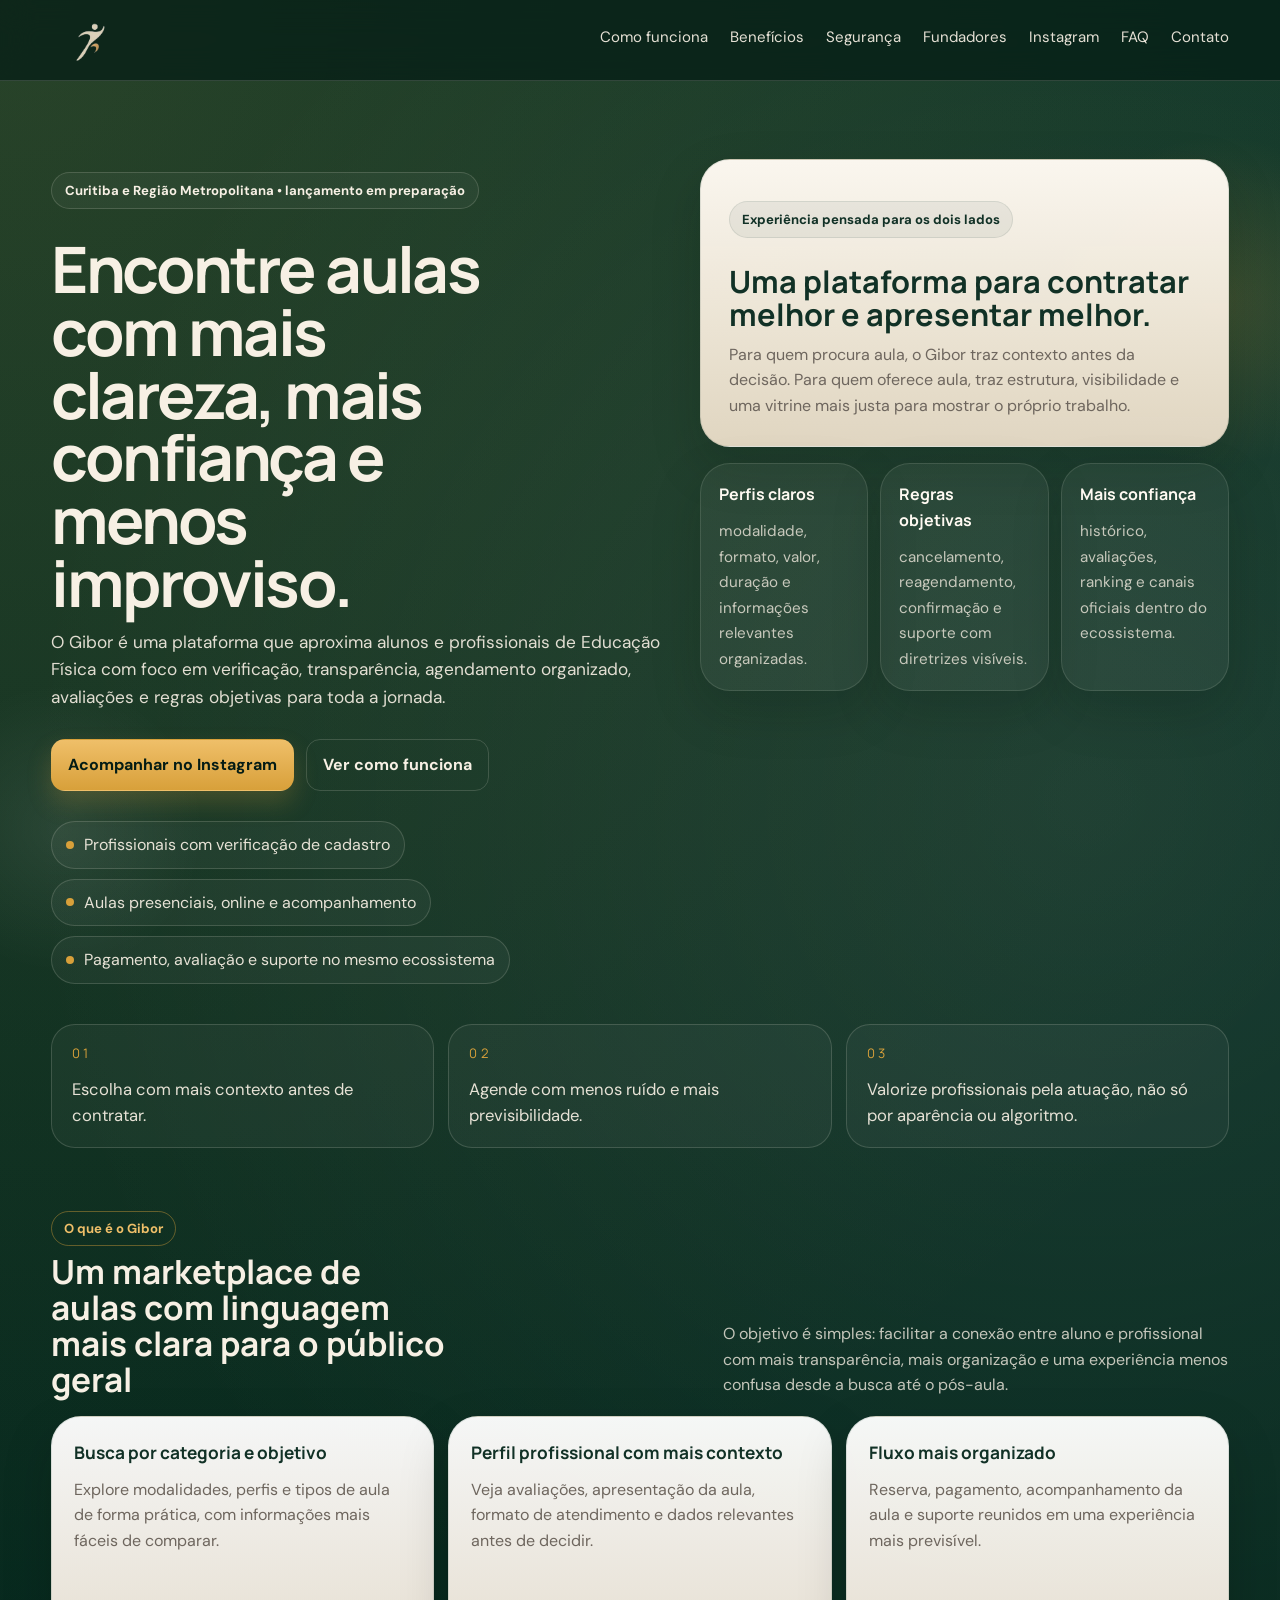
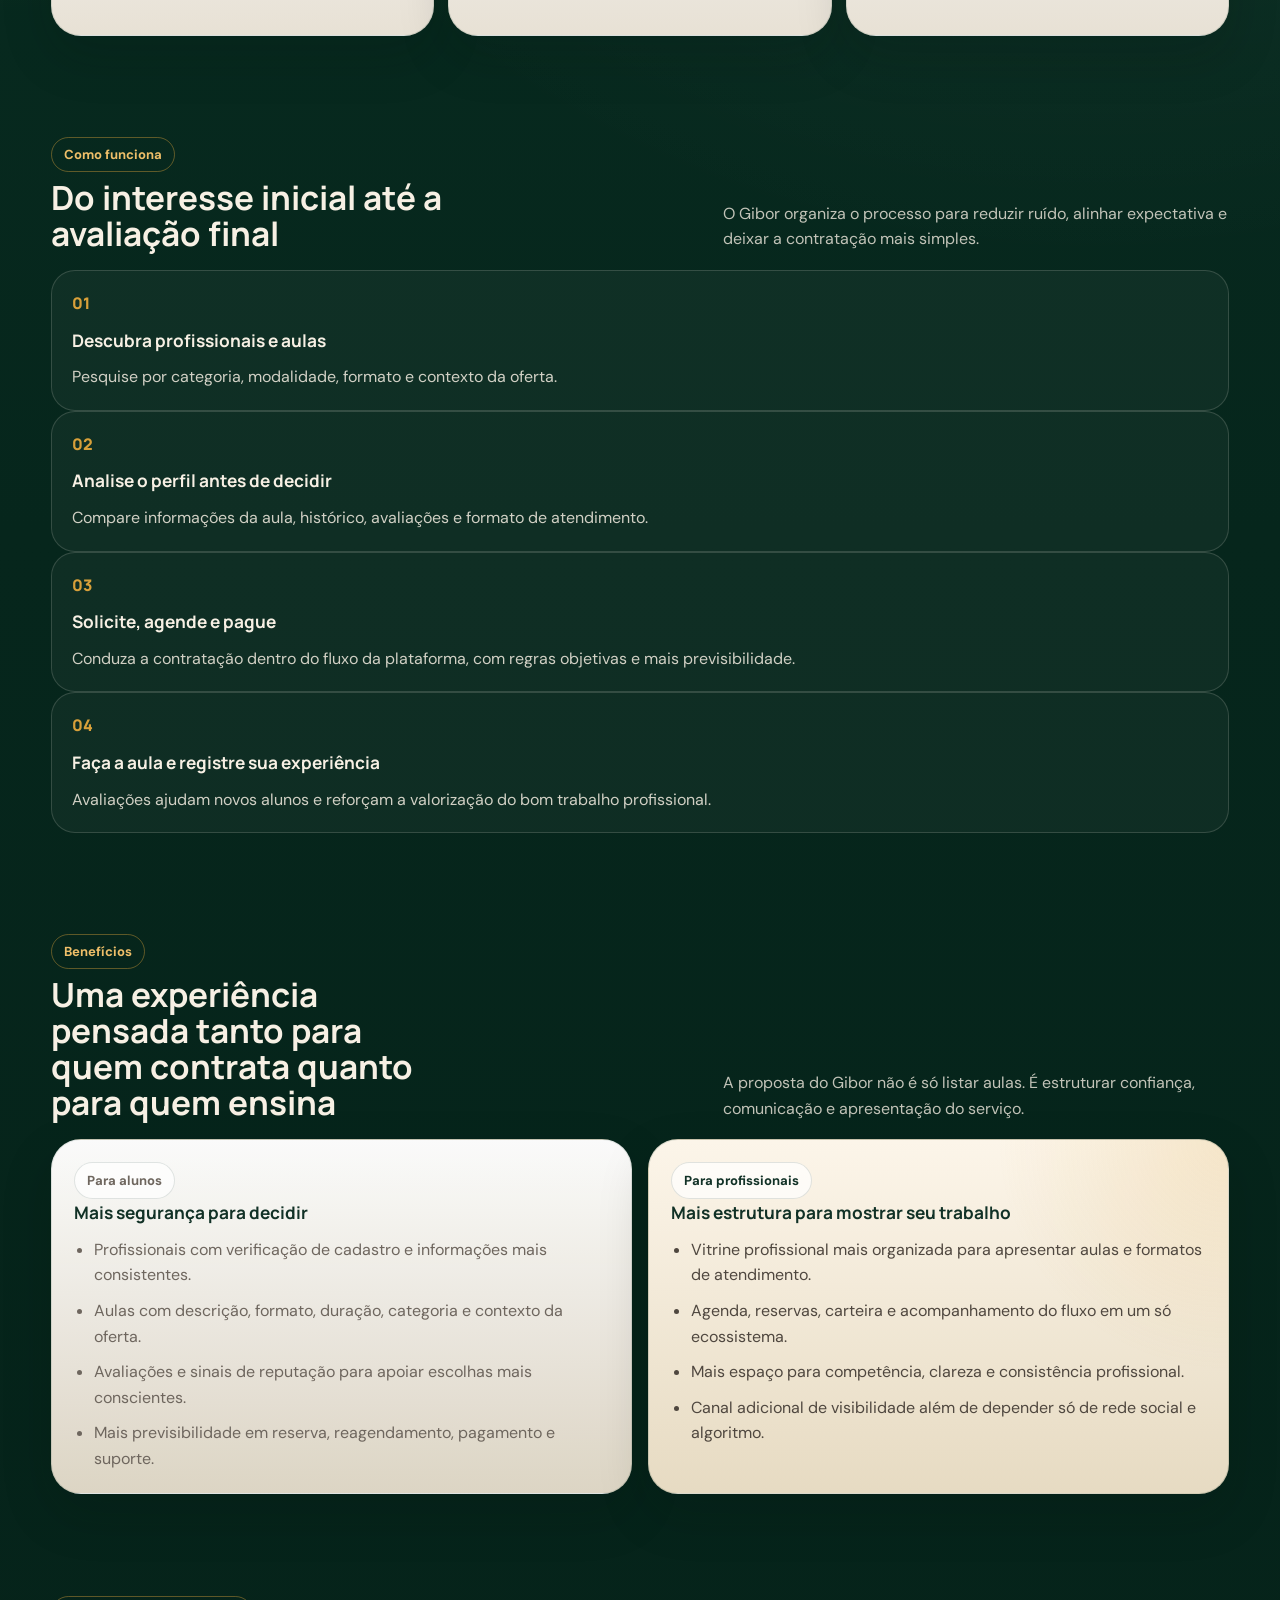
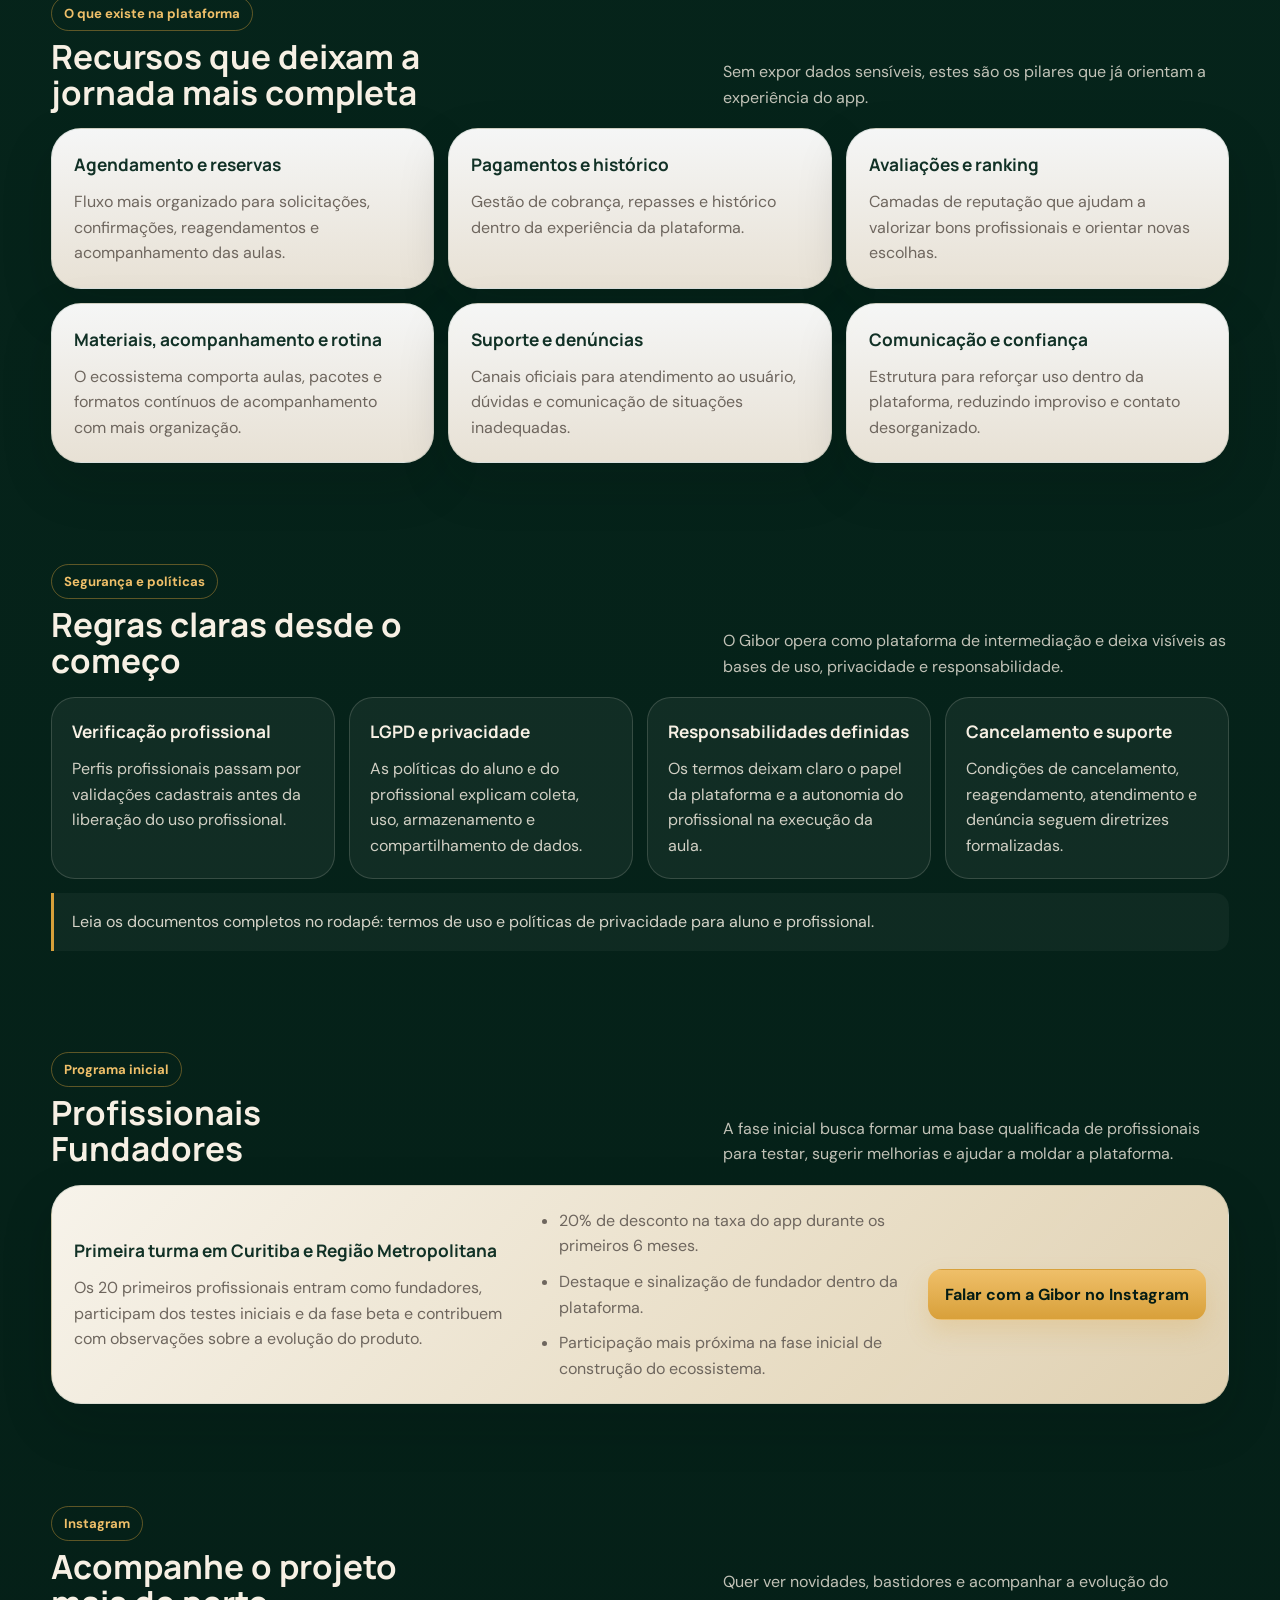
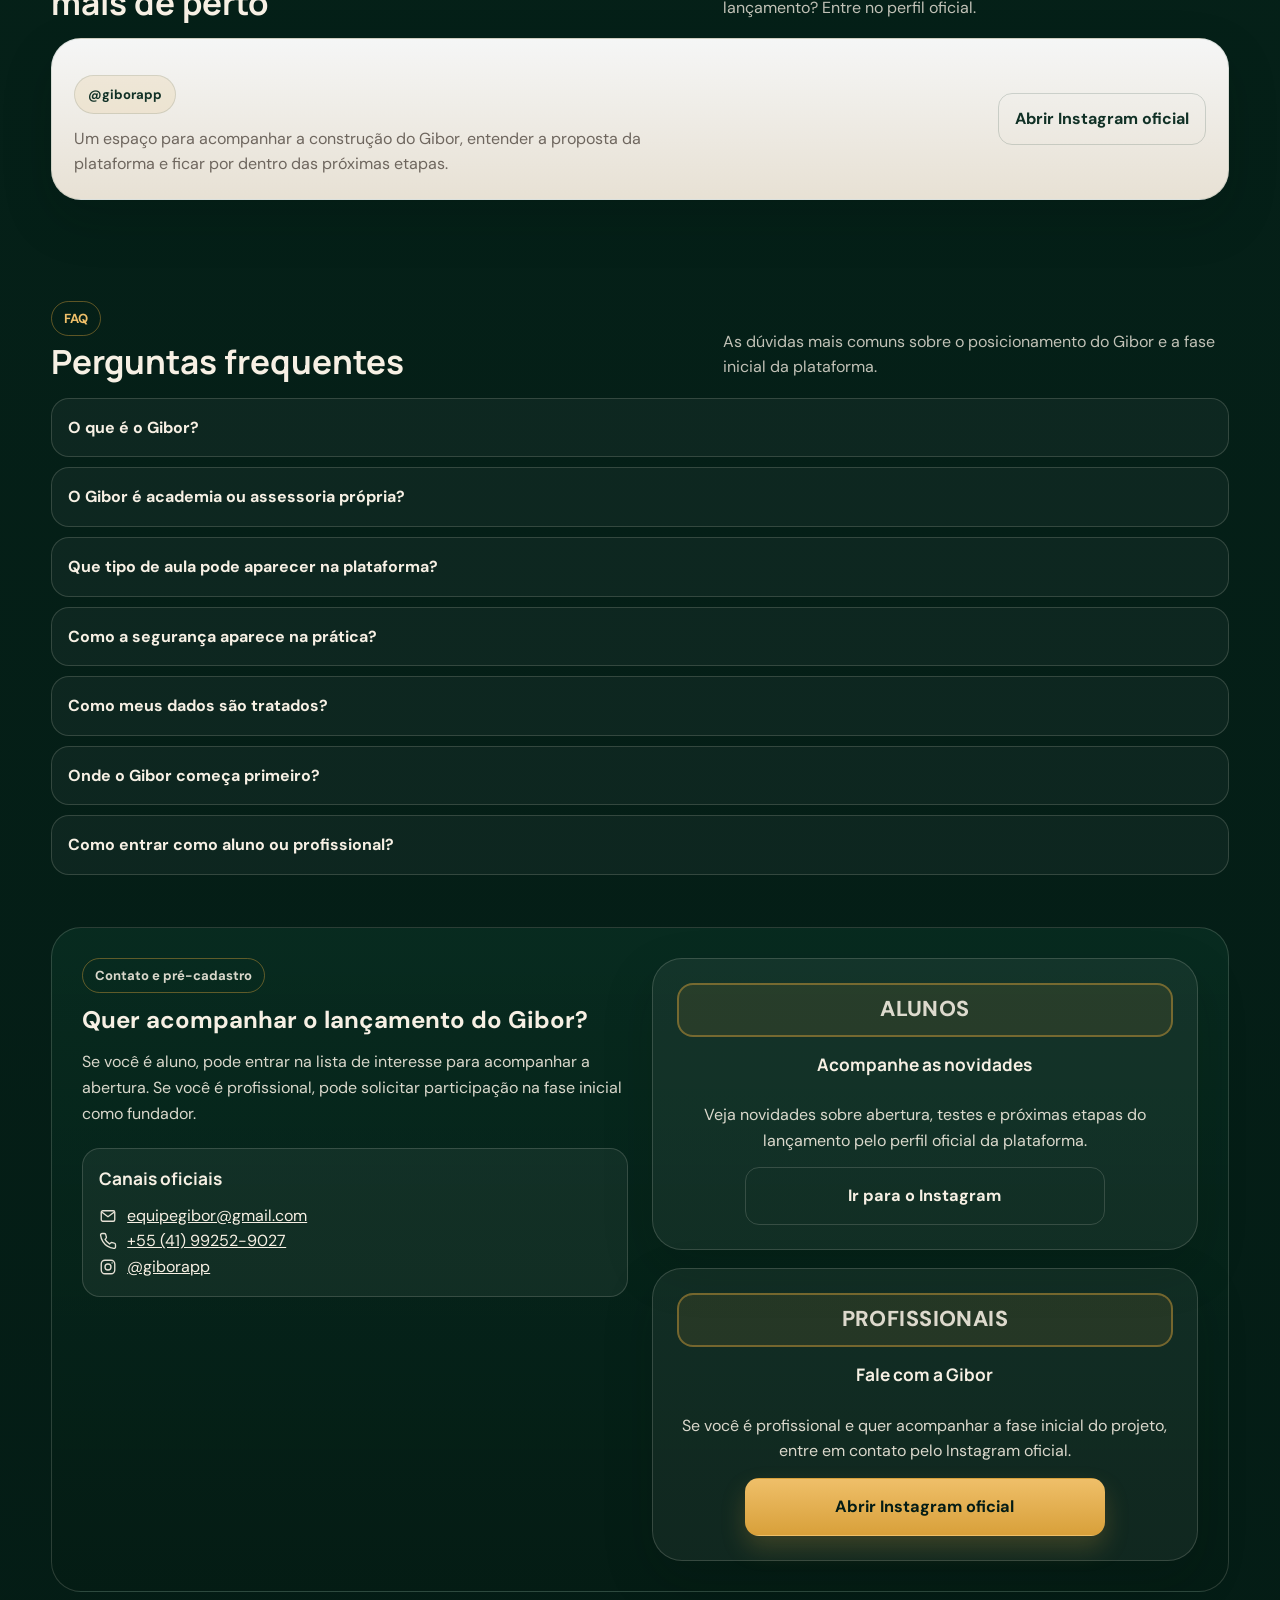
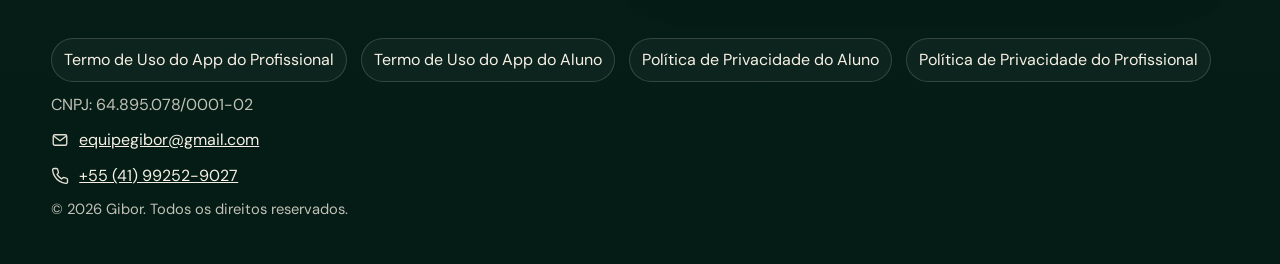
==== commit 4fa24bb3: "site" ====
--- a/index.html
+++ b/index.html
@@ -43,8 +43,8 @@
             transparência, agendamento organizado, avaliações e regras objetivas para toda a jornada.
           </p>
           <div class="hero-actions">
-            <a class="btn btn--primary" href="https://docs.google.com/forms/d/e/1FAIpQLScdmKMGvmPZNfXqRqD1uWJD-iesc49xQ7O-gifWohSDbA9gDw/viewform?usp=header" target="_blank" rel="noopener noreferrer">Quero entrar como aluno</a>
-            <a class="btn btn--ghost" href="https://docs.google.com/forms/d/e/1FAIpQLScJhlrmAmpPIRPGaT13dpZDOsDDgg8w0NzU_Kj-qR8VKyI9vw/viewform?usp=publish-editor" target="_blank" rel="noopener noreferrer">Quero ser profissional fundador</a>
+            <a class="btn btn--primary" href="https://www.instagram.com/giborapp" target="_blank" rel="noopener noreferrer">Acompanhar no Instagram</a>
+            <a class="btn btn--ghost" href="#como-funciona">Ver como funciona</a>
           </div>
 
           <div class="hero-points" aria-label="Destaques do Gibor">
@@ -288,7 +288,7 @@
           <li>Destaque e sinalização de fundador dentro da plataforma.</li>
           <li>Participação mais próxima na fase inicial de construção do ecossistema.</li>
         </ul>
-        <a class="btn btn--primary" href="https://docs.google.com/forms/d/e/1FAIpQLScJhlrmAmpPIRPGaT13dpZDOsDDgg8w0NzU_Kj-qR8VKyI9vw/viewform?usp=publish-editor" target="_blank" rel="noopener noreferrer">Quero ser um Profissional Fundador</a>
+        <a class="btn btn--primary" href="https://www.instagram.com/giborapp" target="_blank" rel="noopener noreferrer">Falar com a Gibor no Instagram</a>
       </article>
     </section>
 
@@ -373,16 +373,16 @@
       <div class="contact-actions" aria-label="Opções de pré-cadastro">
         <article class="entry-card">
           <p class="entry-tag">Alunos</p>
-          <h3>Lista de interesse</h3>
-          <p>Receba novidades sobre abertura, testes e próximas etapas do lançamento do app.</p>
-          <a class="btn btn--ghost btn--wide" href="https://docs.google.com/forms/d/e/1FAIpQLScdmKMGvmPZNfXqRqD1uWJD-iesc49xQ7O-gifWohSDbA9gDw/viewform?usp=header" target="_blank" rel="noopener noreferrer">Quero acompanhar o lançamento</a>
+          <h3>Acompanhe as novidades</h3>
+          <p>Veja novidades sobre abertura, testes e próximas etapas do lançamento pelo perfil oficial da plataforma.</p>
+          <a class="btn btn--ghost btn--wide" href="https://www.instagram.com/giborapp" target="_blank" rel="noopener noreferrer">Ir para o Instagram</a>
         </article>
 
         <article class="entry-card">
           <p class="entry-tag">Profissionais</p>
-          <h3>Programa Fundador</h3>
-          <p>Participe da fase inicial, entre nos testes beta e ajude a moldar a evolução da plataforma.</p>
-          <a class="btn btn--primary btn--wide" href="https://docs.google.com/forms/d/e/1FAIpQLScJhlrmAmpPIRPGaT13dpZDOsDDgg8w0NzU_Kj-qR8VKyI9vw/viewform?usp=publish-editor" target="_blank" rel="noopener noreferrer">Quero ser fundador</a>
+          <h3>Fale com a Gibor</h3>
+          <p>Se você é profissional e quer acompanhar a fase inicial do projeto, entre em contato pelo Instagram oficial.</p>
+          <a class="btn btn--primary btn--wide" href="https://www.instagram.com/giborapp" target="_blank" rel="noopener noreferrer">Abrir Instagram oficial</a>
         </article>
       </div>
     </section>
--- a/styles.css
+++ b/styles.css
@@ -432,7 +432,19 @@
 }
 
 .audience-card--accent {
-  background: linear-gradient(180deg, rgba(216, 160, 58, 0.18), rgba(255, 250, 242, 0.98));
+  background:
+    radial-gradient(circle at top right, rgba(216, 160, 58, 0.18), transparent 34%),
+    linear-gradient(180deg, rgba(255, 248, 236, 0.99), rgba(235, 223, 198, 0.98));
+  border-color: rgba(8, 45, 33, 0.14);
+}
+
+.audience-card--accent h3,
+.audience-card--accent .audience-tag {
+  color: var(--ink);
+}
+
+.audience-card--accent .bullet-list--dark li {
+  color: #4f473f;
 }
 
 .audience-tag {
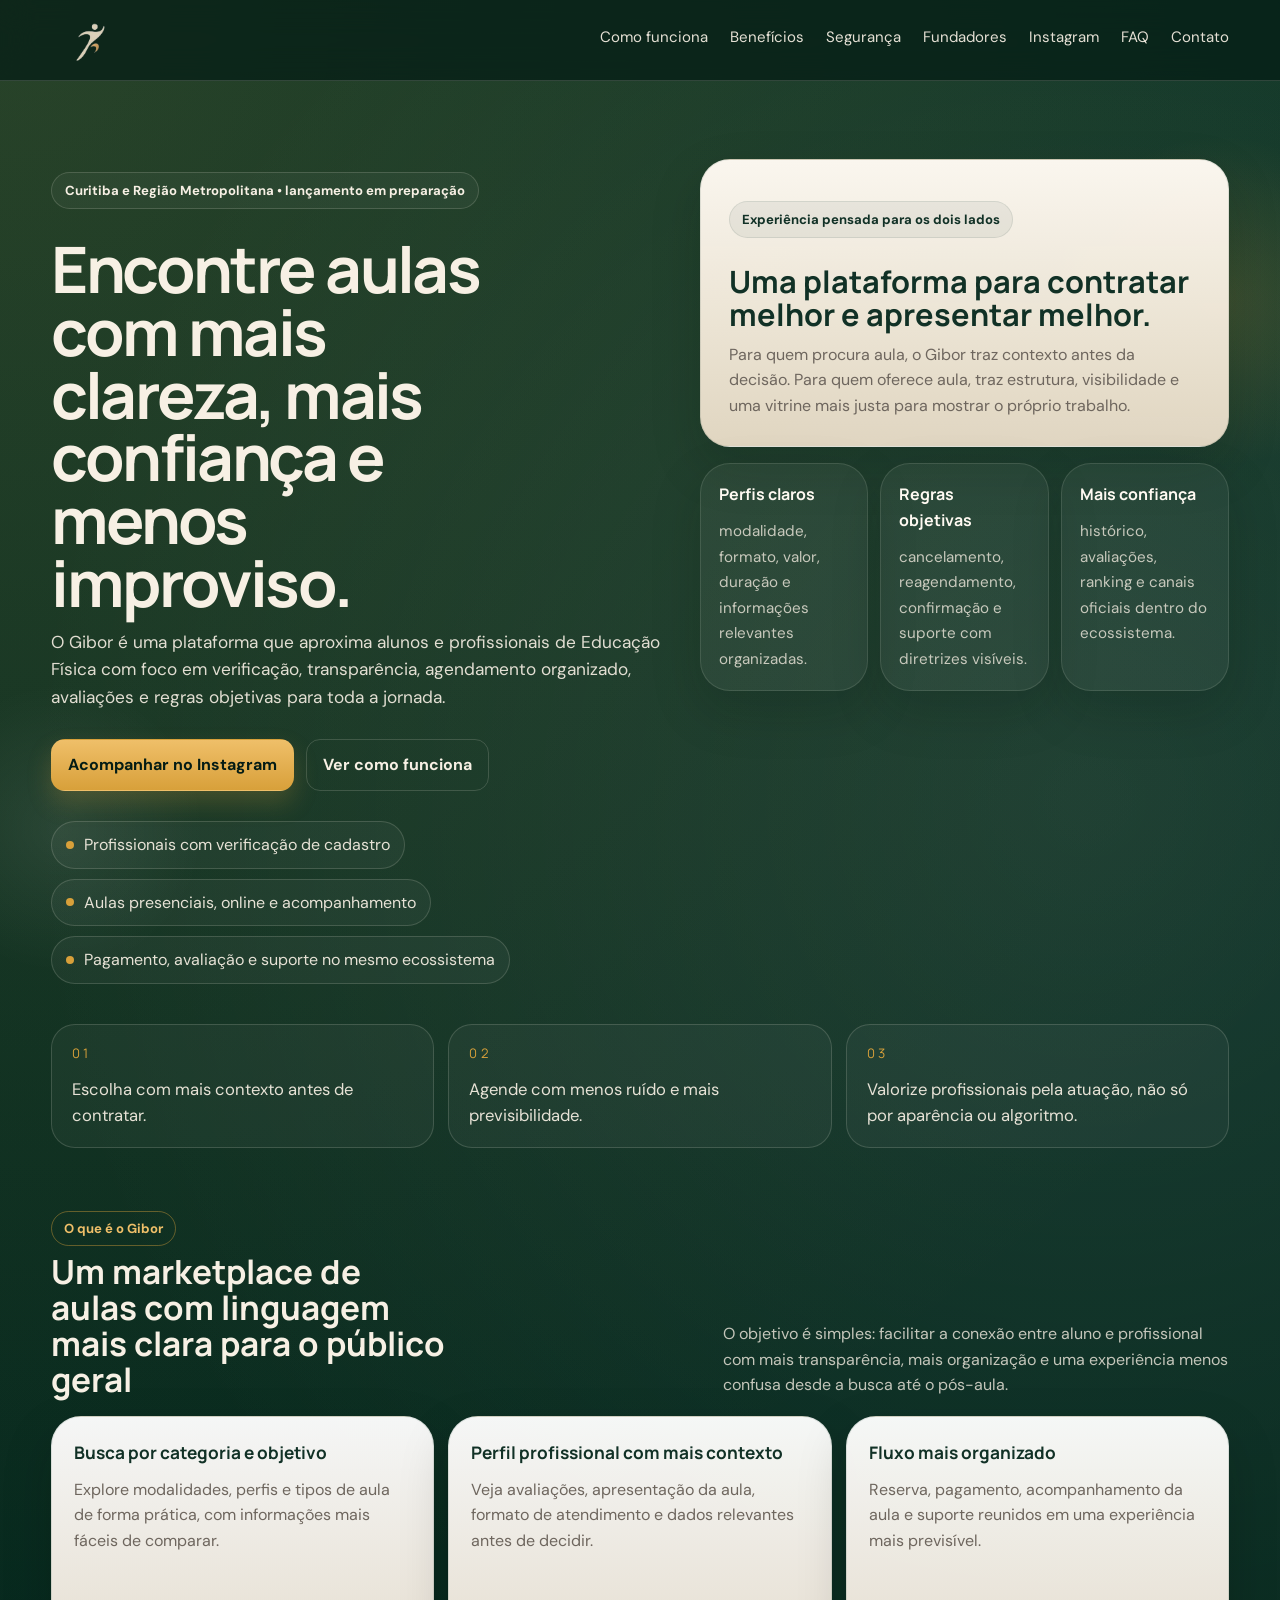
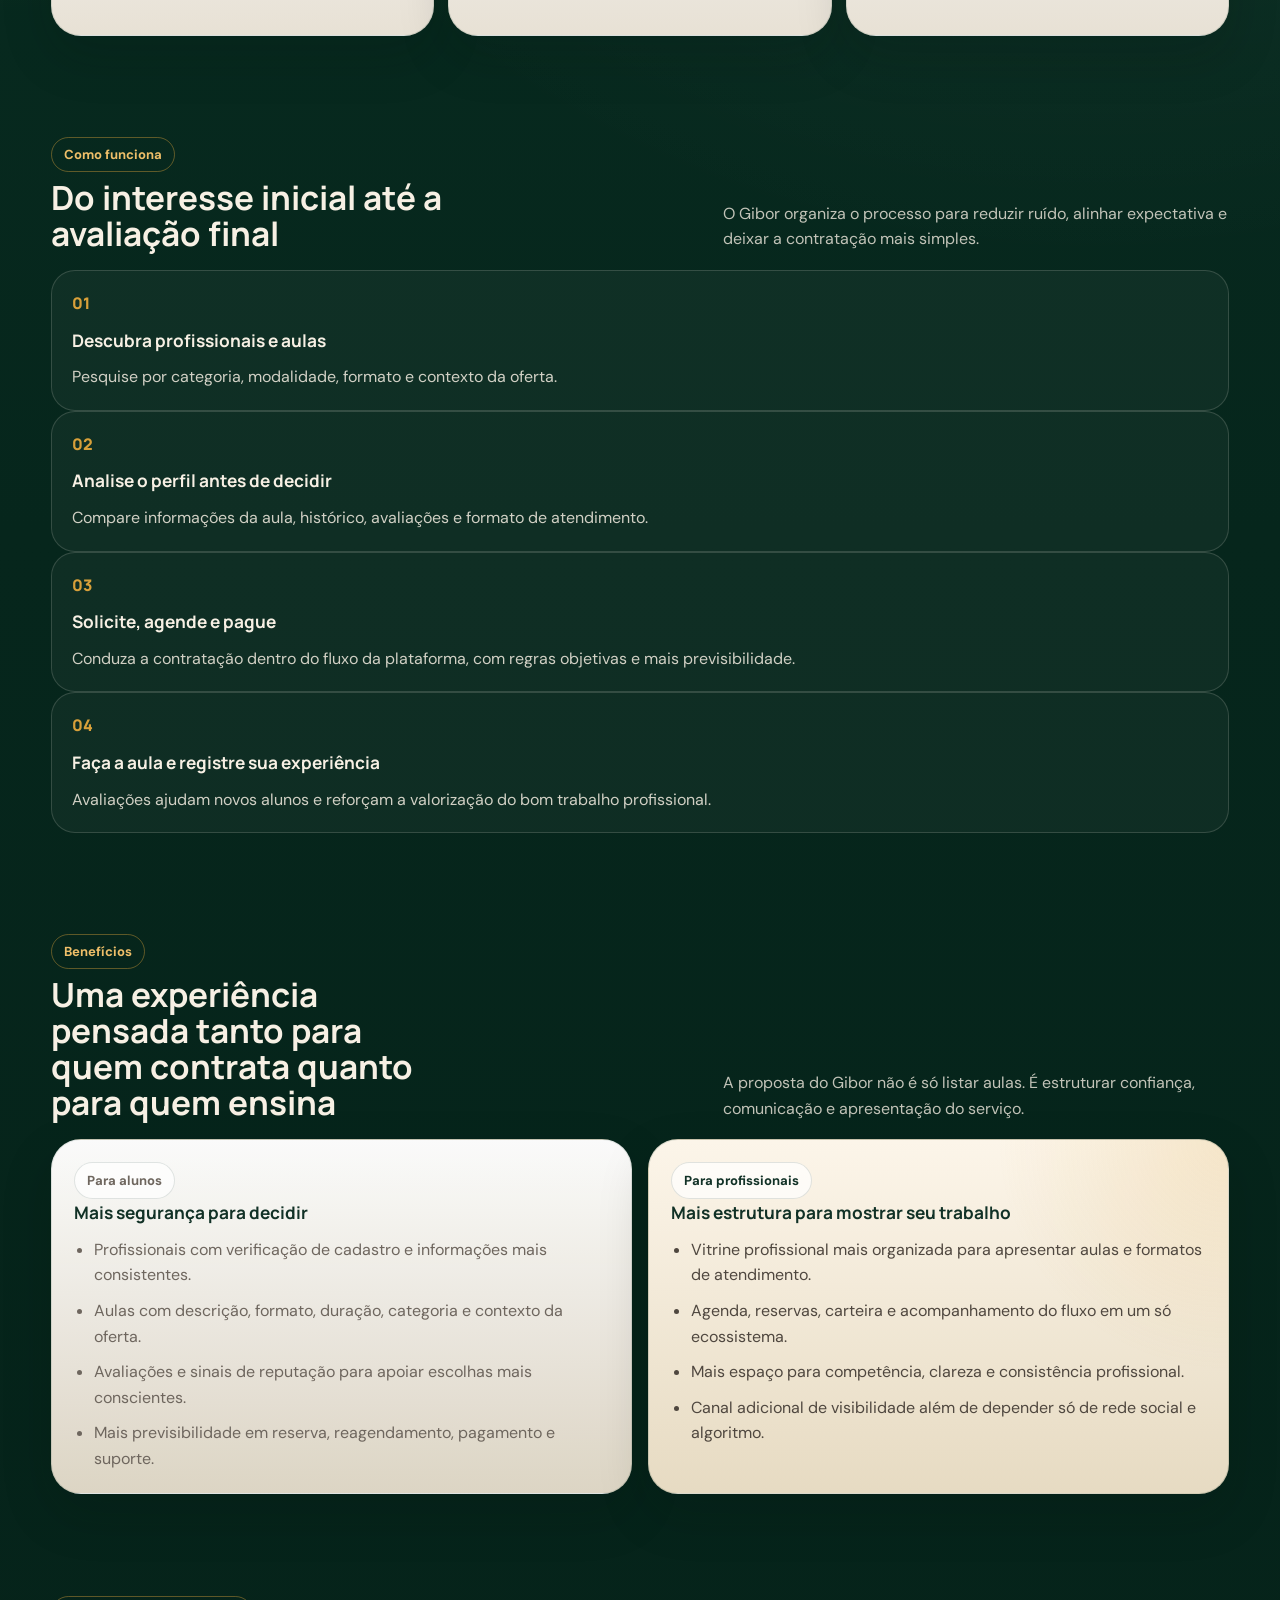
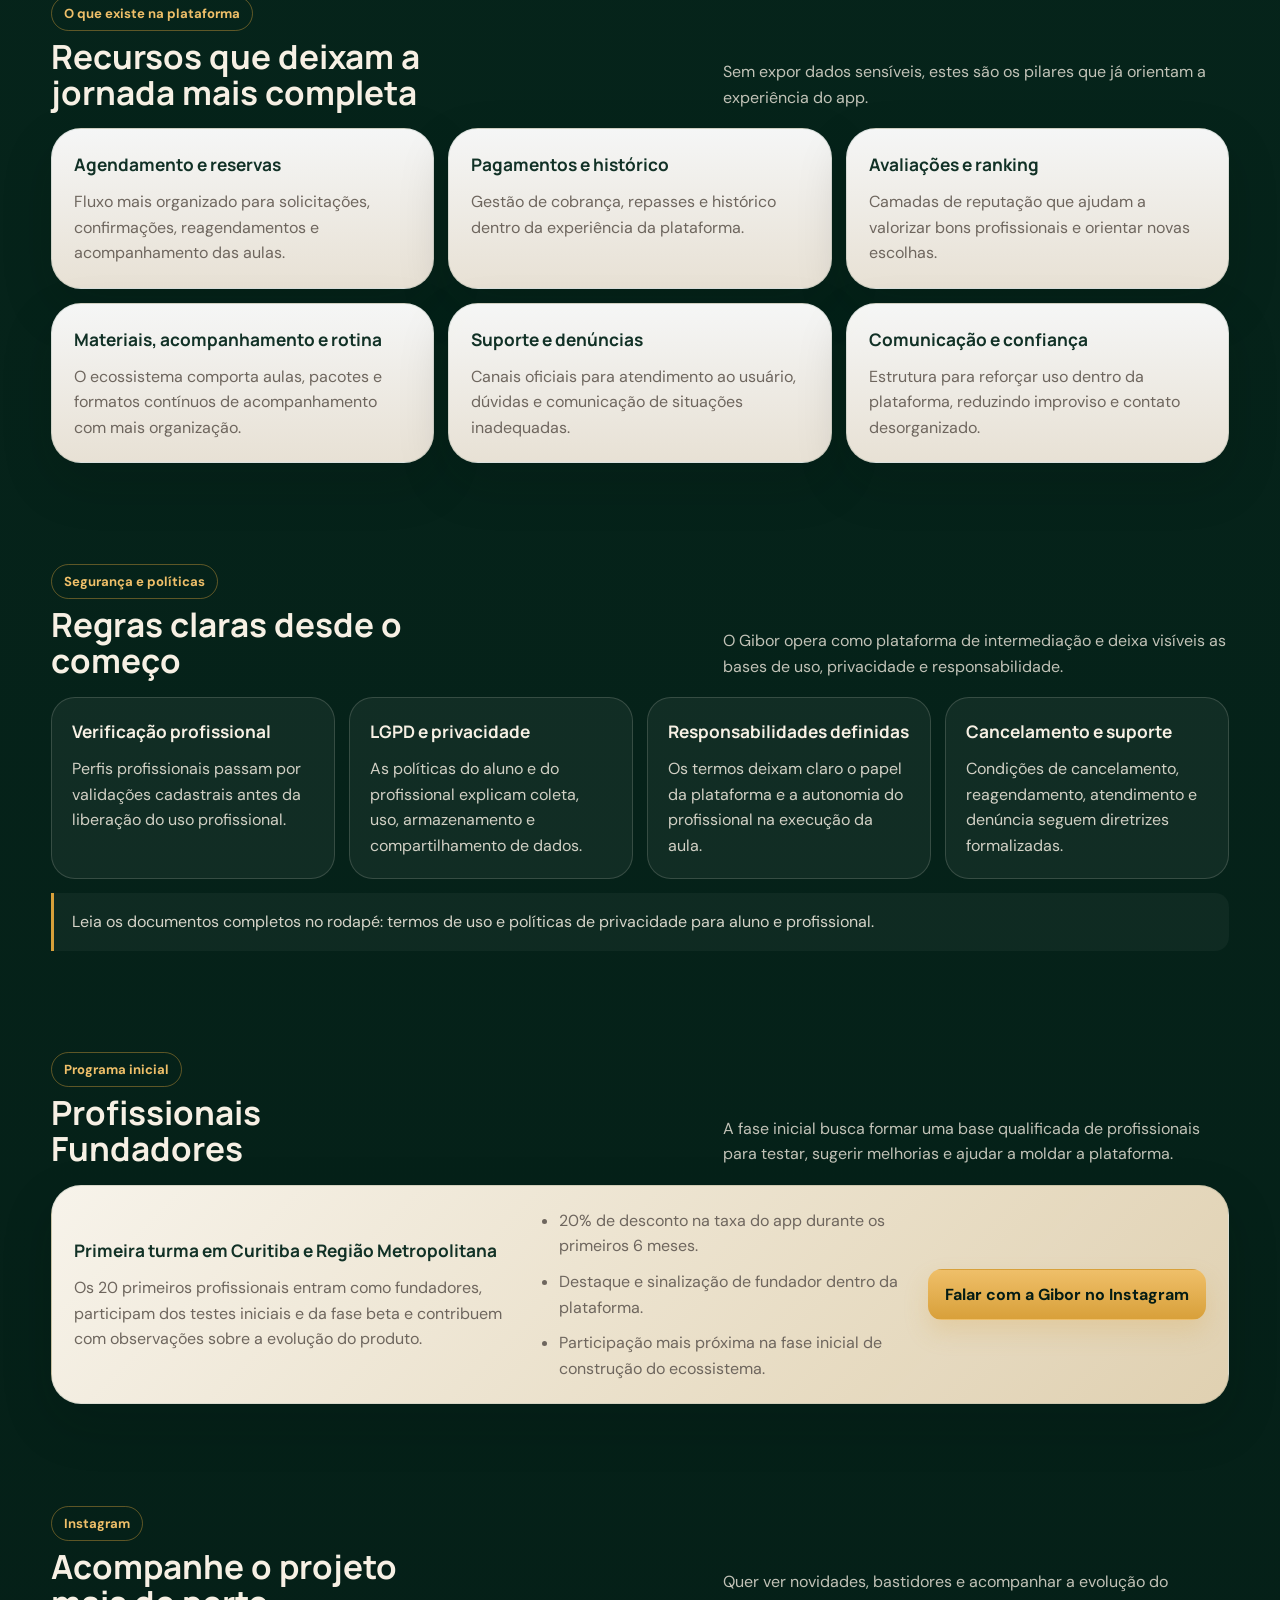
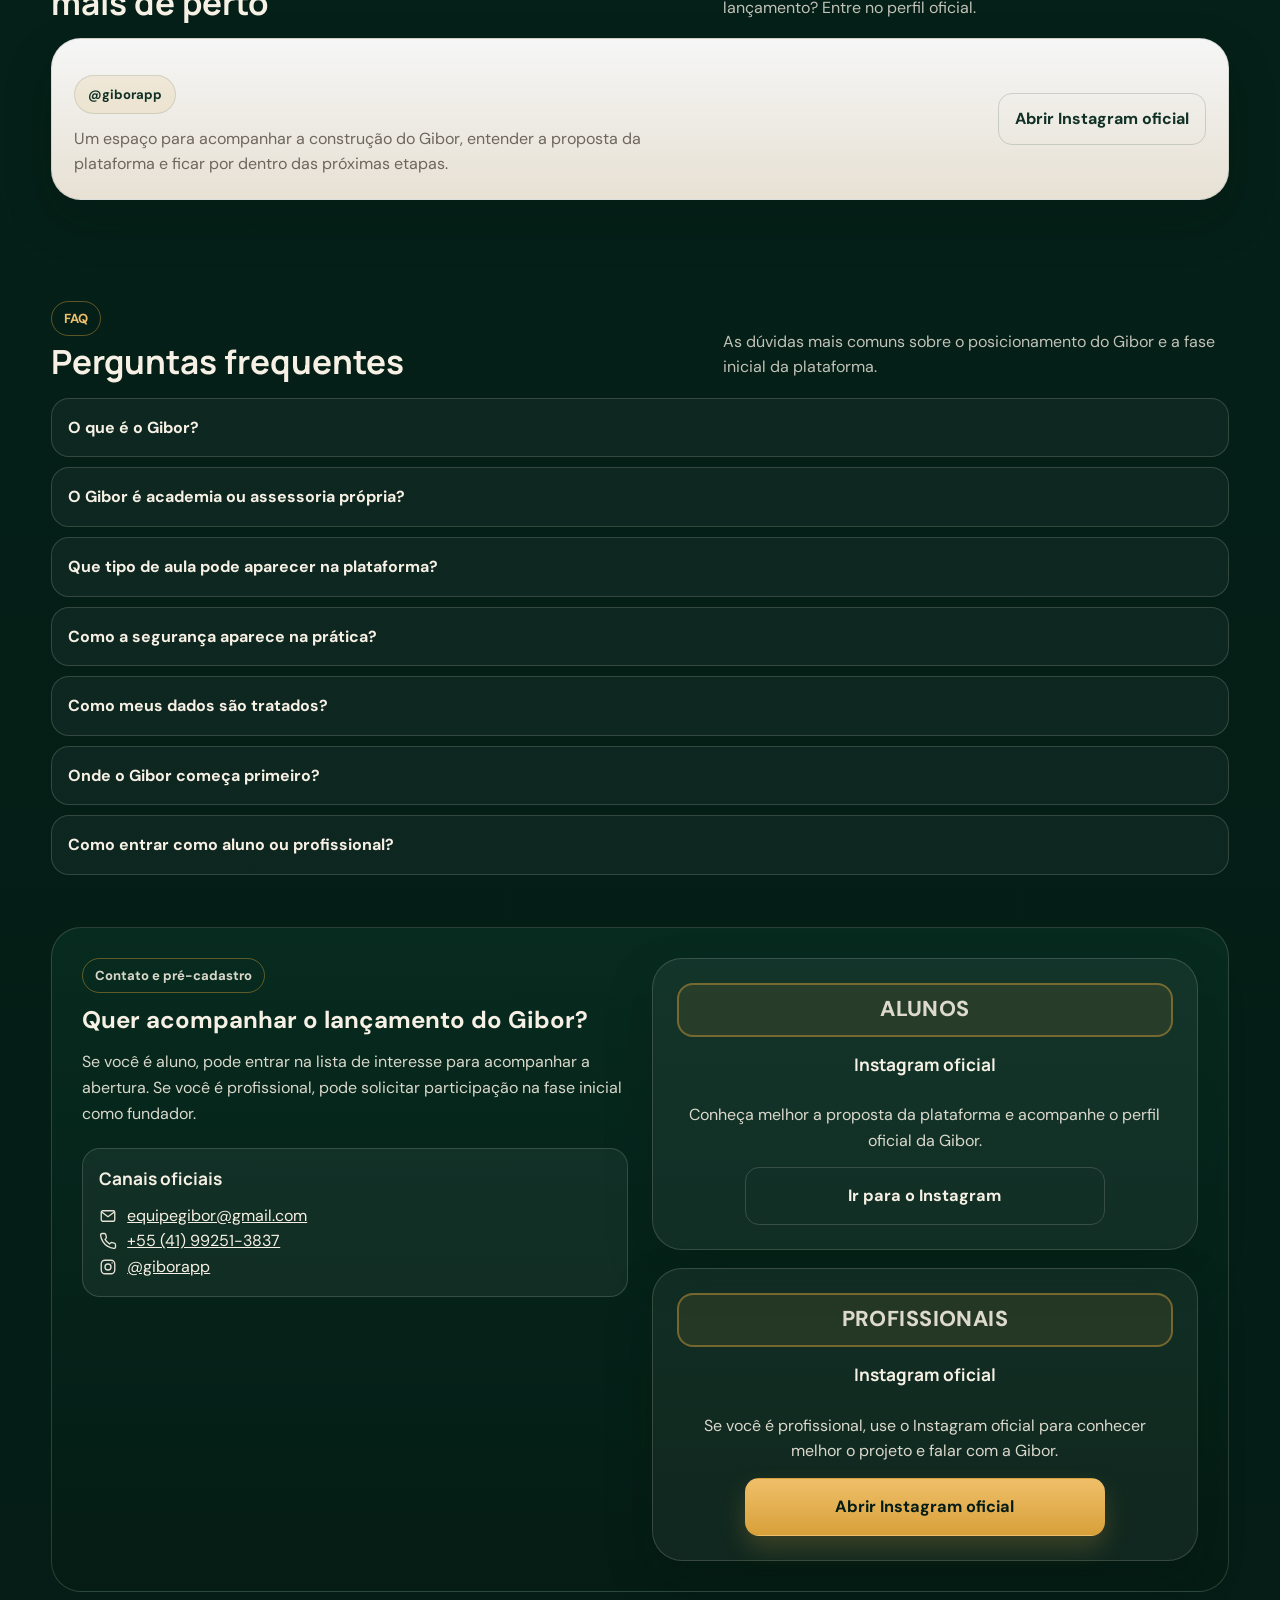
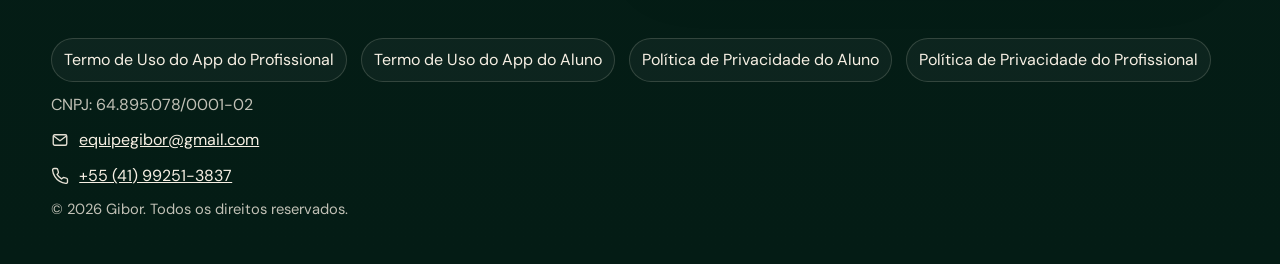
==== commit 828f1d08: "site" ====
--- a/index.html
+++ b/index.html
@@ -365,7 +365,7 @@
         <div class="contact-box">
           <h3>Canais oficiais</h3>
           <p class="contact-line"><span class="contact-icon contact-icon--email" aria-hidden="true"></span><a href="mailto:equipegibor@gmail.com">equipegibor@gmail.com</a></p>
-          <p class="contact-line"><span class="contact-icon contact-icon--phone" aria-hidden="true"></span><a href="tel:+5541992529027">+55 (41) 99252-9027</a></p>
+          <p class="contact-line"><span class="contact-icon contact-icon--phone" aria-hidden="true"></span><a href="tel:+5541992513837">+55 (41) 99251-3837</a></p>
           <p class="contact-line"><span class="contact-icon contact-icon--instagram" aria-hidden="true"></span><a href="https://www.instagram.com/giborapp" target="_blank" rel="noopener noreferrer">@giborapp</a></p>
         </div>
       </div>
@@ -373,15 +373,15 @@
       <div class="contact-actions" aria-label="Opções de pré-cadastro">
         <article class="entry-card">
           <p class="entry-tag">Alunos</p>
-          <h3>Acompanhe as novidades</h3>
-          <p>Veja novidades sobre abertura, testes e próximas etapas do lançamento pelo perfil oficial da plataforma.</p>
+          <h3>Instagram oficial</h3>
+          <p>Conheça melhor a proposta da plataforma e acompanhe o perfil oficial da Gibor.</p>
           <a class="btn btn--ghost btn--wide" href="https://www.instagram.com/giborapp" target="_blank" rel="noopener noreferrer">Ir para o Instagram</a>
         </article>
 
         <article class="entry-card">
           <p class="entry-tag">Profissionais</p>
-          <h3>Fale com a Gibor</h3>
-          <p>Se você é profissional e quer acompanhar a fase inicial do projeto, entre em contato pelo Instagram oficial.</p>
+          <h3>Instagram oficial</h3>
+          <p>Se você é profissional, use o Instagram oficial para conhecer melhor o projeto e falar com a Gibor.</p>
           <a class="btn btn--primary btn--wide" href="https://www.instagram.com/giborapp" target="_blank" rel="noopener noreferrer">Abrir Instagram oficial</a>
         </article>
       </div>
@@ -397,7 +397,7 @@
     </div>
     <p>CNPJ: 64.895.078/0001-02</p>
     <p class="contact-line"><span class="contact-icon contact-icon--email" aria-hidden="true"></span><a href="mailto:equipegibor@gmail.com">equipegibor@gmail.com</a></p>
-    <p class="contact-line"><span class="contact-icon contact-icon--phone" aria-hidden="true"></span><a href="tel:+5541992529027">+55 (41) 99252-9027</a></p>
+    <p class="contact-line"><span class="contact-icon contact-icon--phone" aria-hidden="true"></span><a href="tel:+5541992513837">+55 (41) 99251-3837</a></p>
     <p class="copyright">© 2026 Gibor. Todos os direitos reservados.</p>
   </footer>
 
